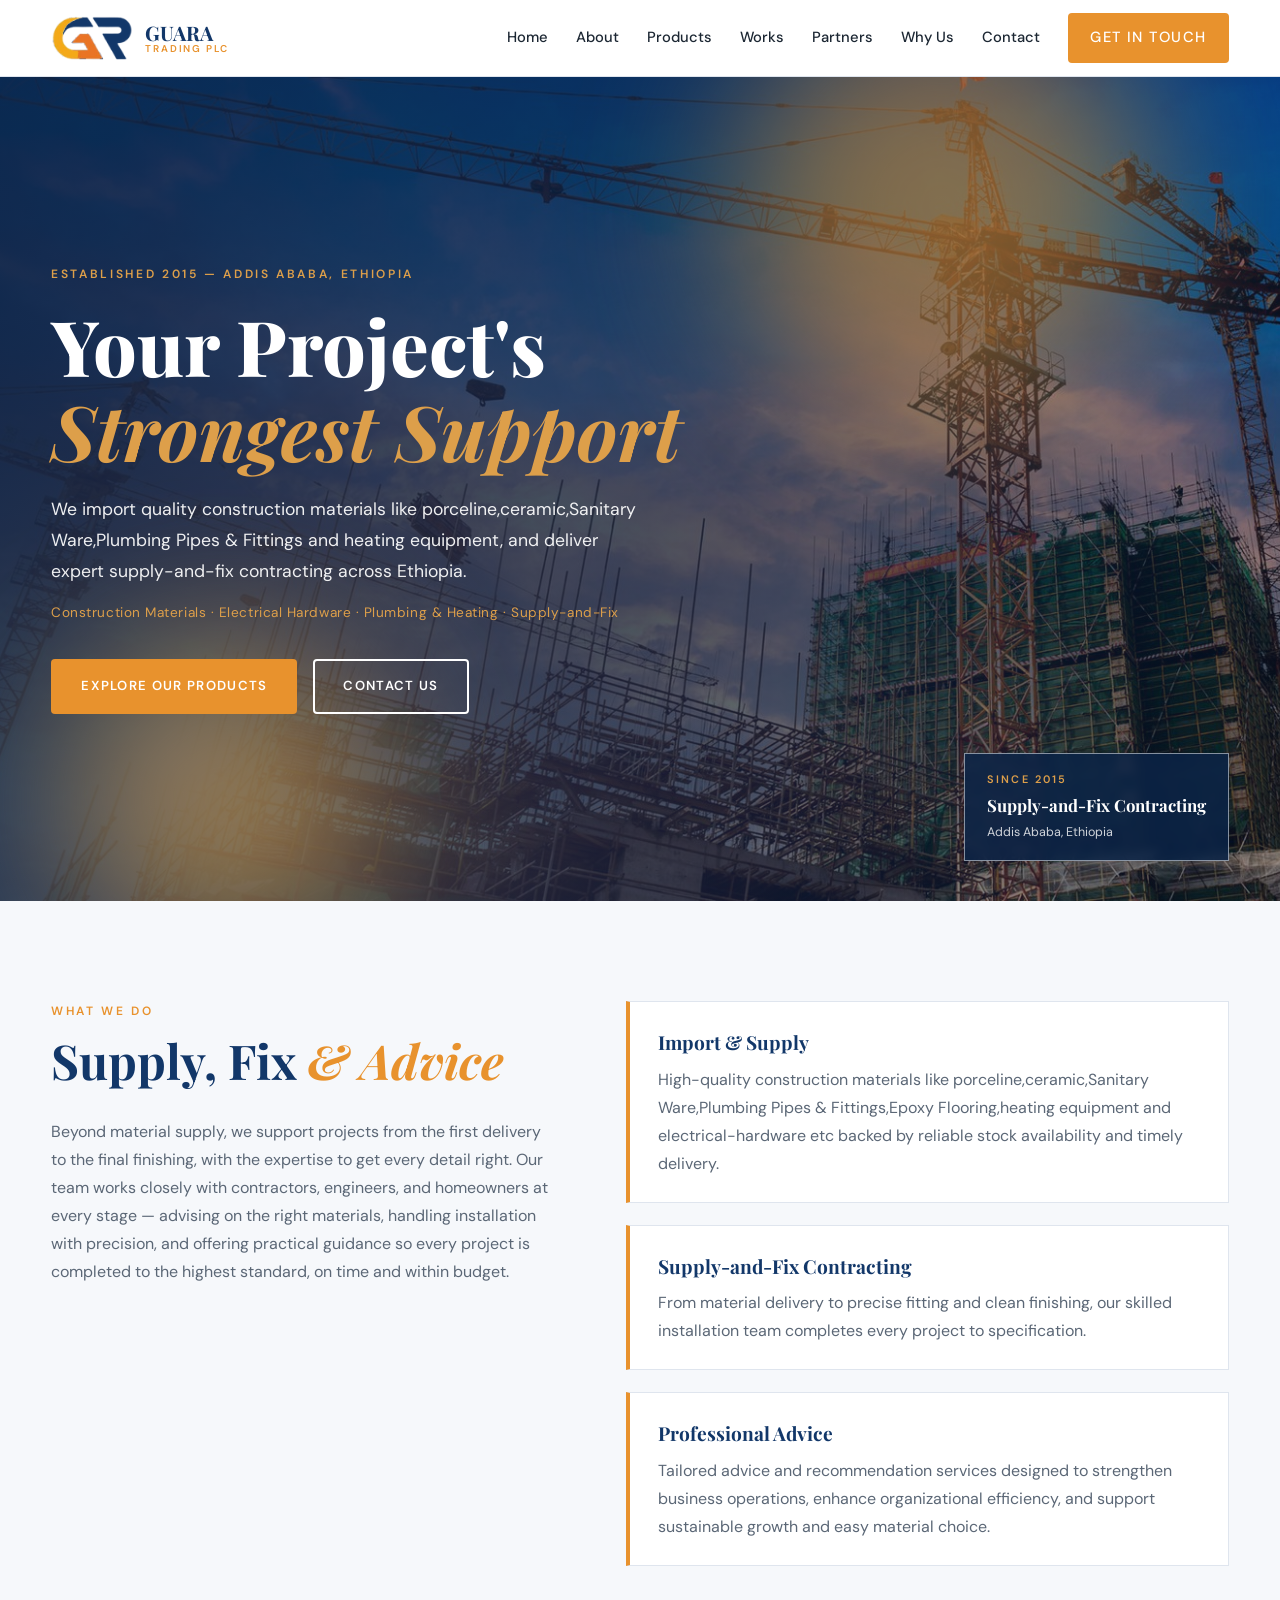
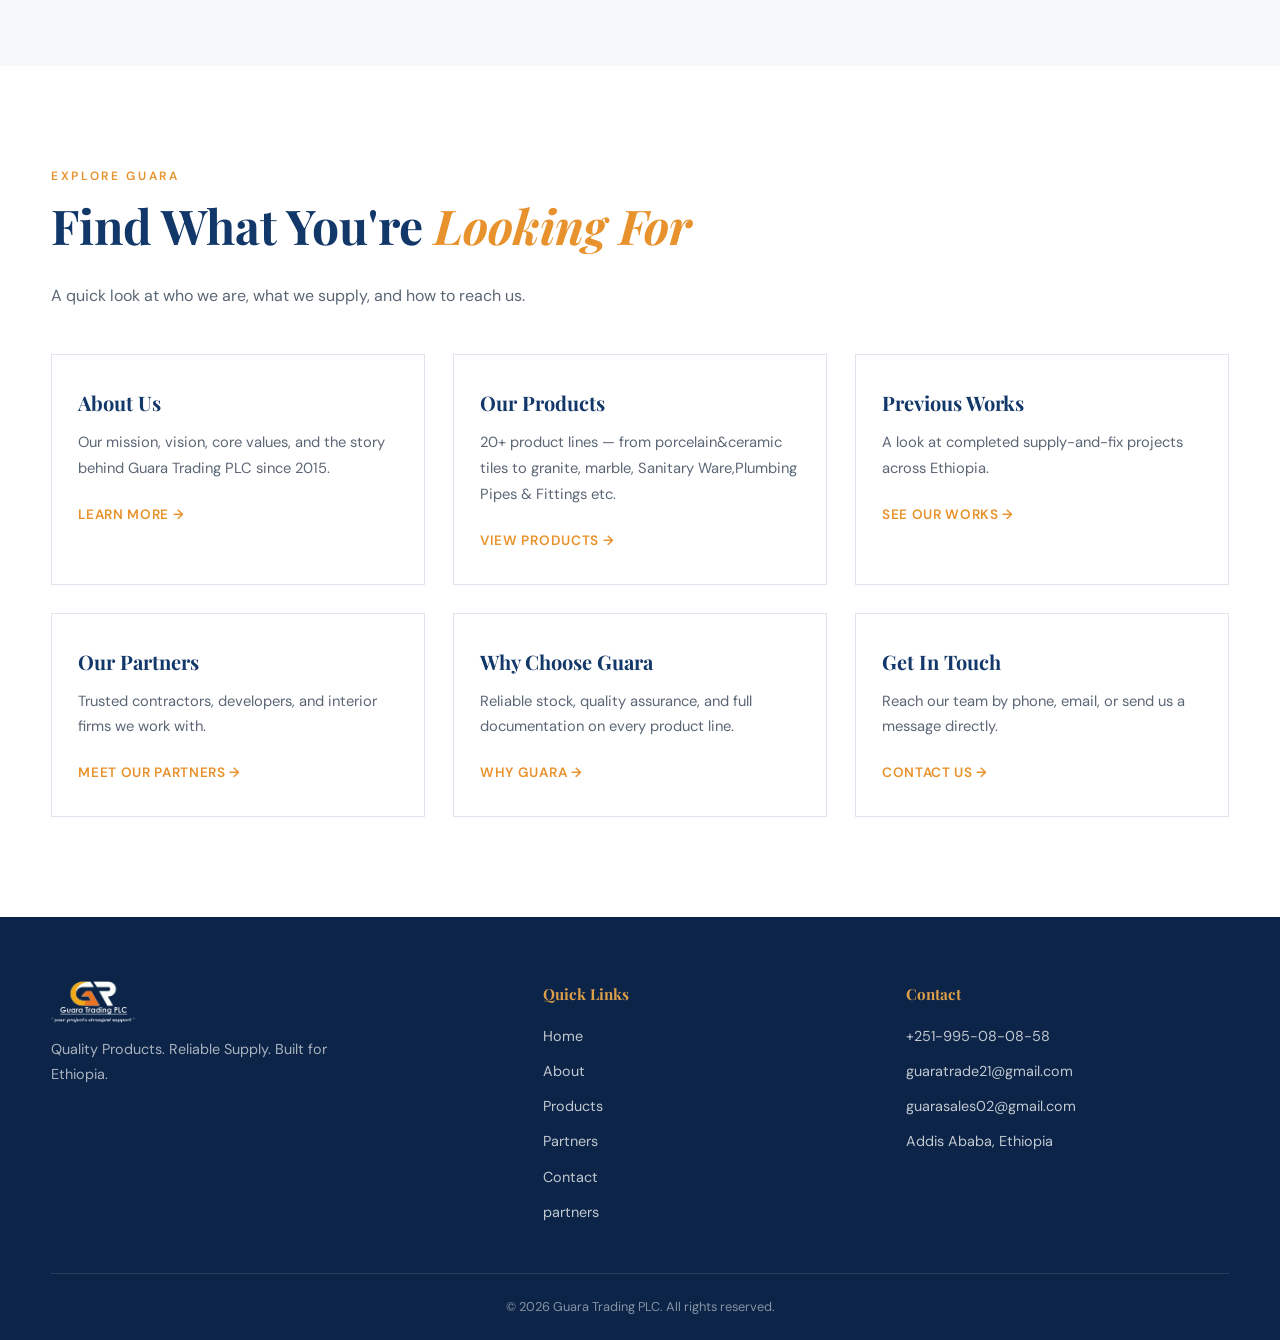
==== index.html @ 9be41e34 "Initial upload of website files" ====
<!doctype html>
<html lang="en">
  <head>
    <meta charset="UTF-8" />
    <meta name="viewport" content="width=device-width, initial-scale=1.0" />
    <meta name="color-scheme" content="light" />
    <title>Guara Trading PLC | Your Project's Strongest Support</title>
    <meta
      name="description"
      content="Guara Trading PLC - importer of construction materials, plumbing, electrical hardware, and supply-and-fix contracting in Ethiopia."
    />
    <script>
      document.documentElement.classList.add("js");
    </script>
    <link rel="preconnect" href="https://fonts.googleapis.com" />
    <link rel="preconnect" href="https://fonts.gstatic.com" crossorigin />
    <link
      href="https://fonts.googleapis.com/css2?family=DM+Sans:wght@400;500;600;700&family=Playfair+Display:ital,wght@0,600;0,700;0,800;1,600;1,700&display=swap"
      rel="stylesheet"
    />
    <link rel="stylesheet" href="CSS/style.css" />
  </head>
  <body>
    <!-- ==================== NAVBAR ==================== -->
    <header class="navbar" id="navbar">
      <div class="container navbar__inner">
        <a href="index.html" class="brand">
          <img src="image/logo.png" alt="Guara Trading PLC logo" />
          <span>GUARA <small>TRADING PLC</small></span>
        </a>
        <nav class="menu" id="menu">
          <a href="index.html">Home</a>
          <a href="about.html">About</a>
          <a href="products.html">Products</a>
          <a href="works.html">Works</a>
          <a href="partners.html">Partners</a>
          <a href="why-us.html">Why Us</a>
          <a href="contact.html">Contact</a>
          <a href="contact.html" class="btn btn--primary btn--small"
            >Get in Touch</a
          >
        </nav>
        <button class="menu-toggle" id="menuToggle" aria-label="Open menu">
          &#9776;
        </button>
      </div>
    </header>

    <!-- ==================== HERO ==================== -->
    <section class="hero" id="home">
      <div class="hero__glow hero__glow--1"></div>
      <div class="hero__glow hero__glow--2"></div>
      <div class="container">
        <div class="hero__content">
          <p class="eyebrow eyebrow--light">
            Established 2015 &mdash; Addis Ababa, Ethiopia
          </p>
          <h1>Your Project's <em>Strongest Support</em></h1>
          <p class="hero__text">
            We import quality construction materials like
            porceline,ceramic,Sanitary Ware,Plumbing Pipes & Fittings and
            heating equipment, and deliver expert supply-and-fix contracting
            across Ethiopia.
          </p>
          <p class="hero__tags">
            Construction Materials &middot; Electrical Hardware &middot;
            Plumbing &amp; Heating &middot; Supply-and-Fix
          </p>
          <div class="hero__buttons">
            <a href="products.html" class="btn btn--primary"
              >Explore Our Products</a
            >
            <a href="contact.html" class="btn btn--outline-light">Contact Us</a>
          </div>
        </div>
      </div>
      <div class="hero__badge">
        <span>Since 2015</span>
        <strong>Supply-and-Fix Contracting</strong>
        <small>Addis Ababa, Ethiopia</small>
      </div>
    </section>

    <!-- ==================== WHAT WE DO ==================== -->
    <section class="section section--soft" id="services">
      <div class="container what">
        <div class="reveal">
          <p class="eyebrow">What We Do</p>
          <h2 class="section-title">Supply, Fix <em>&amp; Advice</em></h2>
          <p class="lead">
            Beyond material supply, we support projects from the first delivery
            to the final finishing, with the expertise to get every detail
            right. Our team works closely with contractors, engineers, and
            homeowners at every stage — advising on the right materials,
            handling installation with precision, and offering practical
            guidance so every project is completed to the highest standard, on
            time and within budget.
          </p>
        </div>

        <div class="features reveal">
          <article class="feature">
            <h3>Import &amp; Supply</h3>
            <p>
              High-quality construction materials like
              porceline,ceramic,Sanitary Ware,Plumbing Pipes & Fittings,Epoxy
              Flooring,heating equipment and electrical-hardware etc backed by
              reliable stock availability and timely delivery.
            </p>
          </article>
          <article class="feature">
            <h3>Supply-and-Fix Contracting</h3>
            <p>
              From material delivery to precise fitting and clean finishing, our
              skilled installation team completes every project to
              specification.
            </p>
          </article>
          <article class="feature">
            <h3>Professional Advice</h3>
            <p>
              Tailored advice and recommendation services designed to strengthen
              business operations, enhance organizational efficiency, and
              support sustainable growth and easy material choice.
            </p>
          </article>
        </div>
      </div>
    </section>

    <!-- ==================== EXPLORE SECTIONS (TEASERS) ==================== -->
    <section class="section" id="explore">
      <div class="container">
        <div class="reveal">
          <p class="eyebrow">Explore Guara</p>
          <h2 class="section-title">Find What You're <em>Looking For</em></h2>
          <p class="lead">
            A quick look at who we are, what we supply, and how to reach us.
          </p>
        </div>

        <div class="teaser-grid reveal">
          <article class="teaser-card">
            <h3>About Us</h3>
            <p>
              Our mission, vision, core values, and the story behind Guara
              Trading PLC since 2015.
            </p>
            <a href="about.html">Learn More &rarr;</a>
          </article>

          <article class="teaser-card">
            <h3>Our Products</h3>
            <p>
              20+ product lines — from porcelain&ceramic tiles to granite,
              marble, Sanitary Ware,Plumbing Pipes & Fittings etc.
            </p>
            <a href="products.html">View Products &rarr;</a>
          </article>

          <article class="teaser-card">
            <h3>Previous Works</h3>
            <p>A look at completed supply-and-fix projects across Ethiopia.</p>
            <a href="works.html">See Our Works &rarr;</a>
          </article>

          <article class="teaser-card">
            <h3>Our Partners</h3>
            <p>
              Trusted contractors, developers, and interior firms we work with.
            </p>
            <a href="partners.html">Meet Our Partners &rarr;</a>
          </article>

          <article class="teaser-card">
            <h3>Why Choose Guara</h3>
            <p>
              Reliable stock, quality assurance, and full documentation on every
              product line.
            </p>
            <a href="why-us.html">Why Guara &rarr;</a>
          </article>

          <article class="teaser-card">
            <h3>Get In Touch</h3>
            <p>
              Reach our team by phone, email, or send us a message directly.
            </p>
            <a href="contact.html">Contact Us &rarr;</a>
          </article>
        </div>
      </div>
    </section>

    <!-- ==================== FOOTER ==================== -->
    <footer class="footer">
      <div class="container footer__inner">
        <div class="footer__brand">
          <img src="image/logo-white.png" alt="Guara Trading PLC" />
          <p>Quality Products. Reliable Supply. Built for Ethiopia.</p>
        </div>
        <div class="footer__col">
          <h4>Quick Links</h4>
          <a href="index.html">Home</a>
          <a href="about.html">About</a>
          <a href="products.html">Products</a>
          <a href="partners.html">Partners</a>
          <a href="contact.html">Contact</a>
          <a href="partners.html">partners</a>
        </div>
        <div class="footer__col">
          <h4>Contact</h4>
          <a href="tel:+251995080858">+251-995-08-08-58</a>
          <a href="mailto:guaratrade21@gmail.com">guaratrade21@gmail.com</a>
          <a href="mailto:guarasales02@gmail.com">guarasales02@gmail.com</a>
          <span>Addis Ababa, Ethiopia</span>
        </div>
      </div>
      <div class="footer__bottom">
        <span>&copy; 2026 Guara Trading PLC. All rights reserved.</span>
      </div>
    </footer>

    <script src="JS/main.js"></script>
  </body>
</html>
---- CSS/style.css ----
/* ==================== VARIABLES ==================== */
:root {
  --navy: #123769;
  --navy-dark: #0b2447;
  --orange: #e8922d;
  --gold: #dd9f4a;
  --bg: #ffffff;
  --bg-soft: #f6f8fb;
  --text: #1c2733;
  --muted: #5b6776;
  --border: #dfe5ee;
  --font-head: "Playfair Display", Georgia, serif;
  --font-body: "DM Sans", Arial, sans-serif;
}

/* ==================== BASE ==================== */
* {
  box-sizing: border-box;
  margin: 0;
  padding: 0;
}

html {
  scroll-behavior: smooth;
  scroll-padding-top: 80px;
}

body {
  font-family: var(--font-body);
  color: var(--text);
  background: var(--bg);
  line-height: 1.75;
}

img {
  max-width: 100%;
  display: block;
}
a {
  text-decoration: none;
  color: inherit;
}
ul {
  list-style: none;
}

.container {
  width: min(1180px, 92%);
  margin-inline: auto;
}

.section {
  padding: 100px 0;
  overflow-x: clip;
}
.section--soft {
  background: var(--bg-soft);
}

.section-title {
  font-family: var(--font-head);
  font-weight: 700;
  font-size: clamp(2rem, 4vw, 3rem);
  color: var(--navy);
  line-height: 1.2;
  margin: 10px 0 28px;
}
.section-title em {
  color: var(--orange);
}

.eyebrow {
  font-size: 0.75rem;
  letter-spacing: 0.22em;
  text-transform: uppercase;
  font-weight: 600;
  color: var(--orange);
}
.eyebrow--light {
  color: var(--gold);
}

.lead {
  color: var(--muted);
  max-width: 520px;
}

/* ==================== SCROLL ANIMATION ==================== */
.js .reveal {
  opacity: 0;
  transform: translateY(28px);
  transition:
    opacity 0.8s ease,
    transform 0.8s ease;
}
.js .reveal.visible {
  opacity: 1;
  transform: none;
}

@media (prefers-reduced-motion: reduce) {
  .js .reveal {
    opacity: 1;
    transform: none;
    transition: none;
  }
}

/* ==================== BUTTONS ==================== */
.btn {
  display: inline-block;
  padding: 14px 28px;
  font-size: 0.82rem;
  font-weight: 600;
  letter-spacing: 0.1em;
  text-transform: uppercase;
  border-radius: 4px;
  border: 2px solid transparent;
  transition: 0.25s;
  cursor: pointer;
}
.btn--primary {
  background: var(--orange);
  color: #fff;
}
.btn--primary:hover {
  background: #cf7f1c;
}
.btn--outline-light {
  border-color: #fff;
  color: #fff;
}
.btn--outline-light:hover {
  background: #fff;
  color: var(--navy);
}
.btn--small {
  padding: 10px 20px;
  font-size: 0.75rem;
}

/* ==================== NAVBAR ==================== */
.navbar {
  position: sticky;
  top: 0;
  z-index: 100;
  background: rgba(255, 255, 255, 0.96);
  backdrop-filter: blur(8px);
  border-bottom: 1px solid var(--border);
  transition: box-shadow 0.3s;
}
.navbar.scrolled {
  box-shadow: 0 4px 20px rgba(11, 36, 71, 0.08);
}

.navbar__inner {
  display: flex;
  align-items: center;
  justify-content: space-between;
  height: 76px;
}

.brand {
  display: flex;
  align-items: center;
  gap: 12px;
  font-family: var(--font-head);
  font-weight: 700;
  font-size: 1.25rem;
  color: var(--navy);
  line-height: 1.1;
}
.brand img {
  height: 44px;
  width: auto;
}
.brand small {
  display: block;
  font-family: var(--font-body);
  font-size: 0.62rem;
  letter-spacing: 0.18em;
  color: var(--orange);
  font-weight: 600;
}

.menu {
  display: flex;
  align-items: center;
  gap: 28px;
}
.menu a {
  font-size: 0.92rem;
  font-weight: 500;
  transition: color 0.2s;
}
.menu a:hover {
  color: var(--orange);
}
.menu .btn--primary,
.menu .btn--primary:hover {
  color: #fff;
}

.menu-toggle {
  display: none;
  background: none;
  border: 0;
  font-size: 1.8rem;
  color: var(--navy);
  cursor: pointer;
}

/* ==================== HERO ==================== */
.hero {
  position: relative;
  min-height: calc(100vh - 76px);
  display: flex;
  align-items: center;
  color: #fff;
  overflow: hidden;
  background-color: var(--navy-dark);
}

.hero::before {
  content: "";
  position: absolute;
  inset: 0;
  background:
    linear-gradient(
      105deg,
      rgba(11, 36, 71, 0.92) 0%,
      rgba(11, 36, 71, 0.75) 50%,
      rgba(11, 36, 71, 0.35) 100%
    ),
    url("../image/hero.jpg") center / cover no-repeat;
  animation: heroZoom 7s ease-in-out infinite alternate;
  z-index: 0;
}

@keyframes heroZoom {
  from {
    transform: scale(1);
  }
  to {
    transform: scale(1.15);
  }
}

.hero__glow {
  position: absolute;
  z-index: 1;
  pointer-events: none;
  border-radius: 50%;
  filter: blur(80px);
  opacity: 0.55;
}
.hero__glow--1 {
  width: 420px;
  height: 420px;
  top: -80px;
  right: 10%;
  background: var(--orange);
  animation: glowFloat1 6s ease-in-out infinite;
}
.hero__glow--2 {
  width: 320px;
  height: 320px;
  bottom: -60px;
  left: 5%;
  background: var(--gold);
  animation: glowFloat2 7s ease-in-out infinite;
}

@keyframes glowFloat1 {
  0%,
  100% {
    transform: translate(0, 0) scale(1);
  }
  50% {
    transform: translate(-40px, 30px) scale(1.15);
  }
}
@keyframes glowFloat2 {
  0%,
  100% {
    transform: translate(0, 0) scale(1);
  }
  50% {
    transform: translate(30px, -25px) scale(1.1);
  }
}

.hero .container,
.hero__badge {
  position: relative;
  z-index: 2;
}

@media (prefers-reduced-motion: reduce) {
  .hero::before {
    animation: none;
  }
  .hero__glow--1,
  .hero__glow--2 {
    animation: none;
  }
}

.hero__content {
  max-width: 760px;
  padding: 80px 0;
}

.hero h1 {
  font-family: var(--font-head);
  font-weight: 800;
  font-size: clamp(2.6rem, 6vw, 4.8rem);
  line-height: 1.1;
  margin: 18px 0 22px;
}
.hero h1 em {
  color: var(--gold);
  font-style: italic;
  font-weight: 700;
}

.hero__text {
  font-size: 1.1rem;
  max-width: 600px;
  opacity: 0.92;
  margin-bottom: 14px;
}
.hero__tags {
  font-size: 0.85rem;
  letter-spacing: 0.04em;
  color: var(--gold);
  margin-bottom: 34px;
}
.hero__buttons {
  display: flex;
  flex-wrap: wrap;
  gap: 16px;
}

.hero__badge {
  position: absolute;
  right: 4%;
  bottom: 40px;
  display: flex;
  flex-direction: column;
  gap: 2px;
  padding: 16px 22px;
  background: rgba(11, 36, 71, 0.85);
  border: 1px solid rgba(255, 255, 255, 0.5);
  backdrop-filter: blur(4px);
}
.hero__badge span {
  font-size: 0.68rem;
  letter-spacing: 0.2em;
  text-transform: uppercase;
  color: var(--gold);
  font-weight: 600;
}
.hero__badge strong {
  font-family: var(--font-head);
  font-size: 1.05rem;
}
.hero__badge small {
  font-size: 0.78rem;
  opacity: 0.8;
}

/* ==================== ABOUT ==================== */
.about {
  display: grid;
  grid-template-columns: 1.1fr 1fr;
  gap: 72px;
  align-items: start;
  margin-top: 20px;
}

.about__text h3 {
  font-family: var(--font-head);
  color: var(--navy);
  font-size: 1.35rem;
  margin: 0 0 10px;
}
.about__text p {
  color: var(--muted);
  margin-bottom: 34px;
}

.values {
  display: grid;
  grid-template-columns: 1fr 1fr;
  gap: 14px 30px;
}
.values li {
  position: relative;
  padding-left: 22px;
  font-weight: 500;
}
.values li::before {
  content: "";
  position: absolute;
  left: 0;
  top: 0.65em;
  width: 8px;
  height: 8px;
  background: var(--orange);
}

.about__image {
  position: relative;
  margin: 0;
}
.about__image::before {
  content: "";
  position: absolute;
  top: 18px;
  left: 18px;
  right: -18px;
  bottom: -18px;
  border: 2px solid var(--orange);
}
.about__image img {
  position: relative;
  width: 100%;
  height: 520px;
  object-fit: cover;
  background: var(--bg-soft);
}
.about__image figcaption {
  position: absolute;
  left: 0;
  right: 0;
  bottom: 0;
  display: flex;
  flex-direction: column;
  padding: 70px 24px 20px;
  color: #fff;
  background: linear-gradient(transparent, rgba(11, 36, 71, 0.88));
}
.about__image figcaption strong {
  font-family: var(--font-head);
  font-size: 1.25rem;
}
.about__image figcaption span {
  font-size: 0.85rem;
  opacity: 0.85;
}

.history {
  max-width: 720px;
  margin-top: 70px;
  padding-left: 26px;
  border-left: 4px solid var(--orange);
}
.history h3 {
  font-family: var(--font-head);
  color: var(--navy);
  font-size: 1.4rem;
  margin-bottom: 10px;
}
.history p {
  color: var(--muted);
}
.history b {
  color: var(--text);
}

.stats {
  display: grid;
  grid-template-columns: repeat(3, 1fr);
  gap: 16px;
  max-width: 720px;
  margin-top: 40px;
}
.stat {
  border: 1px solid var(--border);
  background: var(--bg-soft);
  padding: 22px 10px;
  text-align: center;
}
.stat strong {
  display: block;
  font-family: var(--font-head);
  font-size: 2rem;
  color: var(--navy);
  line-height: 1.2;
}
.stat span {
  font-size: 0.7rem;
  letter-spacing: 0.12em;
  text-transform: uppercase;
  color: var(--muted);
}

/* ==================== WHAT WE DO ==================== */
.what {
  display: grid;
  grid-template-columns: 1fr 1.2fr;
  gap: 72px;
  align-items: start;
}

.features {
  display: flex;
  flex-direction: column;
  gap: 22px;
}
.feature {
  background: #fff;
  border: 1px solid var(--border);
  border-left: 4px solid var(--orange);
  padding: 24px 28px;
}
.feature h3 {
  font-family: var(--font-head);
  color: var(--navy);
  font-size: 1.2rem;
  margin-bottom: 6px;
}
.feature p {
  color: var(--muted);
}
/* ==================== PRODUCTS ==================== */
.products-banner {
  position: relative;
  margin-top: 28px;
  border-radius: 14px;
  overflow: hidden;
  border: 1px solid var(--border);
}
.products-banner__img {
  width: 100%;
  height: 420px;
  object-fit: cover;
  display: block;
  transition: transform 0.5s ease;
}
.products-banner:hover .products-banner__img {
  transform: scale(1.04);
}
.products-banner::before {
  content: "";
  position: absolute;
  inset: 0;
  z-index: 1;
  background: linear-gradient(
    105deg,
    rgba(11, 36, 71, 0.88) 0%,
    rgba(11, 36, 71, 0.55) 45%,
    rgba(11, 36, 71, 0.15) 100%
  );
}
.products-banner__shine {
  position: absolute;
  inset: 0;
  z-index: 2;
  pointer-events: none;
  mix-blend-mode: overlay;
  background: linear-gradient(
    115deg,
    transparent 20%,
    rgba(255, 255, 255, 0.4) 35%,
    rgba(255, 255, 255, 0.05) 50%,
    transparent 65%
  );
  background-size: 250% 250%;
  animation: bannerShine 5s ease-in-out infinite;
}
@keyframes bannerShine {
  0% {
    background-position: 200% 0%;
  }
  50% {
    background-position: 0% 100%;
  }
  100% {
    background-position: 200% 0%;
  }
}
.products-banner__overlay {
  position: absolute;
  inset: 0;
  z-index: 3;
  display: flex;
  flex-direction: column;
  justify-content: center;
  padding: 0 48px;
  color: #fff;
}
.products-banner__title {
  font-family: var(--font-head);
  font-weight: 800;
  font-size: clamp(2rem, 4.5vw, 3.2rem);
  line-height: 1.15;
  margin-top: 10px;
}
.products-banner__title em {
  color: var(--gold);
  font-style: italic;
}
.products-lead {
  max-width: 820px;
  margin: 28px auto 0;
  text-align: center;
  font-size: 1.05rem;
}
@media (prefers-reduced-motion: reduce) {
  .products-banner__shine {
    animation: none;
  }
}
@media (max-width: 900px) {
  .products-banner__img {
    height: 300px;
  }
  .products-banner__overlay {
    padding: 0 24px;
  }
}
.products-grid {
  margin-top: 44px;
  display: grid;
  grid-template-columns: repeat(3, 1fr);
  gap: 28px;
}
@media (min-width: 901px) {
  .product-card--standalone {
    grid-column: 1 / -1;
  }
  .product-card--standalone .product-card__img {
    height: 420px;
  }
}

.product-card {
  background: #fff;
  border: 1px solid var(--border);
  border-radius: 10px;
  overflow: hidden;
  cursor: pointer;
  transition:
    transform 0.3s,
    box-shadow 0.3s,
    border-color 0.3s;
}
.product-card:hover {
  transform: translateY(-8px);
  box-shadow: 0 24px 46px rgba(11, 36, 71, 0.18);
  border-color: var(--orange);
}

.product-card__img {
  position: relative;
  height: 210px;
  overflow: hidden;
  background: linear-gradient(135deg, #eef2f8, #dde6f0);
}
.product-card__img img {
  width: 100%;
  height: 100%;
  object-fit: cover;
  transition: transform 0.5s ease;
}
.product-card:hover .product-card__img img {
  transform: scale(1.1);
}

.product-card__img::after {
  content: "";
  position: absolute;
  inset: 0;
  background: linear-gradient(to top, rgba(11, 36, 71, 0.35), transparent 55%);
  opacity: 0;
  transition: opacity 0.3s;
}
.product-card:hover .product-card__img::after {
  opacity: 1;
}

.product-card__body {
  padding: 22px 24px 26px;
}
.product-card__body h3 {
  font-family: var(--font-head);
  color: var(--navy);
  font-size: 1.15rem;
  margin-bottom: 8px;
}
.product-card__body p {
  color: var(--muted);
  font-size: 0.92rem;
  margin-bottom: 16px;
}

.tags {
  display: flex;
  flex-wrap: wrap;
  gap: 8px;
}
.tags span {
  font-size: 0.7rem;
  font-weight: 600;
  letter-spacing: 0.04em;
  padding: 5px 10px;
  border: 1px solid var(--border);
  color: var(--navy);
  background: var(--bg-soft);
}

/* ==================== PARTNERS ==================== */
.partners-banner h2 {
  font-family: "Times New Roman", Times, serif;
  font-size: 32px;
  font-weight: bold;
  text-align: center;
}
.partners__head {
  text-align: center;
}
.partners__head .lead {
  margin-inline: auto;
}
.partners__head .eyebrow {
  display: block;
}

.partners-grid {
  margin-top: 48px;
  display: grid;
  grid-template-columns: repeat(4, 1fr);
  gap: 20px;
}

.partner-logo {
  height: 170px;
  display: flex;
  flex-direction: column;
  align-items: center;
  justify-content: center;
  gap: 12px;
  background: #fff;
  border: 1px solid var(--border);
  padding: 20px;
  text-align: center;
  transition: 0.25s;
}
.partner-logo img {
  max-height: 85px;
  max-width: 100%;
  object-fit: contain;
  filter: grayscale(100%);
  opacity: 0.8;
  transition: 0.25s;
}
.partner-logo:hover { border-color: var(--orange); box-shadow: 0 14px 28px rgba(11,36,71,0.1); }
.partner-logo:hover img { filter: none; opacity: 1; }

.partner-logo--text-only { gap: 8px; }
.partner-logo__text-mark {
  font-family: var(--font-head);
  font-weight: 800;
  font-style: italic;
  font-size: 1.3rem;
  color: var(--navy);
  filter: grayscale(100%);
  opacity: 0.8;
  transition: 0.25s;
}
.partner-logo--text-only:hover .partner-logo__text-mark { filter: none; opacity: 1; color: var(--orange); }
.partner-logo--text-only .partner-logo__name { display: none; }
}.partners-intro {
  max-width: 760px;
  margin: 0 auto 50px;
  padding: 30px 34px;
  background: #fff;
  border: 1px solid var(--border);
  border-left: 4px solid var(--orange);
  text-align: center;
}
.partners-intro p {
  color: var(--muted);
  font-size: 1.02rem;
  line-height: 1.85;
}
/* ==================== PREVIOUS WORKS ==================== */
.works-grid {
  margin-top: 44px;
  display: grid;
 grid-template-columns: repeat(2, 1fr);
  gap: 28px;
}

.work-card {
  background: #fff;
  border: 1px solid var(--border);
  overflow: hidden;
  transition:
    transform 0.25s,
    box-shadow 0.25s;
}
.work-card:hover {
  transform: translateY(-6px);
  box-shadow: 0 18px 34px rgba(11, 36, 71, 0.12);
}

.work-card__img { height: 320px; overflow: hidden; background: var(--bg-soft); position: relative; }
.work-card__img img {
  width: 112%;
  height: 100%;
  object-fit: cover;
  margin-left: -6%;
  animation: imageSway 7s ease-in-out infinite;
}
.work-card:hover .work-card__img img { animation-play-state: paused; transform: scale(1.08); transition: transform 0.4s; }

.work-card__img video {
  width: 100%;
  height: 100%;
  object-fit: cover;
  display: block;
  transition: transform 0.5s ease;
}
.work-card--video:hover .work-card__img video { transform: scale(1.1); }

.work-card--video .work-card__img::after {
  content: "";
  position: absolute;
  top: 14px;
  right: 14px;
  width: 10px;
  height: 10px;
  border-radius: 50%;
  background: var(--orange);
  box-shadow: 0 0 0 4px rgba(232,146,45,0.3);
  animation: liveDot 1.6s ease-in-out infinite;
}
@keyframes liveDot {
  0%, 100% { opacity: 1; }
  50% { opacity: 0.4; }
} 

@keyframes imageSway {
  0%, 100% { transform: translateX(0); }
  50% { transform: translateX(-5%); }
}

@media (prefers-reduced-motion: reduce) {
  .work-card__img img { animation: none; }
}

.work-card__body {
  padding: 22px 24px 26px;
}
.work-card__body h3 {
  font-family: var(--font-head);
  color: var(--navy);
  font-size: 1.1rem;
  margin-bottom: 8px;
}
.work-card__body p {
  color: var(--muted);
  font-size: 0.9rem;
}
/* ==================== CLICKABLE CARDS ==================== */
.work-card { cursor: pointer; }

/* ==================== CEILING SLIDER ==================== */
.slider .slide {
  position: absolute;
  inset: 0;
  width: 100%;
  height: 100%;
  margin: 0;
  object-fit: cover;
  opacity: 0;
  transform: scale(1);
  animation: none;
  transition: opacity 1s ease, transform 6s ease;
}
.slider .slide.is-active {
  opacity: 1;
  transform: scale(1.08);
}
.work-card:hover .slider .slide { transform: none; }
.work-card:hover .slider .slide.is-active { transform: scale(1.08); }

.slider__dots {
  position: absolute;
  bottom: 12px;
  left: 50%;
  transform: translateX(-50%);
  display: flex;
  gap: 8px;
  z-index: 2;
}
.slider__dots span {
  width: 9px;
  height: 9px;
  border-radius: 50%;
  background: rgba(255, 255, 255, 0.55);
  transition: all 0.3s;
}
.slider__dots span.is-active {
  background: var(--orange);
  width: 24px;
  border-radius: 6px;
}

.work-card--video .work-card__img::before {
  content: "\26F6";
  position: absolute;
  bottom: 12px;
  right: 14px;
  z-index: 2;
  color: #fff;
  font-size: 1.3rem;
  text-shadow: 0 2px 6px rgba(0,0,0,.6);
}


/* ==================== WHY US ==================== */
.why-grid {
  margin-top: 44px;
  display: grid;
  grid-template-columns: repeat(3, 1fr);
  gap: 28px;
}

.why-card {
  padding: 30px 26px;
  background: #fff;
  border: 1px solid var(--border);
  transition: 0.25s;
}
.why-card:hover {
  border-color: var(--orange);
  transform: translateY(-4px);
}

.why-card__num {
  display: block;
  font-family: var(--font-head);
  font-size: 1.6rem;
  color: var(--orange);
  margin-bottom: 12px;
}
.why-card h3 {
  font-family: var(--font-head);
  color: var(--navy);
  font-size: 1.15rem;
  margin-bottom: 8px;
}
.why-card p {
  color: var(--muted);
  font-size: 0.92rem;
}
/* ==================== DOCUMENTATION ==================== */
.docs__head {
  text-align: center;
}
.docs__head .lead {
  margin-inline: auto;
}
.docs__head .eyebrow {
  display: block;
}

.docs-grid {
  margin-top: 44px;
  display: grid;
  grid-template-columns: repeat(4, 1fr);
  gap: 24px;
}

.doc-card {
  background: #fff;
  border: 1px solid var(--border);
  border-top: 4px solid var(--navy);
  padding: 26px 22px;
  text-align: center;
  transition: 0.25s;
}
.doc-card:hover {
  border-top-color: var(--orange);
  transform: translateY(-4px);
}

.doc-card__badge {
  display: inline-block;
  font-size: 0.65rem;
  font-weight: 700;
  letter-spacing: 0.08em;
  text-transform: uppercase;
  color: #1c8a4c;
  background: #e7f6ec;
  padding: 4px 12px;
  border-radius: 20px;
  margin-bottom: 14px;
}
.doc-card__badge--request {
  color: var(--orange);
  background: #fdf1e2;
}

.doc-card h3 {
  font-family: var(--font-head);
  color: var(--navy);
  font-size: 1.05rem;
  margin-bottom: 8px;
}
.doc-card p {
  color: var(--muted);
  font-size: 0.86rem;
}

.docs-note {
  text-align: center;
  margin-top: 36px;
  color: var(--muted);
  font-size: 0.92rem;
}
.docs-note a {
  color: var(--orange);
  font-weight: 600;
}
.docs-note a:hover {
  text-decoration: underline;
}
/* ==================== CONTACT ==================== */
.contact__head {
  text-align: center;
}
.contact__head .lead {
  margin-inline: auto;
}

.contact {
  margin-top: 48px;
  display: grid;
  grid-template-columns: 1fr 1.4fr;
  gap: 50px;
}

.contact__info {
  display: flex;
  flex-direction: column;
  gap: 30px;
}
.info-item h4 {
  font-family: var(--font-head);
  color: var(--navy);
  font-size: 1rem;
  text-transform: uppercase;
  letter-spacing: 0.08em;
  margin-bottom: 10px;
}
.info-item p {
  margin-bottom: 4px;
}
.info-item a {
  color: var(--text);
  transition: color 0.2s;
}
.info-item a:hover {
  color: var(--orange);
}

.contact__form {
  background: #fff;
  border: 1px solid var(--border);
  padding: 36px;
  display: flex;
  flex-direction: column;
  gap: 18px;
}
.contact__form h3 {
  font-family: var(--font-head);
  color: var(--navy);
  font-size: 1.3rem;
  margin-bottom: 4px;
}

.contact__form label {
  display: flex;
  flex-direction: column;
  gap: 6px;
  font-size: 0.85rem;
  font-weight: 600;
  color: var(--navy);
}

.contact__form input,
.contact__form textarea {
  font-family: var(--font-body);
  font-size: 0.95rem;
  padding: 12px 14px;
  border: 1px solid var(--border);
  background: var(--bg-soft);
  color: var(--text);
  resize: vertical;
}
.contact__form input:focus,
.contact__form textarea:focus {
  outline: 2px solid var(--orange);
  outline-offset: 1px;
}

.form-row {
  display: grid;
  grid-template-columns: 1fr 1fr;
  gap: 18px;
}

.contact__form .btn {
  align-self: flex-start;
  border: none;
  cursor: pointer;
}

.form-note {
  font-size: 0.88rem;
  font-weight: 600;
  color: var(--orange);
  min-height: 1.2em;
}

/* ==================== FOOTER ==================== */
.footer {
  background: var(--navy-dark);
  color: #fff;
  padding-top: 64px;
}

.footer__inner {
  display: grid;
  grid-template-columns: 1.4fr 1fr 1fr;
  gap: 40px;
  padding-bottom: 48px;
  border-bottom: 1px solid rgba(255, 255, 255, 0.12);
}

.footer__brand img {
  height: 42px;
  margin-bottom: 14px;
}
.footer__brand p {
  color: rgba(255, 255, 255, 0.65);
  max-width: 280px;
  font-size: 0.9rem;
}

.footer__col {
  display: flex;
  flex-direction: column;
  gap: 10px;
}
.footer__col h4 {
  font-family: var(--font-head);
  font-size: 0.95rem;
  margin-bottom: 6px;
  color: var(--gold);
}
.footer__col a,
.footer__col span {
  color: rgba(255, 255, 255, 0.75);
  font-size: 0.9rem;
  transition: color 0.2s;
}
.footer__col a:hover {
  color: var(--gold);
}

.footer__bottom {
  padding: 22px 0;
  text-align: center;
  font-size: 0.8rem;
  color: rgba(255, 255, 255, 0.5);
}
/* ==================== PRODUCT MODAL (click to enlarge) ==================== */
.product-modal {
  position: fixed;
  inset: 0;
  z-index: 1000;
  display: none;
  align-items: center;
  justify-content: center;
  padding: 24px;
  background: rgba(11, 36, 71, 0.82);
  backdrop-filter: blur(4px);
}
.product-modal.open {
  display: flex;
}

.product-modal__box {
  background: #fff;
  max-width: 720px;
  width: 100%;
  max-height: 88vh;
  overflow-y: auto;
  border-radius: 12px;
  position: relative;
  animation: modalPop 0.3s ease;
}
@keyframes modalPop {
  from {
    transform: scale(0.92);
    opacity: 0;
  }
  to {
    transform: scale(1);
    opacity: 1;
  }
}

.product-modal__img {
  width: 100%;
  max-height: 480px;
  object-fit: contain;
  background: var(--bg-soft);
  display: block;
}
.product-modal__body {
  padding: 28px 30px 34px;
}
.product-modal__body h3 {
  font-family: var(--font-head);
  color: var(--navy);
  font-size: 1.6rem;
  margin-bottom: 12px;
}
.product-modal__body p {
  color: var(--muted);
  margin-bottom: 18px;
}

.product-modal__close {
  position: absolute;
  top: 14px;
  right: 14px;
  width: 38px;
  height: 38px;
  border-radius: 50%;
  border: none;
  background: rgba(11, 36, 71, 0.85);
  color: #fff;
  font-size: 1.3rem;
  line-height: 1;
  cursor: pointer;
  z-index: 2;
}
.product-modal__close:hover {
  background: var(--orange);
}
/* ==================== HOME TEASERS ==================== */
.teaser-grid {
  margin-top: 44px;
  display: grid;
  grid-template-columns: repeat(3, 1fr);
  gap: 28px;
}

.teaser-card {
  background: #fff;
  border: 1px solid var(--border);
  padding: 30px 26px;
  transition: 0.25s;
}
.teaser-card:hover {
  transform: translateY(-6px);
  box-shadow: 0 18px 34px rgba(11, 36, 71, 0.12);
  border-color: var(--orange);
}

.teaser-card h3 {
  font-family: var(--font-head);
  color: var(--navy);
  font-size: 1.25rem;
  margin-bottom: 10px;
}
.teaser-card p {
  color: var(--muted);
  font-size: 0.92rem;
  margin-bottom: 18px;
}
.teaser-card a {
  color: var(--orange);
  font-weight: 600;
  font-size: 0.85rem;
  text-transform: uppercase;
  letter-spacing: 0.05em;
}
.teaser-card a:hover {
  text-decoration: underline;
}
/* ==================== MOBILE ==================== */
@media (max-width: 900px) {
  .menu-toggle {
    display: block;
  }

  .menu {
    display: none;
    position: absolute;
    top: 76px;
    left: 0;
    right: 0;
    flex-direction: column;
    align-items: flex-start;
    gap: 0;
    background: #fff;
    padding: 10px 4% 24px;
    border-bottom: 1px solid var(--border);
  }
  .menu.open {
    display: flex;
  }
  .menu a {
    padding: 12px 0;
    width: 100%;
  }
  .menu .btn {
    padding: 12px 24px;
    width: auto;
    margin-top: 12px;
  }

  .section {
    padding: 70px 0;
  }

  .hero__badge {
    display: none;
  }

  .about,
  .what {
    grid-template-columns: 1fr;
    gap: 48px;
  }
  .about__image::before {
    right: -10px;
    bottom: -10px;
  }
  .about__image img {
    height: 340px;
  }
  .values {
    grid-template-columns: 1fr;
  }
    .products-grid {
    grid-template-columns: repeat(2, 1fr);
    gap: 18px;
  }
  .partners-grid {
    grid-template-columns: repeat(2, 1fr);
  }
  .works-grid {
    grid-template-columns: 1fr;
  }
  .docs-grid {
    grid-template-columns: 1fr 1fr;
    gap: 16px;
  }
  .why-grid {
    grid-template-columns: 1fr;
  }
  .contact {
    grid-template-columns: 1fr;
    gap: 40px;
  }
  .form-row {
    grid-template-columns: 1fr;
  }
  .footer__inner {
    grid-template-columns: 1fr;
    gap: 30px;
  }
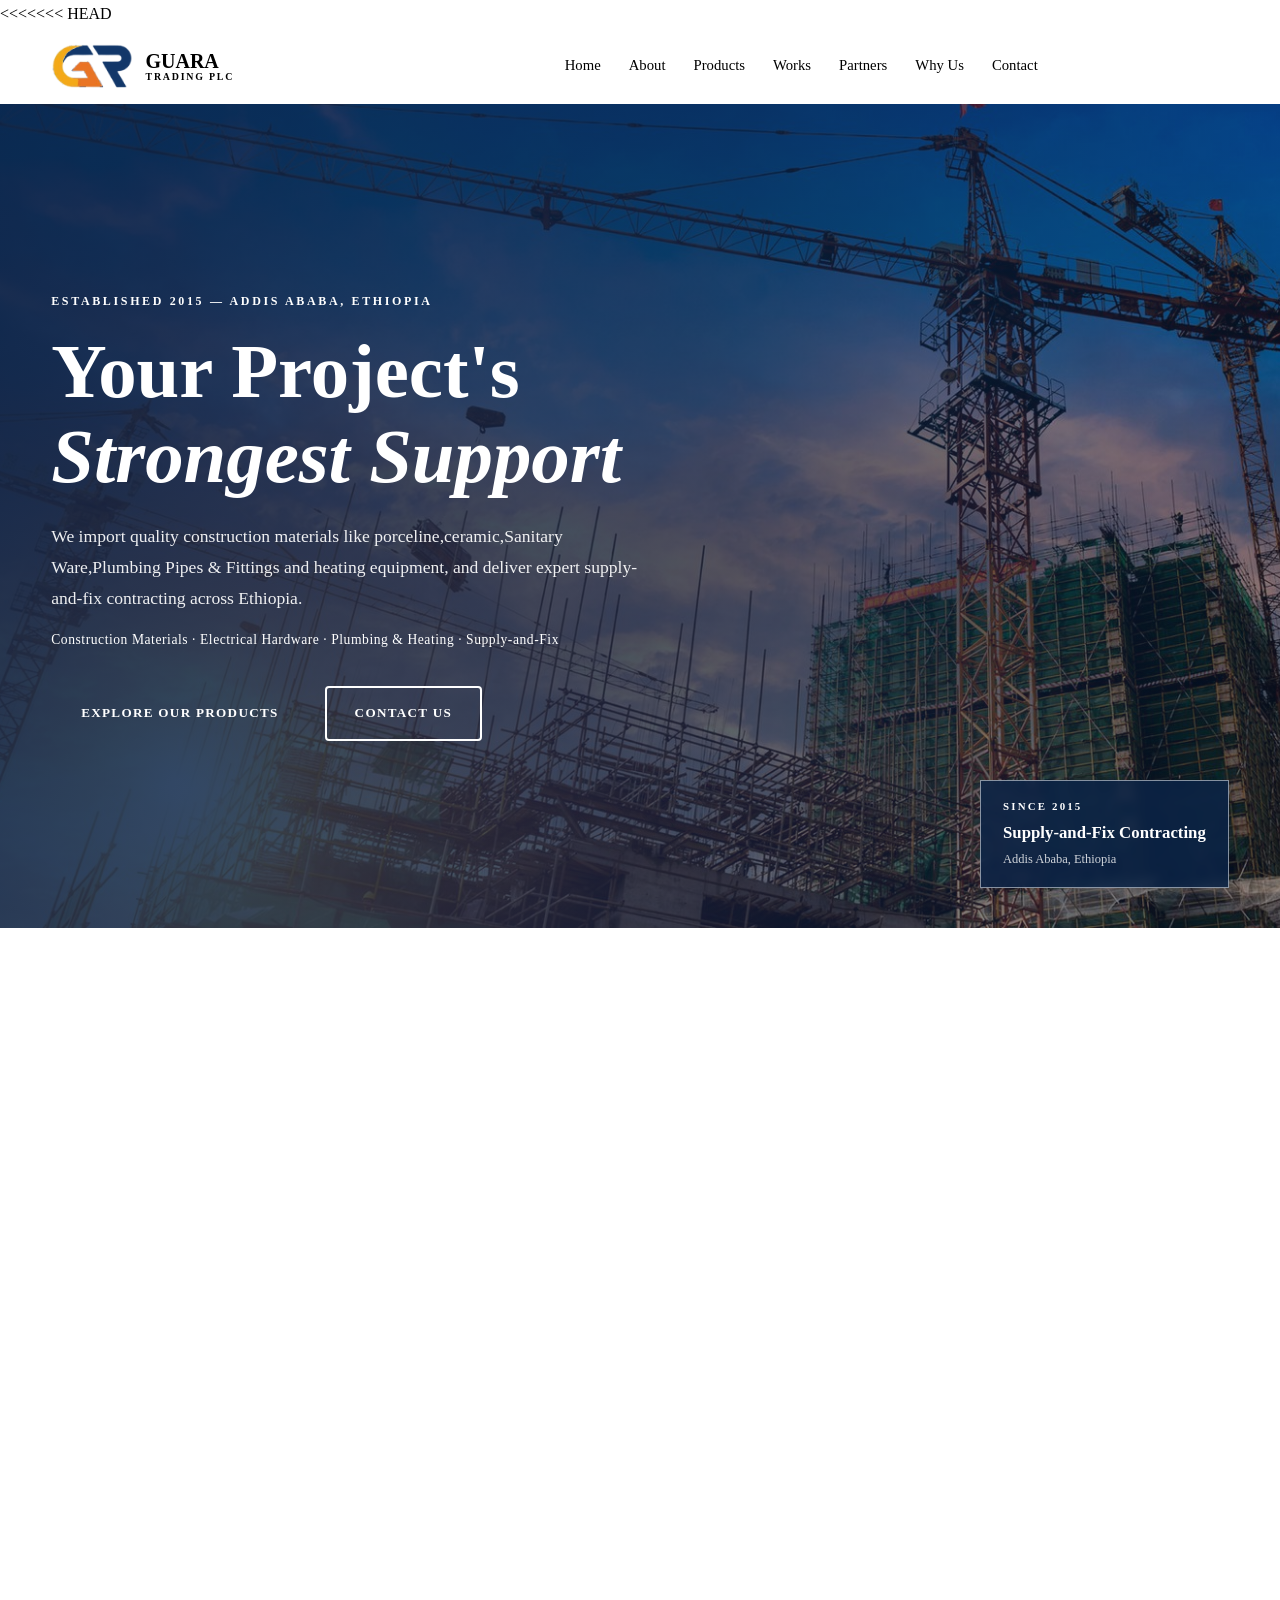
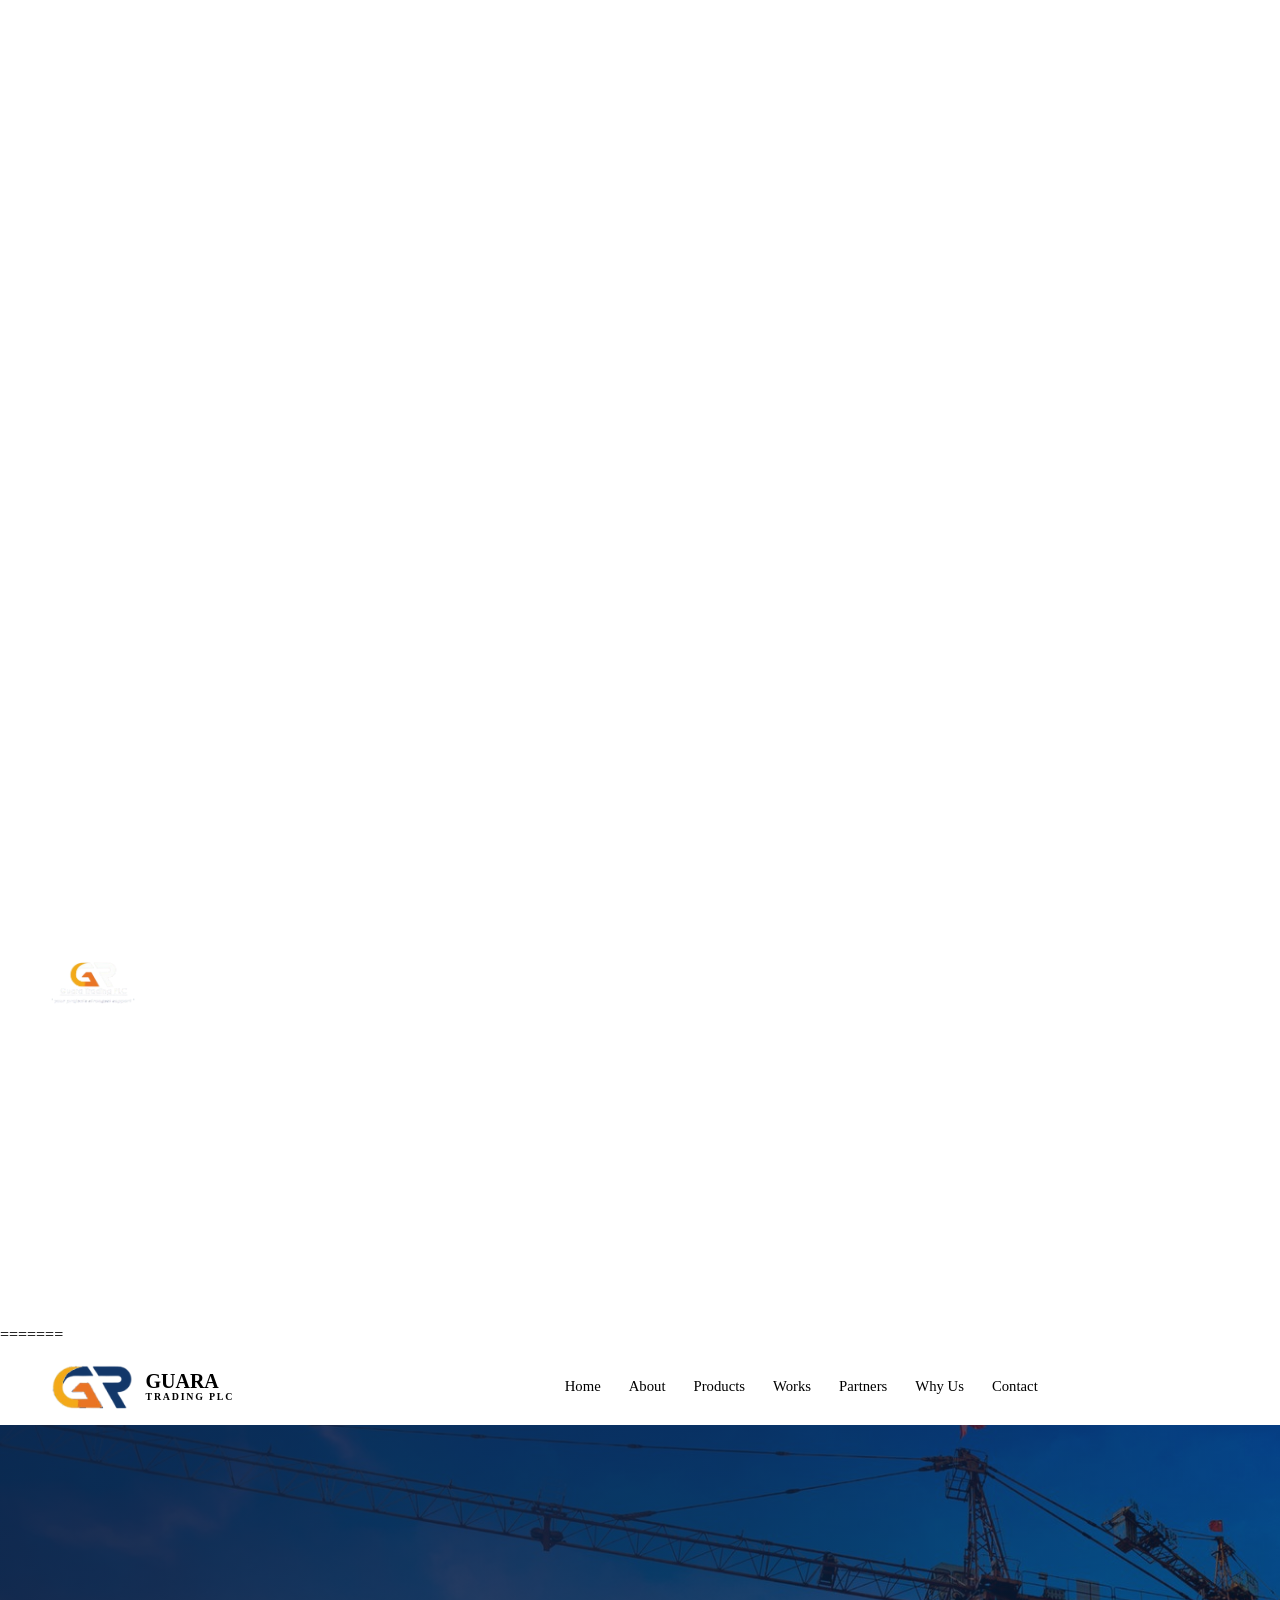
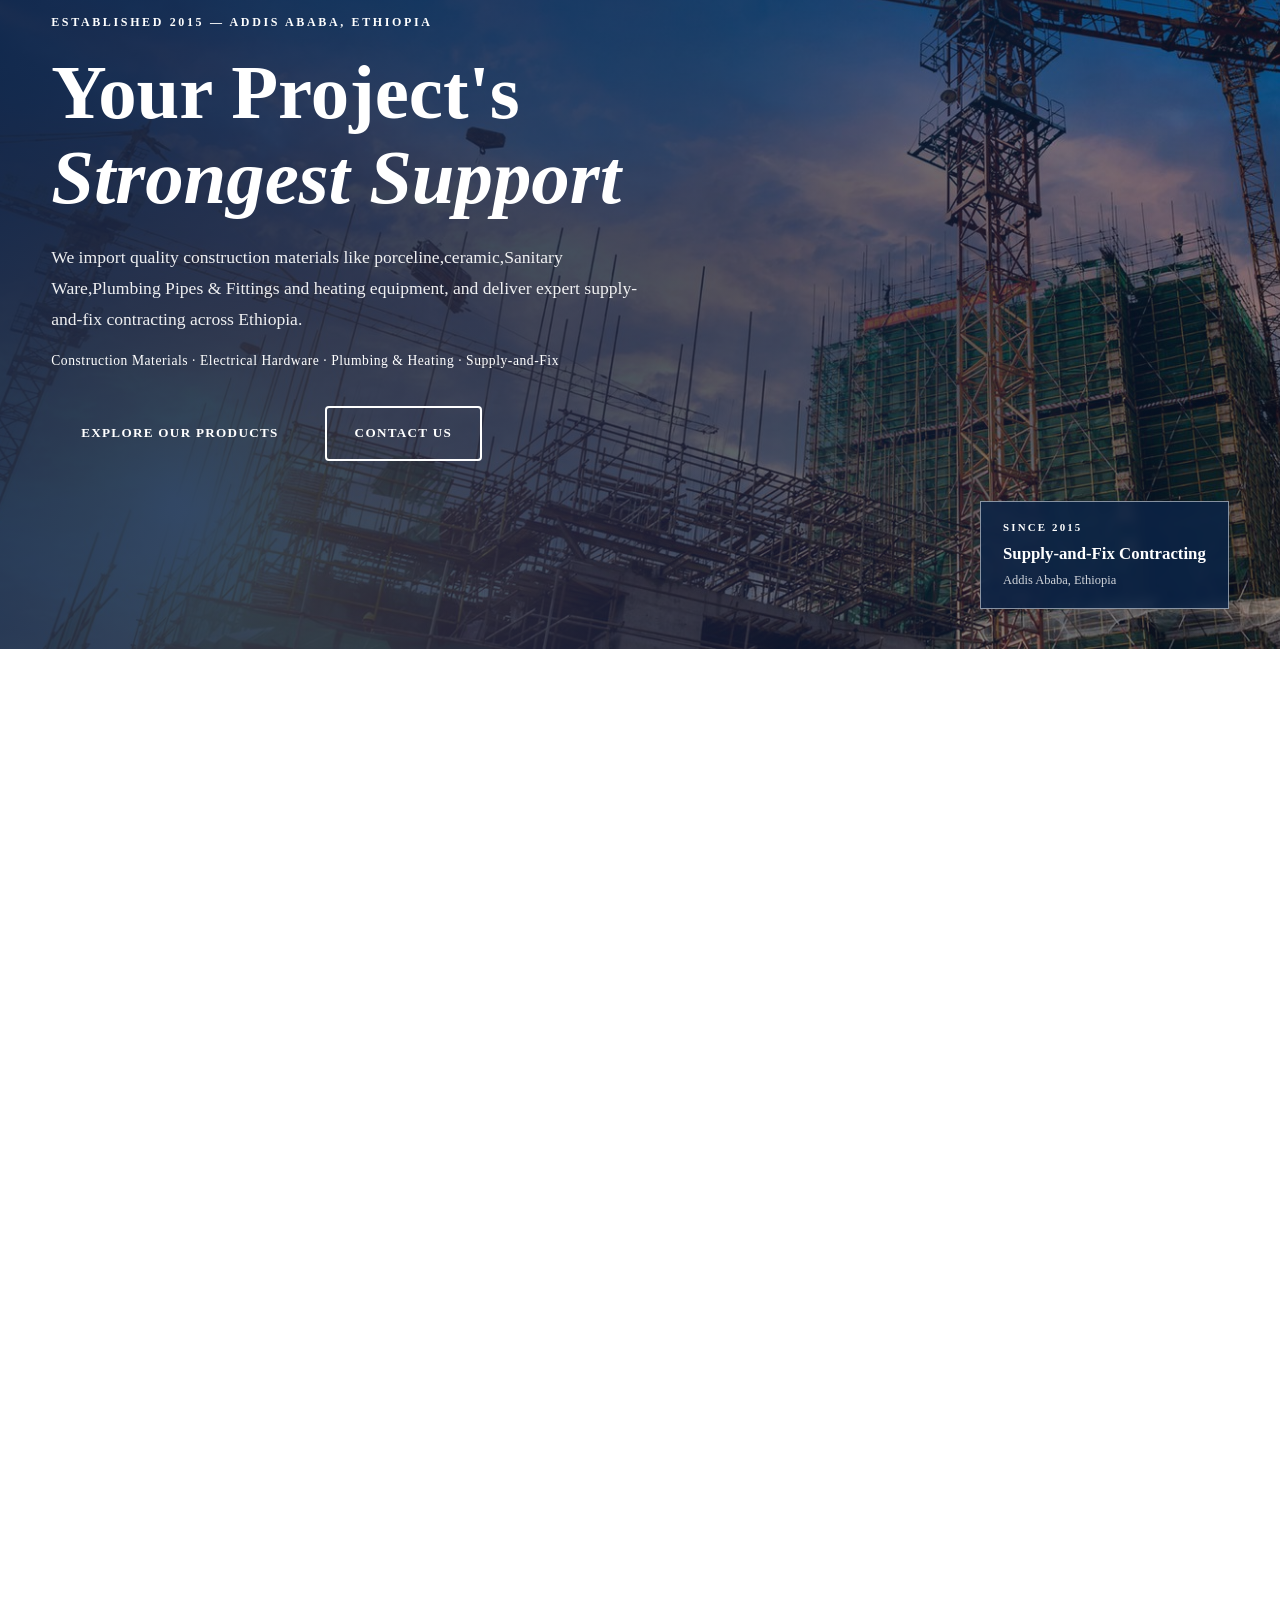
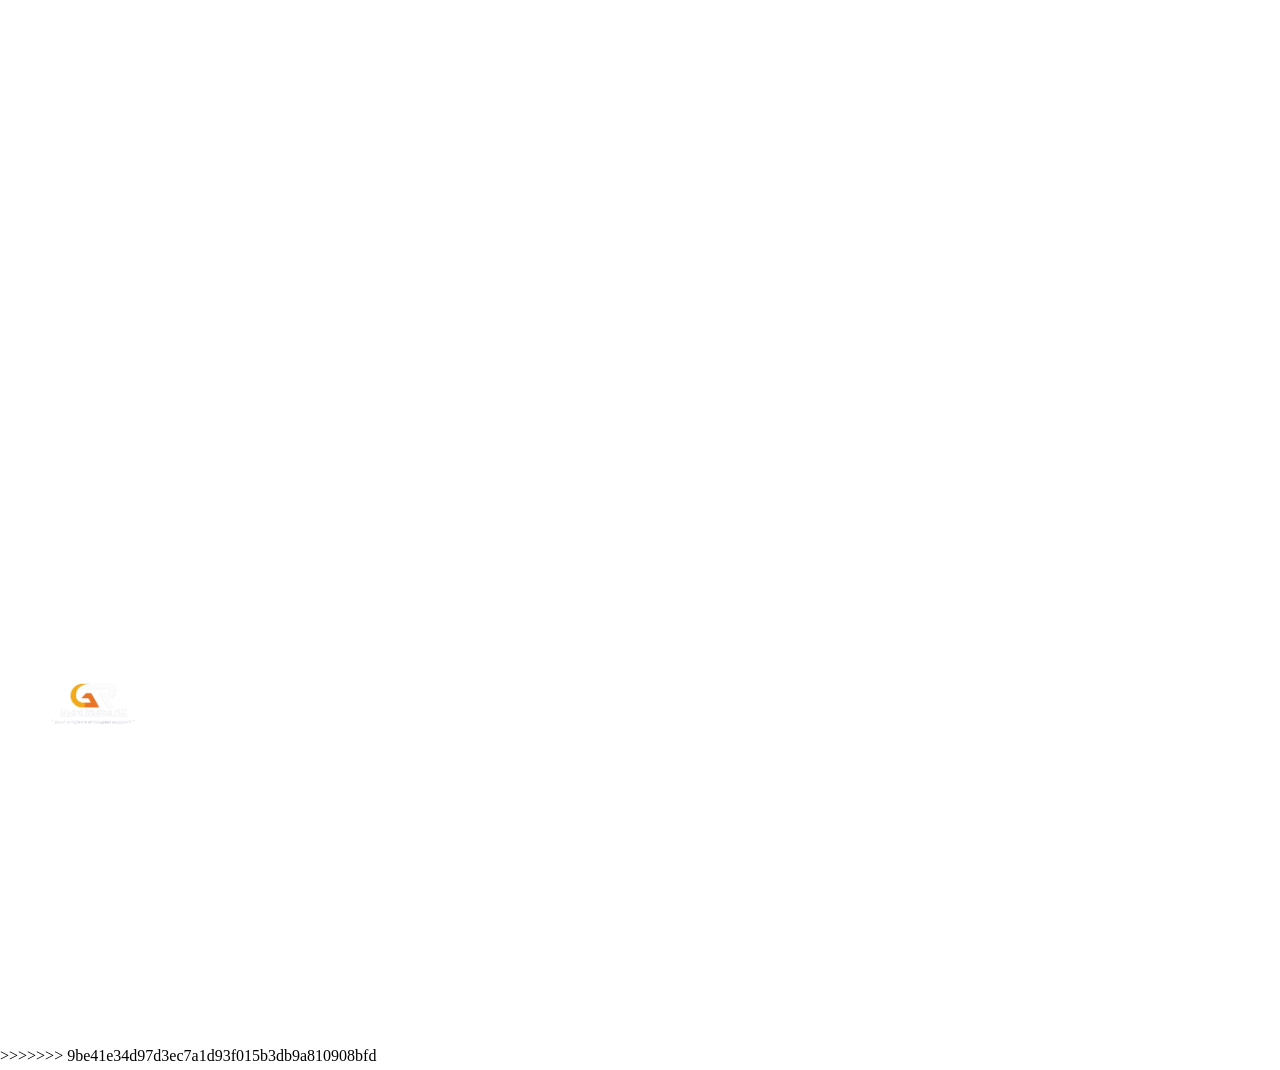
==== commit 32e12477: "merge: keep local version" ====
--- a/index.html
+++ b/index.html
@@ -1,226 +1,455 @@
-<!doctype html>
-<html lang="en">
-  <head>
-    <meta charset="UTF-8" />
-    <meta name="viewport" content="width=device-width, initial-scale=1.0" />
-    <meta name="color-scheme" content="light" />
-    <title>Guara Trading PLC | Your Project's Strongest Support</title>
-    <meta
-      name="description"
-      content="Guara Trading PLC - importer of construction materials, plumbing, electrical hardware, and supply-and-fix contracting in Ethiopia."
-    />
-    <script>
-      document.documentElement.classList.add("js");
-    </script>
-    <link rel="preconnect" href="https://fonts.googleapis.com" />
-    <link rel="preconnect" href="https://fonts.gstatic.com" crossorigin />
-    <link
-      href="https://fonts.googleapis.com/css2?family=DM+Sans:wght@400;500;600;700&family=Playfair+Display:ital,wght@0,600;0,700;0,800;1,600;1,700&display=swap"
-      rel="stylesheet"
-    />
-    <link rel="stylesheet" href="CSS/style.css" />
-  </head>
-  <body>
-    <!-- ==================== NAVBAR ==================== -->
-    <header class="navbar" id="navbar">
-      <div class="container navbar__inner">
-        <a href="index.html" class="brand">
-          <img src="image/logo.png" alt="Guara Trading PLC logo" />
-          <span>GUARA <small>TRADING PLC</small></span>
-        </a>
-        <nav class="menu" id="menu">
-          <a href="index.html">Home</a>
-          <a href="about.html">About</a>
-          <a href="products.html">Products</a>
-          <a href="works.html">Works</a>
-          <a href="partners.html">Partners</a>
-          <a href="why-us.html">Why Us</a>
-          <a href="contact.html">Contact</a>
-          <a href="contact.html" class="btn btn--primary btn--small"
-            >Get in Touch</a
-          >
-        </nav>
-        <button class="menu-toggle" id="menuToggle" aria-label="Open menu">
-          &#9776;
-        </button>
-      </div>
-    </header>
-
-    <!-- ==================== HERO ==================== -->
-    <section class="hero" id="home">
-      <div class="hero__glow hero__glow--1"></div>
-      <div class="hero__glow hero__glow--2"></div>
-      <div class="container">
-        <div class="hero__content">
-          <p class="eyebrow eyebrow--light">
-            Established 2015 &mdash; Addis Ababa, Ethiopia
-          </p>
-          <h1>Your Project's <em>Strongest Support</em></h1>
-          <p class="hero__text">
-            We import quality construction materials like
-            porceline,ceramic,Sanitary Ware,Plumbing Pipes & Fittings and
-            heating equipment, and deliver expert supply-and-fix contracting
-            across Ethiopia.
-          </p>
-          <p class="hero__tags">
-            Construction Materials &middot; Electrical Hardware &middot;
-            Plumbing &amp; Heating &middot; Supply-and-Fix
-          </p>
-          <div class="hero__buttons">
-            <a href="products.html" class="btn btn--primary"
-              >Explore Our Products</a
-            >
-            <a href="contact.html" class="btn btn--outline-light">Contact Us</a>
-          </div>
-        </div>
-      </div>
-      <div class="hero__badge">
-        <span>Since 2015</span>
-        <strong>Supply-and-Fix Contracting</strong>
-        <small>Addis Ababa, Ethiopia</small>
-      </div>
-    </section>
-
-    <!-- ==================== WHAT WE DO ==================== -->
-    <section class="section section--soft" id="services">
-      <div class="container what">
-        <div class="reveal">
-          <p class="eyebrow">What We Do</p>
-          <h2 class="section-title">Supply, Fix <em>&amp; Advice</em></h2>
-          <p class="lead">
-            Beyond material supply, we support projects from the first delivery
-            to the final finishing, with the expertise to get every detail
-            right. Our team works closely with contractors, engineers, and
-            homeowners at every stage — advising on the right materials,
-            handling installation with precision, and offering practical
-            guidance so every project is completed to the highest standard, on
-            time and within budget.
-          </p>
-        </div>
-
-        <div class="features reveal">
-          <article class="feature">
-            <h3>Import &amp; Supply</h3>
-            <p>
-              High-quality construction materials like
-              porceline,ceramic,Sanitary Ware,Plumbing Pipes & Fittings,Epoxy
-              Flooring,heating equipment and electrical-hardware etc backed by
-              reliable stock availability and timely delivery.
-            </p>
-          </article>
-          <article class="feature">
-            <h3>Supply-and-Fix Contracting</h3>
-            <p>
-              From material delivery to precise fitting and clean finishing, our
-              skilled installation team completes every project to
-              specification.
-            </p>
-          </article>
-          <article class="feature">
-            <h3>Professional Advice</h3>
-            <p>
-              Tailored advice and recommendation services designed to strengthen
-              business operations, enhance organizational efficiency, and
-              support sustainable growth and easy material choice.
-            </p>
-          </article>
-        </div>
-      </div>
-    </section>
-
-    <!-- ==================== EXPLORE SECTIONS (TEASERS) ==================== -->
-    <section class="section" id="explore">
-      <div class="container">
-        <div class="reveal">
-          <p class="eyebrow">Explore Guara</p>
-          <h2 class="section-title">Find What You're <em>Looking For</em></h2>
-          <p class="lead">
-            A quick look at who we are, what we supply, and how to reach us.
-          </p>
-        </div>
-
-        <div class="teaser-grid reveal">
-          <article class="teaser-card">
-            <h3>About Us</h3>
-            <p>
-              Our mission, vision, core values, and the story behind Guara
-              Trading PLC since 2015.
-            </p>
-            <a href="about.html">Learn More &rarr;</a>
-          </article>
-
-          <article class="teaser-card">
-            <h3>Our Products</h3>
-            <p>
-              20+ product lines — from porcelain&ceramic tiles to granite,
-              marble, Sanitary Ware,Plumbing Pipes & Fittings etc.
-            </p>
-            <a href="products.html">View Products &rarr;</a>
-          </article>
-
-          <article class="teaser-card">
-            <h3>Previous Works</h3>
-            <p>A look at completed supply-and-fix projects across Ethiopia.</p>
-            <a href="works.html">See Our Works &rarr;</a>
-          </article>
-
-          <article class="teaser-card">
-            <h3>Our Partners</h3>
-            <p>
-              Trusted contractors, developers, and interior firms we work with.
-            </p>
-            <a href="partners.html">Meet Our Partners &rarr;</a>
-          </article>
-
-          <article class="teaser-card">
-            <h3>Why Choose Guara</h3>
-            <p>
-              Reliable stock, quality assurance, and full documentation on every
-              product line.
-            </p>
-            <a href="why-us.html">Why Guara &rarr;</a>
-          </article>
-
-          <article class="teaser-card">
-            <h3>Get In Touch</h3>
-            <p>
-              Reach our team by phone, email, or send us a message directly.
-            </p>
-            <a href="contact.html">Contact Us &rarr;</a>
-          </article>
-        </div>
-      </div>
-    </section>
-
-    <!-- ==================== FOOTER ==================== -->
-    <footer class="footer">
-      <div class="container footer__inner">
-        <div class="footer__brand">
-          <img src="image/logo-white.png" alt="Guara Trading PLC" />
-          <p>Quality Products. Reliable Supply. Built for Ethiopia.</p>
-        </div>
-        <div class="footer__col">
-          <h4>Quick Links</h4>
-          <a href="index.html">Home</a>
-          <a href="about.html">About</a>
-          <a href="products.html">Products</a>
-          <a href="partners.html">Partners</a>
-          <a href="contact.html">Contact</a>
-          <a href="partners.html">partners</a>
-        </div>
-        <div class="footer__col">
-          <h4>Contact</h4>
-          <a href="tel:+251995080858">+251-995-08-08-58</a>
-          <a href="mailto:guaratrade21@gmail.com">guaratrade21@gmail.com</a>
-          <a href="mailto:guarasales02@gmail.com">guarasales02@gmail.com</a>
-          <span>Addis Ababa, Ethiopia</span>
-        </div>
-      </div>
-      <div class="footer__bottom">
-        <span>&copy; 2026 Guara Trading PLC. All rights reserved.</span>
-      </div>
-    </footer>
-
-    <script src="JS/main.js"></script>
-  </body>
-</html>
+<<<<<<< HEAD
+<!doctype html>
+<html lang="en">
+  <head>
+    <meta charset="UTF-8" />
+    <meta name="viewport" content="width=device-width, initial-scale=1.0" />
+    <meta name="color-scheme" content="light" />
+    <title>Guara Trading PLC | Your Project's Strongest Support</title>
+    <meta
+      name="description"
+      content="Guara Trading PLC - importer of construction materials, plumbing, electrical hardware, and supply-and-fix contracting in Ethiopia."
+    />
+    <script>
+      document.documentElement.classList.add("js");
+    </script>
+    <link rel="preconnect" href="https://fonts.googleapis.com" />
+    <link rel="preconnect" href="https://fonts.gstatic.com" crossorigin />
+    <link
+      href="https://fonts.googleapis.com/css2?family=DM+Sans:wght@400;500;600;700&family=Playfair+Display:ital,wght@0,600;0,700;0,800;1,600;1,700&display=swap"
+      rel="stylesheet"
+    />
+    <link rel="stylesheet" href="CSS/style.css" />
+  </head>
+  <body>
+    <!-- ==================== NAVBAR ==================== -->
+    <header class="navbar" id="navbar">
+      <div class="container navbar__inner">
+        <a href="index.html" class="brand">
+          <img src="image/logo.png" alt="Guara Trading PLC logo" />
+          <span>GUARA <small>TRADING PLC</small></span>
+        </a>
+        <nav class="menu" id="menu">
+          <a href="index.html">Home</a>
+          <a href="about.html">About</a>
+          <a href="products.html">Products</a>
+          <a href="works.html">Works</a>
+          <a href="partners.html">Partners</a>
+          <a href="why-us.html">Why Us</a>
+          <a href="contact.html">Contact</a>
+          <a href="contact.html" class="btn btn--primary btn--small"
+            >Get in Touch</a
+          >
+        </nav>
+        <button class="menu-toggle" id="menuToggle" aria-label="Open menu">
+          &#9776;
+        </button>
+      </div>
+    </header>
+
+    <!-- ==================== HERO ==================== -->
+    <section class="hero" id="home">
+      <div class="hero__glow hero__glow--1"></div>
+      <div class="hero__glow hero__glow--2"></div>
+      <div class="container">
+        <div class="hero__content">
+          <p class="eyebrow eyebrow--light">
+            Established 2015 &mdash; Addis Ababa, Ethiopia
+          </p>
+          <h1>Your Project's <em>Strongest Support</em></h1>
+          <p class="hero__text">
+            We import quality construction materials like
+            porceline,ceramic,Sanitary Ware,Plumbing Pipes & Fittings and
+            heating equipment, and deliver expert supply-and-fix contracting
+            across Ethiopia.
+          </p>
+          <p class="hero__tags">
+            Construction Materials &middot; Electrical Hardware &middot;
+            Plumbing &amp; Heating &middot; Supply-and-Fix
+          </p>
+          <div class="hero__buttons">
+            <a href="products.html" class="btn btn--primary"
+              >Explore Our Products</a
+            >
+            <a href="contact.html" class="btn btn--outline-light">Contact Us</a>
+          </div>
+        </div>
+      </div>
+      <div class="hero__badge">
+        <span>Since 2015</span>
+        <strong>Supply-and-Fix Contracting</strong>
+        <small>Addis Ababa, Ethiopia</small>
+      </div>
+    </section>
+
+    <!-- ==================== WHAT WE DO ==================== -->
+    <section class="section section--soft" id="services">
+      <div class="container what">
+        <div class="reveal">
+          <p class="eyebrow">What We Do</p>
+          <h2 class="section-title">Supply, Fix <em>&amp; Advice</em></h2>
+          <p class="lead">
+            Beyond material supply, we support projects from the first delivery
+            to the final finishing, with the expertise to get every detail
+            right. Our team works closely with contractors, engineers, and
+            homeowners at every stage — advising on the right materials,
+            handling installation with precision, and offering practical
+            guidance so every project is completed to the highest standard, on
+            time and within budget.
+          </p>
+        </div>
+
+        <div class="features reveal">
+          <article class="feature">
+            <h3>Import &amp; Supply</h3>
+            <p>
+              High-quality construction materials like
+              porceline,ceramic,Sanitary Ware,Plumbing Pipes & Fittings,Epoxy
+              Flooring,heating equipment and electrical-hardware etc backed by
+              reliable stock availability and timely delivery.
+            </p>
+          </article>
+          <article class="feature">
+            <h3>Supply-and-Fix Contracting</h3>
+            <p>
+              From material delivery to precise fitting and clean finishing, our
+              skilled installation team completes every project to
+              specification.
+            </p>
+          </article>
+          <article class="feature">
+            <h3>Professional Advice</h3>
+            <p>
+              Tailored advice and recommendation services designed to strengthen
+              business operations, enhance organizational efficiency, and
+              support sustainable growth and easy material choice.
+            </p>
+          </article>
+        </div>
+      </div>
+    </section>
+
+    <!-- ==================== EXPLORE SECTIONS (TEASERS) ==================== -->
+    <section class="section" id="explore">
+      <div class="container">
+        <div class="reveal">
+          <p class="eyebrow">Explore Guara</p>
+          <h2 class="section-title">Find What You're <em>Looking For</em></h2>
+          <p class="lead">
+            A quick look at who we are, what we supply, and how to reach us.
+          </p>
+        </div>
+
+        <div class="teaser-grid reveal">
+          <article class="teaser-card">
+            <h3>About Us</h3>
+            <p>
+              Our mission, vision, core values, and the story behind Guara
+              Trading PLC since 2015.
+            </p>
+            <a href="about.html">Learn More &rarr;</a>
+          </article>
+
+          <article class="teaser-card">
+            <h3>Our Products</h3>
+            <p>
+              20+ product lines — from porcelain&ceramic tiles to granite,
+              marble, Sanitary Ware,Plumbing Pipes & Fittings etc.
+            </p>
+            <a href="products.html">View Products &rarr;</a>
+          </article>
+
+          <article class="teaser-card">
+            <h3>Previous Works</h3>
+            <p>A look at completed supply-and-fix projects across Ethiopia.</p>
+            <a href="works.html">See Our Works &rarr;</a>
+          </article>
+
+          <article class="teaser-card">
+            <h3>Our Partners</h3>
+            <p>
+              Trusted contractors, developers, and interior firms we work with.
+            </p>
+            <a href="partners.html">Meet Our Partners &rarr;</a>
+          </article>
+
+          <article class="teaser-card">
+            <h3>Why Choose Guara</h3>
+            <p>
+              Reliable stock, quality assurance, and full documentation on every
+              product line.
+            </p>
+            <a href="why-us.html">Why Guara &rarr;</a>
+          </article>
+
+          <article class="teaser-card">
+            <h3>Get In Touch</h3>
+            <p>
+              Reach our team by phone, email, or send us a message directly.
+            </p>
+            <a href="contact.html">Contact Us &rarr;</a>
+          </article>
+        </div>
+      </div>
+    </section>
+
+    <!-- ==================== FOOTER ==================== -->
+    <footer class="footer">
+      <div class="container footer__inner">
+        <div class="footer__brand">
+          <img src="image/logo-white.png" alt="Guara Trading PLC" />
+          <p>Quality Products. Reliable Supply. Built for Ethiopia.</p>
+        </div>
+        <div class="footer__col">
+          <h4>Quick Links</h4>
+          <a href="index.html">Home</a>
+          <a href="about.html">About</a>
+          <a href="products.html">Products</a>
+          <a href="partners.html">Partners</a>
+          <a href="contact.html">Contact</a>
+          <a href="partners.html">partners</a>
+        </div>
+        <div class="footer__col">
+          <h4>Contact</h4>
+          <a href="tel:+251995080858">+251-995-08-08-58</a>
+          <a href="mailto:guaratrade21@gmail.com">guaratrade21@gmail.com</a>
+          <a href="mailto:guarasales02@gmail.com">guarasales02@gmail.com</a>
+          <span>Addis Ababa, Ethiopia</span>
+        </div>
+      </div>
+      <div class="footer__bottom">
+        <span>&copy; 2026 Guara Trading PLC. All rights reserved.</span>
+      </div>
+    </footer>
+
+    <script src="JS/main.js"></script>
+  </body>
+</html>
+=======
+<!doctype html>
+<html lang="en">
+  <head>
+    <meta charset="UTF-8" />
+    <meta name="viewport" content="width=device-width, initial-scale=1.0" />
+    <meta name="color-scheme" content="light" />
+    <title>Guara Trading PLC | Your Project's Strongest Support</title>
+    <meta
+      name="description"
+      content="Guara Trading PLC - importer of construction materials, plumbing, electrical hardware, and supply-and-fix contracting in Ethiopia."
+    />
+    <script>
+      document.documentElement.classList.add("js");
+    </script>
+    <link rel="preconnect" href="https://fonts.googleapis.com" />
+    <link rel="preconnect" href="https://fonts.gstatic.com" crossorigin />
+    <link
+      href="https://fonts.googleapis.com/css2?family=DM+Sans:wght@400;500;600;700&family=Playfair+Display:ital,wght@0,600;0,700;0,800;1,600;1,700&display=swap"
+      rel="stylesheet"
+    />
+    <link rel="stylesheet" href="CSS/style.css" />
+  </head>
+  <body>
+    <!-- ==================== NAVBAR ==================== -->
+    <header class="navbar" id="navbar">
+      <div class="container navbar__inner">
+        <a href="index.html" class="brand">
+          <img src="image/logo.png" alt="Guara Trading PLC logo" />
+          <span>GUARA <small>TRADING PLC</small></span>
+        </a>
+        <nav class="menu" id="menu">
+          <a href="index.html">Home</a>
+          <a href="about.html">About</a>
+          <a href="products.html">Products</a>
+          <a href="works.html">Works</a>
+          <a href="partners.html">Partners</a>
+          <a href="why-us.html">Why Us</a>
+          <a href="contact.html">Contact</a>
+          <a href="contact.html" class="btn btn--primary btn--small"
+            >Get in Touch</a
+          >
+        </nav>
+        <button class="menu-toggle" id="menuToggle" aria-label="Open menu">
+          &#9776;
+        </button>
+      </div>
+    </header>
+
+    <!-- ==================== HERO ==================== -->
+    <section class="hero" id="home">
+      <div class="hero__glow hero__glow--1"></div>
+      <div class="hero__glow hero__glow--2"></div>
+      <div class="container">
+        <div class="hero__content">
+          <p class="eyebrow eyebrow--light">
+            Established 2015 &mdash; Addis Ababa, Ethiopia
+          </p>
+          <h1>Your Project's <em>Strongest Support</em></h1>
+          <p class="hero__text">
+            We import quality construction materials like
+            porceline,ceramic,Sanitary Ware,Plumbing Pipes & Fittings and
+            heating equipment, and deliver expert supply-and-fix contracting
+            across Ethiopia.
+          </p>
+          <p class="hero__tags">
+            Construction Materials &middot; Electrical Hardware &middot;
+            Plumbing &amp; Heating &middot; Supply-and-Fix
+          </p>
+          <div class="hero__buttons">
+            <a href="products.html" class="btn btn--primary"
+              >Explore Our Products</a
+            >
+            <a href="contact.html" class="btn btn--outline-light">Contact Us</a>
+          </div>
+        </div>
+      </div>
+      <div class="hero__badge">
+        <span>Since 2015</span>
+        <strong>Supply-and-Fix Contracting</strong>
+        <small>Addis Ababa, Ethiopia</small>
+      </div>
+    </section>
+
+    <!-- ==================== WHAT WE DO ==================== -->
+    <section class="section section--soft" id="services">
+      <div class="container what">
+        <div class="reveal">
+          <p class="eyebrow">What We Do</p>
+          <h2 class="section-title">Supply, Fix <em>&amp; Advice</em></h2>
+          <p class="lead">
+            Beyond material supply, we support projects from the first delivery
+            to the final finishing, with the expertise to get every detail
+            right. Our team works closely with contractors, engineers, and
+            homeowners at every stage — advising on the right materials,
+            handling installation with precision, and offering practical
+            guidance so every project is completed to the highest standard, on
+            time and within budget.
+          </p>
+        </div>
+
+        <div class="features reveal">
+          <article class="feature">
+            <h3>Import &amp; Supply</h3>
+            <p>
+              High-quality construction materials like
+              porceline,ceramic,Sanitary Ware,Plumbing Pipes & Fittings,Epoxy
+              Flooring,heating equipment and electrical-hardware etc backed by
+              reliable stock availability and timely delivery.
+            </p>
+          </article>
+          <article class="feature">
+            <h3>Supply-and-Fix Contracting</h3>
+            <p>
+              From material delivery to precise fitting and clean finishing, our
+              skilled installation team completes every project to
+              specification.
+            </p>
+          </article>
+          <article class="feature">
+            <h3>Professional Advice</h3>
+            <p>
+              Tailored advice and recommendation services designed to strengthen
+              business operations, enhance organizational efficiency, and
+              support sustainable growth and easy material choice.
+            </p>
+          </article>
+        </div>
+      </div>
+    </section>
+
+    <!-- ==================== EXPLORE SECTIONS (TEASERS) ==================== -->
+    <section class="section" id="explore">
+      <div class="container">
+        <div class="reveal">
+          <p class="eyebrow">Explore Guara</p>
+          <h2 class="section-title">Find What You're <em>Looking For</em></h2>
+          <p class="lead">
+            A quick look at who we are, what we supply, and how to reach us.
+          </p>
+        </div>
+
+        <div class="teaser-grid reveal">
+          <article class="teaser-card">
+            <h3>About Us</h3>
+            <p>
+              Our mission, vision, core values, and the story behind Guara
+              Trading PLC since 2015.
+            </p>
+            <a href="about.html">Learn More &rarr;</a>
+          </article>
+
+          <article class="teaser-card">
+            <h3>Our Products</h3>
+            <p>
+              20+ product lines — from porcelain&ceramic tiles to granite,
+              marble, Sanitary Ware,Plumbing Pipes & Fittings etc.
+            </p>
+            <a href="products.html">View Products &rarr;</a>
+          </article>
+
+          <article class="teaser-card">
+            <h3>Previous Works</h3>
+            <p>A look at completed supply-and-fix projects across Ethiopia.</p>
+            <a href="works.html">See Our Works &rarr;</a>
+          </article>
+
+          <article class="teaser-card">
+            <h3>Our Partners</h3>
+            <p>
+              Trusted contractors, developers, and interior firms we work with.
+            </p>
+            <a href="partners.html">Meet Our Partners &rarr;</a>
+          </article>
+
+          <article class="teaser-card">
+            <h3>Why Choose Guara</h3>
+            <p>
+              Reliable stock, quality assurance, and full documentation on every
+              product line.
+            </p>
+            <a href="why-us.html">Why Guara &rarr;</a>
+          </article>
+
+          <article class="teaser-card">
+            <h3>Get In Touch</h3>
+            <p>
+              Reach our team by phone, email, or send us a message directly.
+            </p>
+            <a href="contact.html">Contact Us &rarr;</a>
+          </article>
+        </div>
+      </div>
+    </section>
+
+    <!-- ==================== FOOTER ==================== -->
+    <footer class="footer">
+      <div class="container footer__inner">
+        <div class="footer__brand">
+          <img src="image/logo-white.png" alt="Guara Trading PLC" />
+          <p>Quality Products. Reliable Supply. Built for Ethiopia.</p>
+        </div>
+        <div class="footer__col">
+          <h4>Quick Links</h4>
+          <a href="index.html">Home</a>
+          <a href="about.html">About</a>
+          <a href="products.html">Products</a>
+          <a href="partners.html">Partners</a>
+          <a href="contact.html">Contact</a>
+          <a href="partners.html">partners</a>
+        </div>
+        <div class="footer__col">
+          <h4>Contact</h4>
+          <a href="tel:+251995080858">+251-995-08-08-58</a>
+          <a href="mailto:guaratrade21@gmail.com">guaratrade21@gmail.com</a>
+          <a href="mailto:guarasales02@gmail.com">guarasales02@gmail.com</a>
+          <span>Addis Ababa, Ethiopia</span>
+        </div>
+      </div>
+      <div class="footer__bottom">
+        <span>&copy; 2026 Guara Trading PLC. All rights reserved.</span>
+      </div>
+    </footer>
+
+    <script src="JS/main.js"></script>
+  </body>
+</html>
+>>>>>>> 9be41e34d97d3ec7a1d93f015b3db9a810908bfd
--- a/CSS/style.css
+++ b/CSS/style.css
@@ -1,1382 +1,2767 @@
-/* ==================== VARIABLES ==================== */
-:root {
-  --navy: #123769;
-  --navy-dark: #0b2447;
-  --orange: #e8922d;
-  --gold: #dd9f4a;
-  --bg: #ffffff;
-  --bg-soft: #f6f8fb;
-  --text: #1c2733;
-  --muted: #5b6776;
-  --border: #dfe5ee;
-  --font-head: "Playfair Display", Georgia, serif;
-  --font-body: "DM Sans", Arial, sans-serif;
-}
-
-/* ==================== BASE ==================== */
-* {
-  box-sizing: border-box;
-  margin: 0;
-  padding: 0;
-}
-
-html {
-  scroll-behavior: smooth;
-  scroll-padding-top: 80px;
-}
-
-body {
-  font-family: var(--font-body);
-  color: var(--text);
-  background: var(--bg);
-  line-height: 1.75;
-}
-
-img {
-  max-width: 100%;
-  display: block;
-}
-a {
-  text-decoration: none;
-  color: inherit;
-}
-ul {
-  list-style: none;
-}
-
-.container {
-  width: min(1180px, 92%);
-  margin-inline: auto;
-}
-
-.section {
-  padding: 100px 0;
-  overflow-x: clip;
-}
-.section--soft {
-  background: var(--bg-soft);
-}
-
-.section-title {
-  font-family: var(--font-head);
-  font-weight: 700;
-  font-size: clamp(2rem, 4vw, 3rem);
-  color: var(--navy);
-  line-height: 1.2;
-  margin: 10px 0 28px;
-}
-.section-title em {
-  color: var(--orange);
-}
-
-.eyebrow {
-  font-size: 0.75rem;
-  letter-spacing: 0.22em;
-  text-transform: uppercase;
-  font-weight: 600;
-  color: var(--orange);
-}
-.eyebrow--light {
-  color: var(--gold);
-}
-
-.lead {
-  color: var(--muted);
-  max-width: 520px;
-}
-
-/* ==================== SCROLL ANIMATION ==================== */
-.js .reveal {
-  opacity: 0;
-  transform: translateY(28px);
-  transition:
-    opacity 0.8s ease,
-    transform 0.8s ease;
-}
-.js .reveal.visible {
-  opacity: 1;
-  transform: none;
-}
-
-@media (prefers-reduced-motion: reduce) {
-  .js .reveal {
-    opacity: 1;
-    transform: none;
-    transition: none;
-  }
-}
-
-/* ==================== BUTTONS ==================== */
-.btn {
-  display: inline-block;
-  padding: 14px 28px;
-  font-size: 0.82rem;
-  font-weight: 600;
-  letter-spacing: 0.1em;
-  text-transform: uppercase;
-  border-radius: 4px;
-  border: 2px solid transparent;
-  transition: 0.25s;
-  cursor: pointer;
-}
-.btn--primary {
-  background: var(--orange);
-  color: #fff;
-}
-.btn--primary:hover {
-  background: #cf7f1c;
-}
-.btn--outline-light {
-  border-color: #fff;
-  color: #fff;
-}
-.btn--outline-light:hover {
-  background: #fff;
-  color: var(--navy);
-}
-.btn--small {
-  padding: 10px 20px;
-  font-size: 0.75rem;
-}
-
-/* ==================== NAVBAR ==================== */
-.navbar {
-  position: sticky;
-  top: 0;
-  z-index: 100;
-  background: rgba(255, 255, 255, 0.96);
-  backdrop-filter: blur(8px);
-  border-bottom: 1px solid var(--border);
-  transition: box-shadow 0.3s;
-}
-.navbar.scrolled {
-  box-shadow: 0 4px 20px rgba(11, 36, 71, 0.08);
-}
-
-.navbar__inner {
-  display: flex;
-  align-items: center;
-  justify-content: space-between;
-  height: 76px;
-}
-
-.brand {
-  display: flex;
-  align-items: center;
-  gap: 12px;
-  font-family: var(--font-head);
-  font-weight: 700;
-  font-size: 1.25rem;
-  color: var(--navy);
-  line-height: 1.1;
-}
-.brand img {
-  height: 44px;
-  width: auto;
-}
-.brand small {
-  display: block;
-  font-family: var(--font-body);
-  font-size: 0.62rem;
-  letter-spacing: 0.18em;
-  color: var(--orange);
-  font-weight: 600;
-}
-
-.menu {
-  display: flex;
-  align-items: center;
-  gap: 28px;
-}
-.menu a {
-  font-size: 0.92rem;
-  font-weight: 500;
-  transition: color 0.2s;
-}
-.menu a:hover {
-  color: var(--orange);
-}
-.menu .btn--primary,
-.menu .btn--primary:hover {
-  color: #fff;
-}
-
-.menu-toggle {
-  display: none;
-  background: none;
-  border: 0;
-  font-size: 1.8rem;
-  color: var(--navy);
-  cursor: pointer;
-}
-
-/* ==================== HERO ==================== */
-.hero {
-  position: relative;
-  min-height: calc(100vh - 76px);
-  display: flex;
-  align-items: center;
-  color: #fff;
-  overflow: hidden;
-  background-color: var(--navy-dark);
-}
-
-.hero::before {
-  content: "";
-  position: absolute;
-  inset: 0;
-  background:
-    linear-gradient(
-      105deg,
-      rgba(11, 36, 71, 0.92) 0%,
-      rgba(11, 36, 71, 0.75) 50%,
-      rgba(11, 36, 71, 0.35) 100%
-    ),
-    url("../image/hero.jpg") center / cover no-repeat;
-  animation: heroZoom 7s ease-in-out infinite alternate;
-  z-index: 0;
-}
-
-@keyframes heroZoom {
-  from {
-    transform: scale(1);
-  }
-  to {
-    transform: scale(1.15);
-  }
-}
-
-.hero__glow {
-  position: absolute;
-  z-index: 1;
-  pointer-events: none;
-  border-radius: 50%;
-  filter: blur(80px);
-  opacity: 0.55;
-}
-.hero__glow--1 {
-  width: 420px;
-  height: 420px;
-  top: -80px;
-  right: 10%;
-  background: var(--orange);
-  animation: glowFloat1 6s ease-in-out infinite;
-}
-.hero__glow--2 {
-  width: 320px;
-  height: 320px;
-  bottom: -60px;
-  left: 5%;
-  background: var(--gold);
-  animation: glowFloat2 7s ease-in-out infinite;
-}
-
-@keyframes glowFloat1 {
-  0%,
-  100% {
-    transform: translate(0, 0) scale(1);
-  }
-  50% {
-    transform: translate(-40px, 30px) scale(1.15);
-  }
-}
-@keyframes glowFloat2 {
-  0%,
-  100% {
-    transform: translate(0, 0) scale(1);
-  }
-  50% {
-    transform: translate(30px, -25px) scale(1.1);
-  }
-}
-
-.hero .container,
-.hero__badge {
-  position: relative;
-  z-index: 2;
-}
-
-@media (prefers-reduced-motion: reduce) {
-  .hero::before {
-    animation: none;
-  }
-  .hero__glow--1,
-  .hero__glow--2 {
-    animation: none;
-  }
-}
-
-.hero__content {
-  max-width: 760px;
-  padding: 80px 0;
-}
-
-.hero h1 {
-  font-family: var(--font-head);
-  font-weight: 800;
-  font-size: clamp(2.6rem, 6vw, 4.8rem);
-  line-height: 1.1;
-  margin: 18px 0 22px;
-}
-.hero h1 em {
-  color: var(--gold);
-  font-style: italic;
-  font-weight: 700;
-}
-
-.hero__text {
-  font-size: 1.1rem;
-  max-width: 600px;
-  opacity: 0.92;
-  margin-bottom: 14px;
-}
-.hero__tags {
-  font-size: 0.85rem;
-  letter-spacing: 0.04em;
-  color: var(--gold);
-  margin-bottom: 34px;
-}
-.hero__buttons {
-  display: flex;
-  flex-wrap: wrap;
-  gap: 16px;
-}
-
-.hero__badge {
-  position: absolute;
-  right: 4%;
-  bottom: 40px;
-  display: flex;
-  flex-direction: column;
-  gap: 2px;
-  padding: 16px 22px;
-  background: rgba(11, 36, 71, 0.85);
-  border: 1px solid rgba(255, 255, 255, 0.5);
-  backdrop-filter: blur(4px);
-}
-.hero__badge span {
-  font-size: 0.68rem;
-  letter-spacing: 0.2em;
-  text-transform: uppercase;
-  color: var(--gold);
-  font-weight: 600;
-}
-.hero__badge strong {
-  font-family: var(--font-head);
-  font-size: 1.05rem;
-}
-.hero__badge small {
-  font-size: 0.78rem;
-  opacity: 0.8;
-}
-
-/* ==================== ABOUT ==================== */
-.about {
-  display: grid;
-  grid-template-columns: 1.1fr 1fr;
-  gap: 72px;
-  align-items: start;
-  margin-top: 20px;
-}
-
-.about__text h3 {
-  font-family: var(--font-head);
-  color: var(--navy);
-  font-size: 1.35rem;
-  margin: 0 0 10px;
-}
-.about__text p {
-  color: var(--muted);
-  margin-bottom: 34px;
-}
-
-.values {
-  display: grid;
-  grid-template-columns: 1fr 1fr;
-  gap: 14px 30px;
-}
-.values li {
-  position: relative;
-  padding-left: 22px;
-  font-weight: 500;
-}
-.values li::before {
-  content: "";
-  position: absolute;
-  left: 0;
-  top: 0.65em;
-  width: 8px;
-  height: 8px;
-  background: var(--orange);
-}
-
-.about__image {
-  position: relative;
-  margin: 0;
-}
-.about__image::before {
-  content: "";
-  position: absolute;
-  top: 18px;
-  left: 18px;
-  right: -18px;
-  bottom: -18px;
-  border: 2px solid var(--orange);
-}
-.about__image img {
-  position: relative;
-  width: 100%;
-  height: 520px;
-  object-fit: cover;
-  background: var(--bg-soft);
-}
-.about__image figcaption {
-  position: absolute;
-  left: 0;
-  right: 0;
-  bottom: 0;
-  display: flex;
-  flex-direction: column;
-  padding: 70px 24px 20px;
-  color: #fff;
-  background: linear-gradient(transparent, rgba(11, 36, 71, 0.88));
-}
-.about__image figcaption strong {
-  font-family: var(--font-head);
-  font-size: 1.25rem;
-}
-.about__image figcaption span {
-  font-size: 0.85rem;
-  opacity: 0.85;
-}
-
-.history {
-  max-width: 720px;
-  margin-top: 70px;
-  padding-left: 26px;
-  border-left: 4px solid var(--orange);
-}
-.history h3 {
-  font-family: var(--font-head);
-  color: var(--navy);
-  font-size: 1.4rem;
-  margin-bottom: 10px;
-}
-.history p {
-  color: var(--muted);
-}
-.history b {
-  color: var(--text);
-}
-
-.stats {
-  display: grid;
-  grid-template-columns: repeat(3, 1fr);
-  gap: 16px;
-  max-width: 720px;
-  margin-top: 40px;
-}
-.stat {
-  border: 1px solid var(--border);
-  background: var(--bg-soft);
-  padding: 22px 10px;
-  text-align: center;
-}
-.stat strong {
-  display: block;
-  font-family: var(--font-head);
-  font-size: 2rem;
-  color: var(--navy);
-  line-height: 1.2;
-}
-.stat span {
-  font-size: 0.7rem;
-  letter-spacing: 0.12em;
-  text-transform: uppercase;
-  color: var(--muted);
-}
-
-/* ==================== WHAT WE DO ==================== */
-.what {
-  display: grid;
-  grid-template-columns: 1fr 1.2fr;
-  gap: 72px;
-  align-items: start;
-}
-
-.features {
-  display: flex;
-  flex-direction: column;
-  gap: 22px;
-}
-.feature {
-  background: #fff;
-  border: 1px solid var(--border);
-  border-left: 4px solid var(--orange);
-  padding: 24px 28px;
-}
-.feature h3 {
-  font-family: var(--font-head);
-  color: var(--navy);
-  font-size: 1.2rem;
-  margin-bottom: 6px;
-}
-.feature p {
-  color: var(--muted);
-}
-/* ==================== PRODUCTS ==================== */
-.products-banner {
-  position: relative;
-  margin-top: 28px;
-  border-radius: 14px;
-  overflow: hidden;
-  border: 1px solid var(--border);
-}
-.products-banner__img {
-  width: 100%;
-  height: 420px;
-  object-fit: cover;
-  display: block;
-  transition: transform 0.5s ease;
-}
-.products-banner:hover .products-banner__img {
-  transform: scale(1.04);
-}
-.products-banner::before {
-  content: "";
-  position: absolute;
-  inset: 0;
-  z-index: 1;
-  background: linear-gradient(
-    105deg,
-    rgba(11, 36, 71, 0.88) 0%,
-    rgba(11, 36, 71, 0.55) 45%,
-    rgba(11, 36, 71, 0.15) 100%
-  );
-}
-.products-banner__shine {
-  position: absolute;
-  inset: 0;
-  z-index: 2;
-  pointer-events: none;
-  mix-blend-mode: overlay;
-  background: linear-gradient(
-    115deg,
-    transparent 20%,
-    rgba(255, 255, 255, 0.4) 35%,
-    rgba(255, 255, 255, 0.05) 50%,
-    transparent 65%
-  );
-  background-size: 250% 250%;
-  animation: bannerShine 5s ease-in-out infinite;
-}
-@keyframes bannerShine {
-  0% {
-    background-position: 200% 0%;
-  }
-  50% {
-    background-position: 0% 100%;
-  }
-  100% {
-    background-position: 200% 0%;
-  }
-}
-.products-banner__overlay {
-  position: absolute;
-  inset: 0;
-  z-index: 3;
-  display: flex;
-  flex-direction: column;
-  justify-content: center;
-  padding: 0 48px;
-  color: #fff;
-}
-.products-banner__title {
-  font-family: var(--font-head);
-  font-weight: 800;
-  font-size: clamp(2rem, 4.5vw, 3.2rem);
-  line-height: 1.15;
-  margin-top: 10px;
-}
-.products-banner__title em {
-  color: var(--gold);
-  font-style: italic;
-}
-.products-lead {
-  max-width: 820px;
-  margin: 28px auto 0;
-  text-align: center;
-  font-size: 1.05rem;
-}
-@media (prefers-reduced-motion: reduce) {
-  .products-banner__shine {
-    animation: none;
-  }
-}
-@media (max-width: 900px) {
-  .products-banner__img {
-    height: 300px;
-  }
-  .products-banner__overlay {
-    padding: 0 24px;
-  }
-}
-.products-grid {
-  margin-top: 44px;
-  display: grid;
-  grid-template-columns: repeat(3, 1fr);
-  gap: 28px;
-}
-@media (min-width: 901px) {
-  .product-card--standalone {
-    grid-column: 1 / -1;
-  }
-  .product-card--standalone .product-card__img {
-    height: 420px;
-  }
-}
-
-.product-card {
-  background: #fff;
-  border: 1px solid var(--border);
-  border-radius: 10px;
-  overflow: hidden;
-  cursor: pointer;
-  transition:
-    transform 0.3s,
-    box-shadow 0.3s,
-    border-color 0.3s;
-}
-.product-card:hover {
-  transform: translateY(-8px);
-  box-shadow: 0 24px 46px rgba(11, 36, 71, 0.18);
-  border-color: var(--orange);
-}
-
-.product-card__img {
-  position: relative;
-  height: 210px;
-  overflow: hidden;
-  background: linear-gradient(135deg, #eef2f8, #dde6f0);
-}
-.product-card__img img {
-  width: 100%;
-  height: 100%;
-  object-fit: cover;
-  transition: transform 0.5s ease;
-}
-.product-card:hover .product-card__img img {
-  transform: scale(1.1);
-}
-
-.product-card__img::after {
-  content: "";
-  position: absolute;
-  inset: 0;
-  background: linear-gradient(to top, rgba(11, 36, 71, 0.35), transparent 55%);
-  opacity: 0;
-  transition: opacity 0.3s;
-}
-.product-card:hover .product-card__img::after {
-  opacity: 1;
-}
-
-.product-card__body {
-  padding: 22px 24px 26px;
-}
-.product-card__body h3 {
-  font-family: var(--font-head);
-  color: var(--navy);
-  font-size: 1.15rem;
-  margin-bottom: 8px;
-}
-.product-card__body p {
-  color: var(--muted);
-  font-size: 0.92rem;
-  margin-bottom: 16px;
-}
-
-.tags {
-  display: flex;
-  flex-wrap: wrap;
-  gap: 8px;
-}
-.tags span {
-  font-size: 0.7rem;
-  font-weight: 600;
-  letter-spacing: 0.04em;
-  padding: 5px 10px;
-  border: 1px solid var(--border);
-  color: var(--navy);
-  background: var(--bg-soft);
-}
-
-/* ==================== PARTNERS ==================== */
-.partners-banner h2 {
-  font-family: "Times New Roman", Times, serif;
-  font-size: 32px;
-  font-weight: bold;
-  text-align: center;
-}
-.partners__head {
-  text-align: center;
-}
-.partners__head .lead {
-  margin-inline: auto;
-}
-.partners__head .eyebrow {
-  display: block;
-}
-
-.partners-grid {
-  margin-top: 48px;
-  display: grid;
-  grid-template-columns: repeat(4, 1fr);
-  gap: 20px;
-}
-
-.partner-logo {
-  height: 170px;
-  display: flex;
-  flex-direction: column;
-  align-items: center;
-  justify-content: center;
-  gap: 12px;
-  background: #fff;
-  border: 1px solid var(--border);
-  padding: 20px;
-  text-align: center;
-  transition: 0.25s;
-}
-.partner-logo img {
-  max-height: 85px;
-  max-width: 100%;
-  object-fit: contain;
-  filter: grayscale(100%);
-  opacity: 0.8;
-  transition: 0.25s;
-}
-.partner-logo:hover { border-color: var(--orange); box-shadow: 0 14px 28px rgba(11,36,71,0.1); }
-.partner-logo:hover img { filter: none; opacity: 1; }
-
-.partner-logo--text-only { gap: 8px; }
-.partner-logo__text-mark {
-  font-family: var(--font-head);
-  font-weight: 800;
-  font-style: italic;
-  font-size: 1.3rem;
-  color: var(--navy);
-  filter: grayscale(100%);
-  opacity: 0.8;
-  transition: 0.25s;
-}
-.partner-logo--text-only:hover .partner-logo__text-mark { filter: none; opacity: 1; color: var(--orange); }
-.partner-logo--text-only .partner-logo__name { display: none; }
-}.partners-intro {
-  max-width: 760px;
-  margin: 0 auto 50px;
-  padding: 30px 34px;
-  background: #fff;
-  border: 1px solid var(--border);
-  border-left: 4px solid var(--orange);
-  text-align: center;
-}
-.partners-intro p {
-  color: var(--muted);
-  font-size: 1.02rem;
-  line-height: 1.85;
-}
-/* ==================== PREVIOUS WORKS ==================== */
-.works-grid {
-  margin-top: 44px;
-  display: grid;
- grid-template-columns: repeat(2, 1fr);
-  gap: 28px;
-}
-
-.work-card {
-  background: #fff;
-  border: 1px solid var(--border);
-  overflow: hidden;
-  transition:
-    transform 0.25s,
-    box-shadow 0.25s;
-}
-.work-card:hover {
-  transform: translateY(-6px);
-  box-shadow: 0 18px 34px rgba(11, 36, 71, 0.12);
-}
-
-.work-card__img { height: 320px; overflow: hidden; background: var(--bg-soft); position: relative; }
-.work-card__img img {
-  width: 112%;
-  height: 100%;
-  object-fit: cover;
-  margin-left: -6%;
-  animation: imageSway 7s ease-in-out infinite;
-}
-.work-card:hover .work-card__img img { animation-play-state: paused; transform: scale(1.08); transition: transform 0.4s; }
-
-.work-card__img video {
-  width: 100%;
-  height: 100%;
-  object-fit: cover;
-  display: block;
-  transition: transform 0.5s ease;
-}
-.work-card--video:hover .work-card__img video { transform: scale(1.1); }
-
-.work-card--video .work-card__img::after {
-  content: "";
-  position: absolute;
-  top: 14px;
-  right: 14px;
-  width: 10px;
-  height: 10px;
-  border-radius: 50%;
-  background: var(--orange);
-  box-shadow: 0 0 0 4px rgba(232,146,45,0.3);
-  animation: liveDot 1.6s ease-in-out infinite;
-}
-@keyframes liveDot {
-  0%, 100% { opacity: 1; }
-  50% { opacity: 0.4; }
-} 
-
-@keyframes imageSway {
-  0%, 100% { transform: translateX(0); }
-  50% { transform: translateX(-5%); }
-}
-
-@media (prefers-reduced-motion: reduce) {
-  .work-card__img img { animation: none; }
-}
-
-.work-card__body {
-  padding: 22px 24px 26px;
-}
-.work-card__body h3 {
-  font-family: var(--font-head);
-  color: var(--navy);
-  font-size: 1.1rem;
-  margin-bottom: 8px;
-}
-.work-card__body p {
-  color: var(--muted);
-  font-size: 0.9rem;
-}
-/* ==================== CLICKABLE CARDS ==================== */
-.work-card { cursor: pointer; }
-
-/* ==================== CEILING SLIDER ==================== */
-.slider .slide {
-  position: absolute;
-  inset: 0;
-  width: 100%;
-  height: 100%;
-  margin: 0;
-  object-fit: cover;
-  opacity: 0;
-  transform: scale(1);
-  animation: none;
-  transition: opacity 1s ease, transform 6s ease;
-}
-.slider .slide.is-active {
-  opacity: 1;
-  transform: scale(1.08);
-}
-.work-card:hover .slider .slide { transform: none; }
-.work-card:hover .slider .slide.is-active { transform: scale(1.08); }
-
-.slider__dots {
-  position: absolute;
-  bottom: 12px;
-  left: 50%;
-  transform: translateX(-50%);
-  display: flex;
-  gap: 8px;
-  z-index: 2;
-}
-.slider__dots span {
-  width: 9px;
-  height: 9px;
-  border-radius: 50%;
-  background: rgba(255, 255, 255, 0.55);
-  transition: all 0.3s;
-}
-.slider__dots span.is-active {
-  background: var(--orange);
-  width: 24px;
-  border-radius: 6px;
-}
-
-.work-card--video .work-card__img::before {
-  content: "\26F6";
-  position: absolute;
-  bottom: 12px;
-  right: 14px;
-  z-index: 2;
-  color: #fff;
-  font-size: 1.3rem;
-  text-shadow: 0 2px 6px rgba(0,0,0,.6);
-}
-
-
-/* ==================== WHY US ==================== */
-.why-grid {
-  margin-top: 44px;
-  display: grid;
-  grid-template-columns: repeat(3, 1fr);
-  gap: 28px;
-}
-
-.why-card {
-  padding: 30px 26px;
-  background: #fff;
-  border: 1px solid var(--border);
-  transition: 0.25s;
-}
-.why-card:hover {
-  border-color: var(--orange);
-  transform: translateY(-4px);
-}
-
-.why-card__num {
-  display: block;
-  font-family: var(--font-head);
-  font-size: 1.6rem;
-  color: var(--orange);
-  margin-bottom: 12px;
-}
-.why-card h3 {
-  font-family: var(--font-head);
-  color: var(--navy);
-  font-size: 1.15rem;
-  margin-bottom: 8px;
-}
-.why-card p {
-  color: var(--muted);
-  font-size: 0.92rem;
-}
-/* ==================== DOCUMENTATION ==================== */
-.docs__head {
-  text-align: center;
-}
-.docs__head .lead {
-  margin-inline: auto;
-}
-.docs__head .eyebrow {
-  display: block;
-}
-
-.docs-grid {
-  margin-top: 44px;
-  display: grid;
-  grid-template-columns: repeat(4, 1fr);
-  gap: 24px;
-}
-
-.doc-card {
-  background: #fff;
-  border: 1px solid var(--border);
-  border-top: 4px solid var(--navy);
-  padding: 26px 22px;
-  text-align: center;
-  transition: 0.25s;
-}
-.doc-card:hover {
-  border-top-color: var(--orange);
-  transform: translateY(-4px);
-}
-
-.doc-card__badge {
-  display: inline-block;
-  font-size: 0.65rem;
-  font-weight: 700;
-  letter-spacing: 0.08em;
-  text-transform: uppercase;
-  color: #1c8a4c;
-  background: #e7f6ec;
-  padding: 4px 12px;
-  border-radius: 20px;
-  margin-bottom: 14px;
-}
-.doc-card__badge--request {
-  color: var(--orange);
-  background: #fdf1e2;
-}
-
-.doc-card h3 {
-  font-family: var(--font-head);
-  color: var(--navy);
-  font-size: 1.05rem;
-  margin-bottom: 8px;
-}
-.doc-card p {
-  color: var(--muted);
-  font-size: 0.86rem;
-}
-
-.docs-note {
-  text-align: center;
-  margin-top: 36px;
-  color: var(--muted);
-  font-size: 0.92rem;
-}
-.docs-note a {
-  color: var(--orange);
-  font-weight: 600;
-}
-.docs-note a:hover {
-  text-decoration: underline;
-}
-/* ==================== CONTACT ==================== */
-.contact__head {
-  text-align: center;
-}
-.contact__head .lead {
-  margin-inline: auto;
-}
-
-.contact {
-  margin-top: 48px;
-  display: grid;
-  grid-template-columns: 1fr 1.4fr;
-  gap: 50px;
-}
-
-.contact__info {
-  display: flex;
-  flex-direction: column;
-  gap: 30px;
-}
-.info-item h4 {
-  font-family: var(--font-head);
-  color: var(--navy);
-  font-size: 1rem;
-  text-transform: uppercase;
-  letter-spacing: 0.08em;
-  margin-bottom: 10px;
-}
-.info-item p {
-  margin-bottom: 4px;
-}
-.info-item a {
-  color: var(--text);
-  transition: color 0.2s;
-}
-.info-item a:hover {
-  color: var(--orange);
-}
-
-.contact__form {
-  background: #fff;
-  border: 1px solid var(--border);
-  padding: 36px;
-  display: flex;
-  flex-direction: column;
-  gap: 18px;
-}
-.contact__form h3 {
-  font-family: var(--font-head);
-  color: var(--navy);
-  font-size: 1.3rem;
-  margin-bottom: 4px;
-}
-
-.contact__form label {
-  display: flex;
-  flex-direction: column;
-  gap: 6px;
-  font-size: 0.85rem;
-  font-weight: 600;
-  color: var(--navy);
-}
-
-.contact__form input,
-.contact__form textarea {
-  font-family: var(--font-body);
-  font-size: 0.95rem;
-  padding: 12px 14px;
-  border: 1px solid var(--border);
-  background: var(--bg-soft);
-  color: var(--text);
-  resize: vertical;
-}
-.contact__form input:focus,
-.contact__form textarea:focus {
-  outline: 2px solid var(--orange);
-  outline-offset: 1px;
-}
-
-.form-row {
-  display: grid;
-  grid-template-columns: 1fr 1fr;
-  gap: 18px;
-}
-
-.contact__form .btn {
-  align-self: flex-start;
-  border: none;
-  cursor: pointer;
-}
-
-.form-note {
-  font-size: 0.88rem;
-  font-weight: 600;
-  color: var(--orange);
-  min-height: 1.2em;
-}
-
-/* ==================== FOOTER ==================== */
-.footer {
-  background: var(--navy-dark);
-  color: #fff;
-  padding-top: 64px;
-}
-
-.footer__inner {
-  display: grid;
-  grid-template-columns: 1.4fr 1fr 1fr;
-  gap: 40px;
-  padding-bottom: 48px;
-  border-bottom: 1px solid rgba(255, 255, 255, 0.12);
-}
-
-.footer__brand img {
-  height: 42px;
-  margin-bottom: 14px;
-}
-.footer__brand p {
-  color: rgba(255, 255, 255, 0.65);
-  max-width: 280px;
-  font-size: 0.9rem;
-}
-
-.footer__col {
-  display: flex;
-  flex-direction: column;
-  gap: 10px;
-}
-.footer__col h4 {
-  font-family: var(--font-head);
-  font-size: 0.95rem;
-  margin-bottom: 6px;
-  color: var(--gold);
-}
-.footer__col a,
-.footer__col span {
-  color: rgba(255, 255, 255, 0.75);
-  font-size: 0.9rem;
-  transition: color 0.2s;
-}
-.footer__col a:hover {
-  color: var(--gold);
-}
-
-.footer__bottom {
-  padding: 22px 0;
-  text-align: center;
-  font-size: 0.8rem;
-  color: rgba(255, 255, 255, 0.5);
-}
-/* ==================== PRODUCT MODAL (click to enlarge) ==================== */
-.product-modal {
-  position: fixed;
-  inset: 0;
-  z-index: 1000;
-  display: none;
-  align-items: center;
-  justify-content: center;
-  padding: 24px;
-  background: rgba(11, 36, 71, 0.82);
-  backdrop-filter: blur(4px);
-}
-.product-modal.open {
-  display: flex;
-}
-
-.product-modal__box {
-  background: #fff;
-  max-width: 720px;
-  width: 100%;
-  max-height: 88vh;
-  overflow-y: auto;
-  border-radius: 12px;
-  position: relative;
-  animation: modalPop 0.3s ease;
-}
-@keyframes modalPop {
-  from {
-    transform: scale(0.92);
-    opacity: 0;
-  }
-  to {
-    transform: scale(1);
-    opacity: 1;
-  }
-}
-
-.product-modal__img {
-  width: 100%;
-  max-height: 480px;
-  object-fit: contain;
-  background: var(--bg-soft);
-  display: block;
-}
-.product-modal__body {
-  padding: 28px 30px 34px;
-}
-.product-modal__body h3 {
-  font-family: var(--font-head);
-  color: var(--navy);
-  font-size: 1.6rem;
-  margin-bottom: 12px;
-}
-.product-modal__body p {
-  color: var(--muted);
-  margin-bottom: 18px;
-}
-
-.product-modal__close {
-  position: absolute;
-  top: 14px;
-  right: 14px;
-  width: 38px;
-  height: 38px;
-  border-radius: 50%;
-  border: none;
-  background: rgba(11, 36, 71, 0.85);
-  color: #fff;
-  font-size: 1.3rem;
-  line-height: 1;
-  cursor: pointer;
-  z-index: 2;
-}
-.product-modal__close:hover {
-  background: var(--orange);
-}
-/* ==================== HOME TEASERS ==================== */
-.teaser-grid {
-  margin-top: 44px;
-  display: grid;
-  grid-template-columns: repeat(3, 1fr);
-  gap: 28px;
-}
-
-.teaser-card {
-  background: #fff;
-  border: 1px solid var(--border);
-  padding: 30px 26px;
-  transition: 0.25s;
-}
-.teaser-card:hover {
-  transform: translateY(-6px);
-  box-shadow: 0 18px 34px rgba(11, 36, 71, 0.12);
-  border-color: var(--orange);
-}
-
-.teaser-card h3 {
-  font-family: var(--font-head);
-  color: var(--navy);
-  font-size: 1.25rem;
-  margin-bottom: 10px;
-}
-.teaser-card p {
-  color: var(--muted);
-  font-size: 0.92rem;
-  margin-bottom: 18px;
-}
-.teaser-card a {
-  color: var(--orange);
-  font-weight: 600;
-  font-size: 0.85rem;
-  text-transform: uppercase;
-  letter-spacing: 0.05em;
-}
-.teaser-card a:hover {
-  text-decoration: underline;
-}
-/* ==================== MOBILE ==================== */
-@media (max-width: 900px) {
-  .menu-toggle {
-    display: block;
-  }
-
-  .menu {
-    display: none;
-    position: absolute;
-    top: 76px;
-    left: 0;
-    right: 0;
-    flex-direction: column;
-    align-items: flex-start;
-    gap: 0;
-    background: #fff;
-    padding: 10px 4% 24px;
-    border-bottom: 1px solid var(--border);
-  }
-  .menu.open {
-    display: flex;
-  }
-  .menu a {
-    padding: 12px 0;
-    width: 100%;
-  }
-  .menu .btn {
-    padding: 12px 24px;
-    width: auto;
-    margin-top: 12px;
-  }
-
-  .section {
-    padding: 70px 0;
-  }
-
-  .hero__badge {
-    display: none;
-  }
-
-  .about,
-  .what {
-    grid-template-columns: 1fr;
-    gap: 48px;
-  }
-  .about__image::before {
-    right: -10px;
-    bottom: -10px;
-  }
-  .about__image img {
-    height: 340px;
-  }
-  .values {
-    grid-template-columns: 1fr;
-  }
-    .products-grid {
-    grid-template-columns: repeat(2, 1fr);
-    gap: 18px;
-  }
-  .partners-grid {
-    grid-template-columns: repeat(2, 1fr);
-  }
-  .works-grid {
-    grid-template-columns: 1fr;
-  }
-  .docs-grid {
-    grid-template-columns: 1fr 1fr;
-    gap: 16px;
-  }
-  .why-grid {
-    grid-template-columns: 1fr;
-  }
-  .contact {
-    grid-template-columns: 1fr;
-    gap: 40px;
-  }
-  .form-row {
-    grid-template-columns: 1fr;
-  }
-  .footer__inner {
-    grid-template-columns: 1fr;
-    gap: 30px;
-  }
+<<<<<<< HEAD
+/* ==================== VARIABLES ==================== */
+:root {
+  --navy: #123769;
+  --navy-dark: #0b2447;
+  --orange: #e8922d;
+  --gold: #dd9f4a;
+  --bg: #ffffff;
+  --bg-soft: #f6f8fb;
+  --text: #1c2733;
+  --muted: #5b6776;
+  --border: #dfe5ee;
+  --font-head: "Playfair Display", Georgia, serif;
+  --font-body: "DM Sans", Arial, sans-serif;
+}
+
+/* ==================== BASE ==================== */
+* {
+  box-sizing: border-box;
+  margin: 0;
+  padding: 0;
+}
+
+html {
+  scroll-behavior: smooth;
+  scroll-padding-top: 80px;
+}
+
+body {
+  font-family: var(--font-body);
+  color: var(--text);
+  background: var(--bg);
+  line-height: 1.75;
+}
+
+img {
+  max-width: 100%;
+  display: block;
+}
+a {
+  text-decoration: none;
+  color: inherit;
+}
+ul {
+  list-style: none;
+}
+
+.container {
+  width: min(1180px, 92%);
+  margin-inline: auto;
+}
+
+.section {
+  padding: 100px 0;
+  overflow-x: clip;
+}
+.section--soft {
+  background: var(--bg-soft);
+}
+
+.section-title {
+  font-family: var(--font-head);
+  font-weight: 700;
+  font-size: clamp(2rem, 4vw, 3rem);
+  color: var(--navy);
+  line-height: 1.2;
+  margin: 10px 0 28px;
+}
+.section-title em {
+  color: var(--orange);
+}
+
+.eyebrow {
+  font-size: 0.75rem;
+  letter-spacing: 0.22em;
+  text-transform: uppercase;
+  font-weight: 600;
+  color: var(--orange);
+}
+.eyebrow--light {
+  color: var(--gold);
+}
+
+.lead {
+  color: var(--muted);
+  max-width: 520px;
+}
+
+/* ==================== SCROLL ANIMATION ==================== */
+.js .reveal {
+  opacity: 0;
+  transform: translateY(28px);
+  transition:
+    opacity 0.8s ease,
+    transform 0.8s ease;
+}
+.js .reveal.visible {
+  opacity: 1;
+  transform: none;
+}
+
+@media (prefers-reduced-motion: reduce) {
+  .js .reveal {
+    opacity: 1;
+    transform: none;
+    transition: none;
+  }
+}
+
+/* ==================== BUTTONS ==================== */
+.btn {
+  display: inline-block;
+  padding: 14px 28px;
+  font-size: 0.82rem;
+  font-weight: 600;
+  letter-spacing: 0.1em;
+  text-transform: uppercase;
+  border-radius: 4px;
+  border: 2px solid transparent;
+  transition: 0.25s;
+  cursor: pointer;
+}
+.btn--primary {
+  background: var(--orange);
+  color: #fff;
+}
+.btn--primary:hover {
+  background: #cf7f1c;
+}
+.btn--outline-light {
+  border-color: #fff;
+  color: #fff;
+}
+.btn--outline-light:hover {
+  background: #fff;
+  color: var(--navy);
+}
+.btn--small {
+  padding: 10px 20px;
+  font-size: 0.75rem;
+}
+
+/* ==================== NAVBAR ==================== */
+.navbar {
+  position: sticky;
+  top: 0;
+  z-index: 100;
+  background: rgba(255, 255, 255, 0.96);
+  backdrop-filter: blur(8px);
+  border-bottom: 1px solid var(--border);
+  transition: box-shadow 0.3s;
+}
+.navbar.scrolled {
+  box-shadow: 0 4px 20px rgba(11, 36, 71, 0.08);
+}
+
+.navbar__inner {
+  display: flex;
+  align-items: center;
+  justify-content: space-between;
+  height: 76px;
+}
+
+.brand {
+  display: flex;
+  align-items: center;
+  gap: 12px;
+  font-family: var(--font-head);
+  font-weight: 700;
+  font-size: 1.25rem;
+  color: var(--navy);
+  line-height: 1.1;
+}
+.brand img {
+  height: 44px;
+  width: auto;
+}
+.brand small {
+  display: block;
+  font-family: var(--font-body);
+  font-size: 0.62rem;
+  letter-spacing: 0.18em;
+  color: var(--orange);
+  font-weight: 600;
+}
+
+.menu {
+  display: flex;
+  align-items: center;
+  gap: 28px;
+}
+.menu a {
+  font-size: 0.92rem;
+  font-weight: 500;
+  transition: color 0.2s;
+}
+.menu a:hover {
+  color: var(--orange);
+}
+.menu .btn--primary,
+.menu .btn--primary:hover {
+  color: #fff;
+}
+
+.menu-toggle {
+  display: none;
+  background: none;
+  border: 0;
+  font-size: 1.8rem;
+  color: var(--navy);
+  cursor: pointer;
+}
+
+/* ==================== HERO ==================== */
+.hero {
+  position: relative;
+  min-height: calc(100vh - 76px);
+  display: flex;
+  align-items: center;
+  color: #fff;
+  overflow: hidden;
+  background-color: var(--navy-dark);
+}
+
+.hero::before {
+  content: "";
+  position: absolute;
+  inset: 0;
+  background:
+    linear-gradient(
+      105deg,
+      rgba(11, 36, 71, 0.92) 0%,
+      rgba(11, 36, 71, 0.75) 50%,
+      rgba(11, 36, 71, 0.35) 100%
+    ),
+    url("../image/hero.jpg") center / cover no-repeat;
+  animation: heroZoom 7s ease-in-out infinite alternate;
+  z-index: 0;
+}
+
+@keyframes heroZoom {
+  from {
+    transform: scale(1);
+  }
+  to {
+    transform: scale(1.15);
+  }
+}
+
+.hero__glow {
+  position: absolute;
+  z-index: 1;
+  pointer-events: none;
+  border-radius: 50%;
+  filter: blur(80px);
+  opacity: 0.55;
+}
+.hero__glow--1 {
+  width: 420px;
+  height: 420px;
+  top: -80px;
+  right: 10%;
+  background: var(--orange);
+  animation: glowFloat1 6s ease-in-out infinite;
+}
+.hero__glow--2 {
+  width: 320px;
+  height: 320px;
+  bottom: -60px;
+  left: 5%;
+  background: var(--gold);
+  animation: glowFloat2 7s ease-in-out infinite;
+}
+
+@keyframes glowFloat1 {
+  0%,
+  100% {
+    transform: translate(0, 0) scale(1);
+  }
+  50% {
+    transform: translate(-40px, 30px) scale(1.15);
+  }
+}
+@keyframes glowFloat2 {
+  0%,
+  100% {
+    transform: translate(0, 0) scale(1);
+  }
+  50% {
+    transform: translate(30px, -25px) scale(1.1);
+  }
+}
+
+.hero .container,
+.hero__badge {
+  position: relative;
+  z-index: 2;
+}
+
+@media (prefers-reduced-motion: reduce) {
+  .hero::before {
+    animation: none;
+  }
+  .hero__glow--1,
+  .hero__glow--2 {
+    animation: none;
+  }
+}
+
+.hero__content {
+  max-width: 760px;
+  padding: 80px 0;
+}
+
+.hero h1 {
+  font-family: var(--font-head);
+  font-weight: 800;
+  font-size: clamp(2.6rem, 6vw, 4.8rem);
+  line-height: 1.1;
+  margin: 18px 0 22px;
+}
+.hero h1 em {
+  color: var(--gold);
+  font-style: italic;
+  font-weight: 700;
+}
+
+.hero__text {
+  font-size: 1.1rem;
+  max-width: 600px;
+  opacity: 0.92;
+  margin-bottom: 14px;
+}
+.hero__tags {
+  font-size: 0.85rem;
+  letter-spacing: 0.04em;
+  color: var(--gold);
+  margin-bottom: 34px;
+}
+.hero__buttons {
+  display: flex;
+  flex-wrap: wrap;
+  gap: 16px;
+}
+
+.hero__badge {
+  position: absolute;
+  right: 4%;
+  bottom: 40px;
+  display: flex;
+  flex-direction: column;
+  gap: 2px;
+  padding: 16px 22px;
+  background: rgba(11, 36, 71, 0.85);
+  border: 1px solid rgba(255, 255, 255, 0.5);
+  backdrop-filter: blur(4px);
+}
+.hero__badge span {
+  font-size: 0.68rem;
+  letter-spacing: 0.2em;
+  text-transform: uppercase;
+  color: var(--gold);
+  font-weight: 600;
+}
+.hero__badge strong {
+  font-family: var(--font-head);
+  font-size: 1.05rem;
+}
+.hero__badge small {
+  font-size: 0.78rem;
+  opacity: 0.8;
+}
+
+/* ==================== ABOUT ==================== */
+.about {
+  display: grid;
+  grid-template-columns: 1.1fr 1fr;
+  gap: 72px;
+  align-items: start;
+  margin-top: 20px;
+}
+
+.about__text h3 {
+  font-family: var(--font-head);
+  color: var(--navy);
+  font-size: 1.35rem;
+  margin: 0 0 10px;
+}
+.about__text p {
+  color: var(--muted);
+  margin-bottom: 34px;
+}
+
+.values {
+  display: grid;
+  grid-template-columns: 1fr 1fr;
+  gap: 14px 30px;
+}
+.values li {
+  position: relative;
+  padding-left: 22px;
+  font-weight: 500;
+}
+.values li::before {
+  content: "";
+  position: absolute;
+  left: 0;
+  top: 0.65em;
+  width: 8px;
+  height: 8px;
+  background: var(--orange);
+}
+
+.about__image {
+  position: relative;
+  margin: 0;
+}
+.about__image::before {
+  content: "";
+  position: absolute;
+  top: 18px;
+  left: 18px;
+  right: -18px;
+  bottom: -18px;
+  border: 2px solid var(--orange);
+}
+.about__image img {
+  position: relative;
+  width: 100%;
+  height: 520px;
+  object-fit: cover;
+  background: var(--bg-soft);
+}
+.about__image figcaption {
+  position: absolute;
+  left: 0;
+  right: 0;
+  bottom: 0;
+  display: flex;
+  flex-direction: column;
+  padding: 70px 24px 20px;
+  color: #fff;
+  background: linear-gradient(transparent, rgba(11, 36, 71, 0.88));
+}
+.about__image figcaption strong {
+  font-family: var(--font-head);
+  font-size: 1.25rem;
+}
+.about__image figcaption span {
+  font-size: 0.85rem;
+  opacity: 0.85;
+}
+
+.history {
+  max-width: 720px;
+  margin-top: 70px;
+  padding-left: 26px;
+  border-left: 4px solid var(--orange);
+}
+.history h3 {
+  font-family: var(--font-head);
+  color: var(--navy);
+  font-size: 1.4rem;
+  margin-bottom: 10px;
+}
+.history p {
+  color: var(--muted);
+}
+.history b {
+  color: var(--text);
+}
+
+.stats {
+  display: grid;
+  grid-template-columns: repeat(3, 1fr);
+  gap: 16px;
+  max-width: 720px;
+  margin-top: 40px;
+}
+.stat {
+  border: 1px solid var(--border);
+  background: var(--bg-soft);
+  padding: 22px 10px;
+  text-align: center;
+}
+.stat strong {
+  display: block;
+  font-family: var(--font-head);
+  font-size: 2rem;
+  color: var(--navy);
+  line-height: 1.2;
+}
+.stat span {
+  font-size: 0.7rem;
+  letter-spacing: 0.12em;
+  text-transform: uppercase;
+  color: var(--muted);
+}
+
+/* ==================== WHAT WE DO ==================== */
+.what {
+  display: grid;
+  grid-template-columns: 1fr 1.2fr;
+  gap: 72px;
+  align-items: start;
+}
+
+.features {
+  display: flex;
+  flex-direction: column;
+  gap: 22px;
+}
+.feature {
+  background: #fff;
+  border: 1px solid var(--border);
+  border-left: 4px solid var(--orange);
+  padding: 24px 28px;
+}
+.feature h3 {
+  font-family: var(--font-head);
+  color: var(--navy);
+  font-size: 1.2rem;
+  margin-bottom: 6px;
+}
+.feature p {
+  color: var(--muted);
+}
+/* ==================== PRODUCTS ==================== */
+.products-banner {
+  position: relative;
+  margin-top: 28px;
+  border-radius: 14px;
+  overflow: hidden;
+  border: 1px solid var(--border);
+}
+.products-banner__img {
+  width: 100%;
+  height: 420px;
+  object-fit: cover;
+  display: block;
+  transition: transform 0.5s ease;
+}
+.products-banner:hover .products-banner__img {
+  transform: scale(1.04);
+}
+.products-banner::before {
+  content: "";
+  position: absolute;
+  inset: 0;
+  z-index: 1;
+  background: linear-gradient(
+    105deg,
+    rgba(11, 36, 71, 0.88) 0%,
+    rgba(11, 36, 71, 0.55) 45%,
+    rgba(11, 36, 71, 0.15) 100%
+  );
+}
+.products-banner__shine {
+  position: absolute;
+  inset: 0;
+  z-index: 2;
+  pointer-events: none;
+  mix-blend-mode: overlay;
+  background: linear-gradient(
+    115deg,
+    transparent 20%,
+    rgba(255, 255, 255, 0.4) 35%,
+    rgba(255, 255, 255, 0.05) 50%,
+    transparent 65%
+  );
+  background-size: 250% 250%;
+  animation: bannerShine 5s ease-in-out infinite;
+}
+@keyframes bannerShine {
+  0% {
+    background-position: 200% 0%;
+  }
+  50% {
+    background-position: 0% 100%;
+  }
+  100% {
+    background-position: 200% 0%;
+  }
+}
+.products-banner__overlay {
+  position: absolute;
+  inset: 0;
+  z-index: 3;
+  display: flex;
+  flex-direction: column;
+  justify-content: center;
+  padding: 0 48px;
+  color: #fff;
+}
+.products-banner__title {
+  font-family: var(--font-head);
+  font-weight: 800;
+  font-size: clamp(2rem, 4.5vw, 3.2rem);
+  line-height: 1.15;
+  margin-top: 10px;
+}
+.products-banner__title em {
+  color: var(--gold);
+  font-style: italic;
+}
+.products-lead {
+  max-width: 820px;
+  margin: 28px auto 0;
+  text-align: center;
+  font-size: 1.05rem;
+}
+@media (prefers-reduced-motion: reduce) {
+  .products-banner__shine {
+    animation: none;
+  }
+}
+@media (max-width: 900px) {
+  .products-banner__img {
+    height: 300px;
+  }
+  .products-banner__overlay {
+    padding: 0 24px;
+  }
+}
+.products-grid {
+  margin-top: 44px;
+  display: grid;
+  grid-template-columns: repeat(3, 1fr);
+  gap: 28px;
+}
+@media (min-width: 901px) {
+  .product-card--standalone {
+    grid-column: 1 / -1;
+  }
+  .product-card--standalone .product-card__img {
+    height: 420px;
+  }
+}
+
+.product-card {
+  background: #fff;
+  border: 1px solid var(--border);
+  border-radius: 10px;
+  overflow: hidden;
+  cursor: pointer;
+  transition:
+    transform 0.3s,
+    box-shadow 0.3s,
+    border-color 0.3s;
+}
+.product-card:hover {
+  transform: translateY(-8px);
+  box-shadow: 0 24px 46px rgba(11, 36, 71, 0.18);
+  border-color: var(--orange);
+}
+
+.product-card__img {
+  position: relative;
+  height: 210px;
+  overflow: hidden;
+  background: linear-gradient(135deg, #eef2f8, #dde6f0);
+}
+.product-card__img img {
+  width: 100%;
+  height: 100%;
+  object-fit: cover;
+  transition: transform 0.5s ease;
+}
+.product-card:hover .product-card__img img {
+  transform: scale(1.1);
+}
+
+.product-card__img::after {
+  content: "";
+  position: absolute;
+  inset: 0;
+  background: linear-gradient(to top, rgba(11, 36, 71, 0.35), transparent 55%);
+  opacity: 0;
+  transition: opacity 0.3s;
+}
+.product-card:hover .product-card__img::after {
+  opacity: 1;
+}
+
+.product-card__body {
+  padding: 22px 24px 26px;
+}
+.product-card__body h3 {
+  font-family: var(--font-head);
+  color: var(--navy);
+  font-size: 1.15rem;
+  margin-bottom: 8px;
+}
+.product-card__body p {
+  color: var(--muted);
+  font-size: 0.92rem;
+  margin-bottom: 16px;
+}
+
+.tags {
+  display: flex;
+  flex-wrap: wrap;
+  gap: 8px;
+}
+.tags span {
+  font-size: 0.7rem;
+  font-weight: 600;
+  letter-spacing: 0.04em;
+  padding: 5px 10px;
+  border: 1px solid var(--border);
+  color: var(--navy);
+  background: var(--bg-soft);
+}
+
+/* ==================== PARTNERS ==================== */
+.partners-banner h2 {
+  font-family: "Times New Roman", Times, serif;
+  font-size: 32px;
+  font-weight: bold;
+  text-align: center;
+}
+.partners__head {
+  text-align: center;
+}
+.partners__head .lead {
+  margin-inline: auto;
+}
+.partners__head .eyebrow {
+  display: block;
+}
+
+.partners-grid {
+  margin-top: 48px;
+  display: grid;
+  grid-template-columns: repeat(4, 1fr);
+  gap: 20px;
+}
+
+.partner-logo {
+  height: 170px;
+  display: flex;
+  flex-direction: column;
+  align-items: center;
+  justify-content: center;
+  gap: 12px;
+  background: #fff;
+  border: 1px solid var(--border);
+  padding: 20px;
+  text-align: center;
+  transition: 0.25s;
+}
+.partner-logo img {
+  max-height: 85px;
+  max-width: 100%;
+  object-fit: contain;
+  filter: grayscale(100%);
+  opacity: 0.8;
+  transition: 0.25s;
+}
+.partner-logo:hover { border-color: var(--orange); box-shadow: 0 14px 28px rgba(11,36,71,0.1); }
+.partner-logo:hover img { filter: none; opacity: 1; }
+
+.partner-logo--text-only { gap: 8px; }
+.partner-logo__text-mark {
+  font-family: var(--font-head);
+  font-weight: 800;
+  font-style: italic;
+  font-size: 1.3rem;
+  color: var(--navy);
+  filter: grayscale(100%);
+  opacity: 0.8;
+  transition: 0.25s;
+}
+.partner-logo--text-only:hover .partner-logo__text-mark { filter: none; opacity: 1; color: var(--orange); }
+.partner-logo--text-only .partner-logo__name { display: none; }
+}.partners-intro {
+  max-width: 760px;
+  margin: 0 auto 50px;
+  padding: 30px 34px;
+  background: #fff;
+  border: 1px solid var(--border);
+  border-left: 4px solid var(--orange);
+  text-align: center;
+}
+.partners-intro p {
+  color: var(--muted);
+  font-size: 1.02rem;
+  line-height: 1.85;
+}
+/* ==================== PREVIOUS WORKS ==================== */
+.works-grid {
+  margin-top: 44px;
+  display: grid;
+ grid-template-columns: repeat(2, 1fr);
+  gap: 28px;
+}
+
+.work-card {
+  background: #fff;
+  border: 1px solid var(--border);
+  overflow: hidden;
+  transition:
+    transform 0.25s,
+    box-shadow 0.25s;
+}
+.work-card:hover {
+  transform: translateY(-6px);
+  box-shadow: 0 18px 34px rgba(11, 36, 71, 0.12);
+}
+
+.work-card__img { height: 320px; overflow: hidden; background: var(--bg-soft); position: relative; }
+.work-card__img img {
+  width: 112%;
+  height: 100%;
+  object-fit: cover;
+  margin-left: -6%;
+  animation: imageSway 7s ease-in-out infinite;
+}
+.work-card:hover .work-card__img img { animation-play-state: paused; transform: scale(1.08); transition: transform 0.4s; }
+
+.work-card__img video {
+  width: 100%;
+  height: 100%;
+  object-fit: cover;
+  display: block;
+  transition: transform 0.5s ease;
+}
+.work-card--video:hover .work-card__img video { transform: scale(1.1); }
+
+.work-card--video .work-card__img::after {
+  content: "";
+  position: absolute;
+  top: 14px;
+  right: 14px;
+  width: 10px;
+  height: 10px;
+  border-radius: 50%;
+  background: var(--orange);
+  box-shadow: 0 0 0 4px rgba(232,146,45,0.3);
+  animation: liveDot 1.6s ease-in-out infinite;
+}
+@keyframes liveDot {
+  0%, 100% { opacity: 1; }
+  50% { opacity: 0.4; }
+} 
+
+@keyframes imageSway {
+  0%, 100% { transform: translateX(0); }
+  50% { transform: translateX(-5%); }
+}
+
+@media (prefers-reduced-motion: reduce) {
+  .work-card__img img { animation: none; }
+}
+
+.work-card__body {
+  padding: 22px 24px 26px;
+}
+.work-card__body h3 {
+  font-family: var(--font-head);
+  color: var(--navy);
+  font-size: 1.1rem;
+  margin-bottom: 8px;
+}
+.work-card__body p {
+  color: var(--muted);
+  font-size: 0.9rem;
+}
+/* ==================== CLICKABLE CARDS ==================== */
+.work-card { cursor: pointer; }
+
+/* ==================== CEILING SLIDER ==================== */
+.slider .slide {
+  position: absolute;
+  inset: 0;
+  width: 100%;
+  height: 100%;
+  margin: 0;
+  object-fit: cover;
+  opacity: 0;
+  transform: scale(1);
+  animation: none;
+  transition: opacity 1s ease, transform 6s ease;
+}
+.slider .slide.is-active {
+  opacity: 1;
+  transform: scale(1.08);
+}
+.work-card:hover .slider .slide { transform: none; }
+.work-card:hover .slider .slide.is-active { transform: scale(1.08); }
+
+.slider__dots {
+  position: absolute;
+  bottom: 12px;
+  left: 50%;
+  transform: translateX(-50%);
+  display: flex;
+  gap: 8px;
+  z-index: 2;
+}
+.slider__dots span {
+  width: 9px;
+  height: 9px;
+  border-radius: 50%;
+  background: rgba(255, 255, 255, 0.55);
+  transition: all 0.3s;
+}
+.slider__dots span.is-active {
+  background: var(--orange);
+  width: 24px;
+  border-radius: 6px;
+}
+
+.work-card--video .work-card__img::before {
+  content: "\26F6";
+  position: absolute;
+  bottom: 12px;
+  right: 14px;
+  z-index: 2;
+  color: #fff;
+  font-size: 1.3rem;
+  text-shadow: 0 2px 6px rgba(0,0,0,.6);
+}
+
+
+/* ==================== WHY US ==================== */
+.why-grid {
+  margin-top: 44px;
+  display: grid;
+  grid-template-columns: repeat(3, 1fr);
+  gap: 28px;
+}
+
+.why-card {
+  padding: 30px 26px;
+  background: #fff;
+  border: 1px solid var(--border);
+  transition: 0.25s;
+}
+.why-card:hover {
+  border-color: var(--orange);
+  transform: translateY(-4px);
+}
+
+.why-card__num {
+  display: block;
+  font-family: var(--font-head);
+  font-size: 1.6rem;
+  color: var(--orange);
+  margin-bottom: 12px;
+}
+.why-card h3 {
+  font-family: var(--font-head);
+  color: var(--navy);
+  font-size: 1.15rem;
+  margin-bottom: 8px;
+}
+.why-card p {
+  color: var(--muted);
+  font-size: 0.92rem;
+}
+/* ==================== DOCUMENTATION ==================== */
+.docs__head {
+  text-align: center;
+}
+.docs__head .lead {
+  margin-inline: auto;
+}
+.docs__head .eyebrow {
+  display: block;
+}
+
+.docs-grid {
+  margin-top: 44px;
+  display: grid;
+  grid-template-columns: repeat(4, 1fr);
+  gap: 24px;
+}
+
+.doc-card {
+  background: #fff;
+  border: 1px solid var(--border);
+  border-top: 4px solid var(--navy);
+  padding: 26px 22px;
+  text-align: center;
+  transition: 0.25s;
+}
+.doc-card:hover {
+  border-top-color: var(--orange);
+  transform: translateY(-4px);
+}
+
+.doc-card__badge {
+  display: inline-block;
+  font-size: 0.65rem;
+  font-weight: 700;
+  letter-spacing: 0.08em;
+  text-transform: uppercase;
+  color: #1c8a4c;
+  background: #e7f6ec;
+  padding: 4px 12px;
+  border-radius: 20px;
+  margin-bottom: 14px;
+}
+.doc-card__badge--request {
+  color: var(--orange);
+  background: #fdf1e2;
+}
+
+.doc-card h3 {
+  font-family: var(--font-head);
+  color: var(--navy);
+  font-size: 1.05rem;
+  margin-bottom: 8px;
+}
+.doc-card p {
+  color: var(--muted);
+  font-size: 0.86rem;
+}
+
+.docs-note {
+  text-align: center;
+  margin-top: 36px;
+  color: var(--muted);
+  font-size: 0.92rem;
+}
+.docs-note a {
+  color: var(--orange);
+  font-weight: 600;
+}
+.docs-note a:hover {
+  text-decoration: underline;
+}
+/* ==================== CONTACT ==================== */
+.contact__head {
+  text-align: center;
+}
+.contact__head .lead {
+  margin-inline: auto;
+}
+
+.contact {
+  margin-top: 48px;
+  display: grid;
+  grid-template-columns: 1fr 1.4fr;
+  gap: 50px;
+}
+
+.contact__info {
+  display: flex;
+  flex-direction: column;
+  gap: 30px;
+}
+.info-item h4 {
+  font-family: var(--font-head);
+  color: var(--navy);
+  font-size: 1rem;
+  text-transform: uppercase;
+  letter-spacing: 0.08em;
+  margin-bottom: 10px;
+}
+.info-item p {
+  margin-bottom: 4px;
+}
+.info-item a {
+  color: var(--text);
+  transition: color 0.2s;
+}
+.info-item a:hover {
+  color: var(--orange);
+}
+
+.contact__form {
+  background: #fff;
+  border: 1px solid var(--border);
+  padding: 36px;
+  display: flex;
+  flex-direction: column;
+  gap: 18px;
+}
+.contact__form h3 {
+  font-family: var(--font-head);
+  color: var(--navy);
+  font-size: 1.3rem;
+  margin-bottom: 4px;
+}
+
+.contact__form label {
+  display: flex;
+  flex-direction: column;
+  gap: 6px;
+  font-size: 0.85rem;
+  font-weight: 600;
+  color: var(--navy);
+}
+
+.contact__form input,
+.contact__form textarea {
+  font-family: var(--font-body);
+  font-size: 0.95rem;
+  padding: 12px 14px;
+  border: 1px solid var(--border);
+  background: var(--bg-soft);
+  color: var(--text);
+  resize: vertical;
+}
+.contact__form input:focus,
+.contact__form textarea:focus {
+  outline: 2px solid var(--orange);
+  outline-offset: 1px;
+}
+
+.form-row {
+  display: grid;
+  grid-template-columns: 1fr 1fr;
+  gap: 18px;
+}
+
+.contact__form .btn {
+  align-self: flex-start;
+  border: none;
+  cursor: pointer;
+}
+
+.form-note {
+  font-size: 0.88rem;
+  font-weight: 600;
+  color: var(--orange);
+  min-height: 1.2em;
+}
+
+/* ==================== FOOTER ==================== */
+.footer {
+  background: var(--navy-dark);
+  color: #fff;
+  padding-top: 64px;
+}
+
+.footer__inner {
+  display: grid;
+  grid-template-columns: 1.4fr 1fr 1fr;
+  gap: 40px;
+  padding-bottom: 48px;
+  border-bottom: 1px solid rgba(255, 255, 255, 0.12);
+}
+
+.footer__brand img {
+  height: 42px;
+  margin-bottom: 14px;
+}
+.footer__brand p {
+  color: rgba(255, 255, 255, 0.65);
+  max-width: 280px;
+  font-size: 0.9rem;
+}
+
+.footer__col {
+  display: flex;
+  flex-direction: column;
+  gap: 10px;
+}
+.footer__col h4 {
+  font-family: var(--font-head);
+  font-size: 0.95rem;
+  margin-bottom: 6px;
+  color: var(--gold);
+}
+.footer__col a,
+.footer__col span {
+  color: rgba(255, 255, 255, 0.75);
+  font-size: 0.9rem;
+  transition: color 0.2s;
+}
+.footer__col a:hover {
+  color: var(--gold);
+}
+
+.footer__bottom {
+  padding: 22px 0;
+  text-align: center;
+  font-size: 0.8rem;
+  color: rgba(255, 255, 255, 0.5);
+}
+/* ==================== PRODUCT MODAL (click to enlarge) ==================== */
+.product-modal {
+  position: fixed;
+  inset: 0;
+  z-index: 1000;
+  display: none;
+  align-items: center;
+  justify-content: center;
+  padding: 24px;
+  background: rgba(11, 36, 71, 0.82);
+  backdrop-filter: blur(4px);
+}
+.product-modal.open {
+  display: flex;
+}
+
+.product-modal__box {
+  background: #fff;
+  max-width: 720px;
+  width: 100%;
+  max-height: 88vh;
+  overflow-y: auto;
+  border-radius: 12px;
+  position: relative;
+  animation: modalPop 0.3s ease;
+}
+@keyframes modalPop {
+  from {
+    transform: scale(0.92);
+    opacity: 0;
+  }
+  to {
+    transform: scale(1);
+    opacity: 1;
+  }
+}
+
+.product-modal__img {
+  width: 100%;
+  max-height: 480px;
+  object-fit: contain;
+  background: var(--bg-soft);
+  display: block;
+}
+.product-modal__body {
+  padding: 28px 30px 34px;
+}
+.product-modal__body h3 {
+  font-family: var(--font-head);
+  color: var(--navy);
+  font-size: 1.6rem;
+  margin-bottom: 12px;
+}
+.product-modal__body p {
+  color: var(--muted);
+  margin-bottom: 18px;
+}
+
+.product-modal__close {
+  position: absolute;
+  top: 14px;
+  right: 14px;
+  width: 38px;
+  height: 38px;
+  border-radius: 50%;
+  border: none;
+  background: rgba(11, 36, 71, 0.85);
+  color: #fff;
+  font-size: 1.3rem;
+  line-height: 1;
+  cursor: pointer;
+  z-index: 2;
+}
+.product-modal__close:hover {
+  background: var(--orange);
+}
+/* ==================== HOME TEASERS ==================== */
+.teaser-grid {
+  margin-top: 44px;
+  display: grid;
+  grid-template-columns: repeat(3, 1fr);
+  gap: 28px;
+}
+
+.teaser-card {
+  background: #fff;
+  border: 1px solid var(--border);
+  padding: 30px 26px;
+  transition: 0.25s;
+}
+.teaser-card:hover {
+  transform: translateY(-6px);
+  box-shadow: 0 18px 34px rgba(11, 36, 71, 0.12);
+  border-color: var(--orange);
+}
+
+.teaser-card h3 {
+  font-family: var(--font-head);
+  color: var(--navy);
+  font-size: 1.25rem;
+  margin-bottom: 10px;
+}
+.teaser-card p {
+  color: var(--muted);
+  font-size: 0.92rem;
+  margin-bottom: 18px;
+}
+.teaser-card a {
+  color: var(--orange);
+  font-weight: 600;
+  font-size: 0.85rem;
+  text-transform: uppercase;
+  letter-spacing: 0.05em;
+}
+.teaser-card a:hover {
+  text-decoration: underline;
+}
+/* ==================== MOBILE ==================== */
+@media (max-width: 900px) {
+  .menu-toggle {
+    display: block;
+  }
+
+  .menu {
+    display: none;
+    position: absolute;
+    top: 76px;
+    left: 0;
+    right: 0;
+    flex-direction: column;
+    align-items: flex-start;
+    gap: 0;
+    background: #fff;
+    padding: 10px 4% 24px;
+    border-bottom: 1px solid var(--border);
+  }
+  .menu.open {
+    display: flex;
+  }
+  .menu a {
+    padding: 12px 0;
+    width: 100%;
+  }
+  .menu .btn {
+    padding: 12px 24px;
+    width: auto;
+    margin-top: 12px;
+  }
+
+  .section {
+    padding: 70px 0;
+  }
+
+  .hero__badge {
+    display: none;
+  }
+
+  .about,
+  .what {
+    grid-template-columns: 1fr;
+    gap: 48px;
+  }
+  .about__image::before {
+    right: -10px;
+    bottom: -10px;
+  }
+  .about__image img {
+    height: 340px;
+  }
+  .values {
+    grid-template-columns: 1fr;
+  }
+    .products-grid {
+    grid-template-columns: repeat(2, 1fr);
+    gap: 18px;
+  }
+  .partners-grid {
+    grid-template-columns: repeat(2, 1fr);
+  }
+  .works-grid {
+    grid-template-columns: 1fr;
+  }
+  .docs-grid {
+    grid-template-columns: 1fr 1fr;
+    gap: 16px;
+  }
+  .why-grid {
+    grid-template-columns: 1fr;
+  }
+  .contact {
+    grid-template-columns: 1fr;
+    gap: 40px;
+  }
+  .form-row {
+    grid-template-columns: 1fr;
+  }
+  .footer__inner {
+    grid-template-columns: 1fr;
+    gap: 30px;
+  }
+=======
+/* ==================== VARIABLES ==================== */
+:root {
+  --navy: #123769;
+  --navy-dark: #0b2447;
+  --orange: #e8922d;
+  --gold: #dd9f4a;
+  --bg: #ffffff;
+  --bg-soft: #f6f8fb;
+  --text: #1c2733;
+  --muted: #5b6776;
+  --border: #dfe5ee;
+  --font-head: "Playfair Display", Georgia, serif;
+  --font-body: "DM Sans", Arial, sans-serif;
+}
+
+/* ==================== BASE ==================== */
+* {
+  box-sizing: border-box;
+  margin: 0;
+  padding: 0;
+}
+
+html {
+  scroll-behavior: smooth;
+  scroll-padding-top: 80px;
+}
+
+body {
+  font-family: var(--font-body);
+  color: var(--text);
+  background: var(--bg);
+  line-height: 1.75;
+}
+
+img {
+  max-width: 100%;
+  display: block;
+}
+a {
+  text-decoration: none;
+  color: inherit;
+}
+ul {
+  list-style: none;
+}
+
+.container {
+  width: min(1180px, 92%);
+  margin-inline: auto;
+}
+
+.section {
+  padding: 100px 0;
+  overflow-x: clip;
+}
+.section--soft {
+  background: var(--bg-soft);
+}
+
+.section-title {
+  font-family: var(--font-head);
+  font-weight: 700;
+  font-size: clamp(2rem, 4vw, 3rem);
+  color: var(--navy);
+  line-height: 1.2;
+  margin: 10px 0 28px;
+}
+.section-title em {
+  color: var(--orange);
+}
+
+.eyebrow {
+  font-size: 0.75rem;
+  letter-spacing: 0.22em;
+  text-transform: uppercase;
+  font-weight: 600;
+  color: var(--orange);
+}
+.eyebrow--light {
+  color: var(--gold);
+}
+
+.lead {
+  color: var(--muted);
+  max-width: 520px;
+}
+
+/* ==================== SCROLL ANIMATION ==================== */
+.js .reveal {
+  opacity: 0;
+  transform: translateY(28px);
+  transition:
+    opacity 0.8s ease,
+    transform 0.8s ease;
+}
+.js .reveal.visible {
+  opacity: 1;
+  transform: none;
+}
+
+@media (prefers-reduced-motion: reduce) {
+  .js .reveal {
+    opacity: 1;
+    transform: none;
+    transition: none;
+  }
+}
+
+/* ==================== BUTTONS ==================== */
+.btn {
+  display: inline-block;
+  padding: 14px 28px;
+  font-size: 0.82rem;
+  font-weight: 600;
+  letter-spacing: 0.1em;
+  text-transform: uppercase;
+  border-radius: 4px;
+  border: 2px solid transparent;
+  transition: 0.25s;
+  cursor: pointer;
+}
+.btn--primary {
+  background: var(--orange);
+  color: #fff;
+}
+.btn--primary:hover {
+  background: #cf7f1c;
+}
+.btn--outline-light {
+  border-color: #fff;
+  color: #fff;
+}
+.btn--outline-light:hover {
+  background: #fff;
+  color: var(--navy);
+}
+.btn--small {
+  padding: 10px 20px;
+  font-size: 0.75rem;
+}
+
+/* ==================== NAVBAR ==================== */
+.navbar {
+  position: sticky;
+  top: 0;
+  z-index: 100;
+  background: rgba(255, 255, 255, 0.96);
+  backdrop-filter: blur(8px);
+  border-bottom: 1px solid var(--border);
+  transition: box-shadow 0.3s;
+}
+.navbar.scrolled {
+  box-shadow: 0 4px 20px rgba(11, 36, 71, 0.08);
+}
+
+.navbar__inner {
+  display: flex;
+  align-items: center;
+  justify-content: space-between;
+  height: 76px;
+}
+
+.brand {
+  display: flex;
+  align-items: center;
+  gap: 12px;
+  font-family: var(--font-head);
+  font-weight: 700;
+  font-size: 1.25rem;
+  color: var(--navy);
+  line-height: 1.1;
+}
+.brand img {
+  height: 44px;
+  width: auto;
+}
+.brand small {
+  display: block;
+  font-family: var(--font-body);
+  font-size: 0.62rem;
+  letter-spacing: 0.18em;
+  color: var(--orange);
+  font-weight: 600;
+}
+
+.menu {
+  display: flex;
+  align-items: center;
+  gap: 28px;
+}
+.menu a {
+  font-size: 0.92rem;
+  font-weight: 500;
+  transition: color 0.2s;
+}
+.menu a:hover {
+  color: var(--orange);
+}
+.menu .btn--primary,
+.menu .btn--primary:hover {
+  color: #fff;
+}
+
+.menu-toggle {
+  display: none;
+  background: none;
+  border: 0;
+  font-size: 1.8rem;
+  color: var(--navy);
+  cursor: pointer;
+}
+
+/* ==================== HERO ==================== */
+.hero {
+  position: relative;
+  min-height: calc(100vh - 76px);
+  display: flex;
+  align-items: center;
+  color: #fff;
+  overflow: hidden;
+  background-color: var(--navy-dark);
+}
+
+.hero::before {
+  content: "";
+  position: absolute;
+  inset: 0;
+  background:
+    linear-gradient(
+      105deg,
+      rgba(11, 36, 71, 0.92) 0%,
+      rgba(11, 36, 71, 0.75) 50%,
+      rgba(11, 36, 71, 0.35) 100%
+    ),
+    url("../image/hero.jpg") center / cover no-repeat;
+  animation: heroZoom 7s ease-in-out infinite alternate;
+  z-index: 0;
+}
+
+@keyframes heroZoom {
+  from {
+    transform: scale(1);
+  }
+  to {
+    transform: scale(1.15);
+  }
+}
+
+.hero__glow {
+  position: absolute;
+  z-index: 1;
+  pointer-events: none;
+  border-radius: 50%;
+  filter: blur(80px);
+  opacity: 0.55;
+}
+.hero__glow--1 {
+  width: 420px;
+  height: 420px;
+  top: -80px;
+  right: 10%;
+  background: var(--orange);
+  animation: glowFloat1 6s ease-in-out infinite;
+}
+.hero__glow--2 {
+  width: 320px;
+  height: 320px;
+  bottom: -60px;
+  left: 5%;
+  background: var(--gold);
+  animation: glowFloat2 7s ease-in-out infinite;
+}
+
+@keyframes glowFloat1 {
+  0%,
+  100% {
+    transform: translate(0, 0) scale(1);
+  }
+  50% {
+    transform: translate(-40px, 30px) scale(1.15);
+  }
+}
+@keyframes glowFloat2 {
+  0%,
+  100% {
+    transform: translate(0, 0) scale(1);
+  }
+  50% {
+    transform: translate(30px, -25px) scale(1.1);
+  }
+}
+
+.hero .container,
+.hero__badge {
+  position: relative;
+  z-index: 2;
+}
+
+@media (prefers-reduced-motion: reduce) {
+  .hero::before {
+    animation: none;
+  }
+  .hero__glow--1,
+  .hero__glow--2 {
+    animation: none;
+  }
+}
+
+.hero__content {
+  max-width: 760px;
+  padding: 80px 0;
+}
+
+.hero h1 {
+  font-family: var(--font-head);
+  font-weight: 800;
+  font-size: clamp(2.6rem, 6vw, 4.8rem);
+  line-height: 1.1;
+  margin: 18px 0 22px;
+}
+.hero h1 em {
+  color: var(--gold);
+  font-style: italic;
+  font-weight: 700;
+}
+
+.hero__text {
+  font-size: 1.1rem;
+  max-width: 600px;
+  opacity: 0.92;
+  margin-bottom: 14px;
+}
+.hero__tags {
+  font-size: 0.85rem;
+  letter-spacing: 0.04em;
+  color: var(--gold);
+  margin-bottom: 34px;
+}
+.hero__buttons {
+  display: flex;
+  flex-wrap: wrap;
+  gap: 16px;
+}
+
+.hero__badge {
+  position: absolute;
+  right: 4%;
+  bottom: 40px;
+  display: flex;
+  flex-direction: column;
+  gap: 2px;
+  padding: 16px 22px;
+  background: rgba(11, 36, 71, 0.85);
+  border: 1px solid rgba(255, 255, 255, 0.5);
+  backdrop-filter: blur(4px);
+}
+.hero__badge span {
+  font-size: 0.68rem;
+  letter-spacing: 0.2em;
+  text-transform: uppercase;
+  color: var(--gold);
+  font-weight: 600;
+}
+.hero__badge strong {
+  font-family: var(--font-head);
+  font-size: 1.05rem;
+}
+.hero__badge small {
+  font-size: 0.78rem;
+  opacity: 0.8;
+}
+
+/* ==================== ABOUT ==================== */
+.about {
+  display: grid;
+  grid-template-columns: 1.1fr 1fr;
+  gap: 72px;
+  align-items: start;
+  margin-top: 20px;
+}
+
+.about__text h3 {
+  font-family: var(--font-head);
+  color: var(--navy);
+  font-size: 1.35rem;
+  margin: 0 0 10px;
+}
+.about__text p {
+  color: var(--muted);
+  margin-bottom: 34px;
+}
+
+.values {
+  display: grid;
+  grid-template-columns: 1fr 1fr;
+  gap: 14px 30px;
+}
+.values li {
+  position: relative;
+  padding-left: 22px;
+  font-weight: 500;
+}
+.values li::before {
+  content: "";
+  position: absolute;
+  left: 0;
+  top: 0.65em;
+  width: 8px;
+  height: 8px;
+  background: var(--orange);
+}
+
+.about__image {
+  position: relative;
+  margin: 0;
+}
+.about__image::before {
+  content: "";
+  position: absolute;
+  top: 18px;
+  left: 18px;
+  right: -18px;
+  bottom: -18px;
+  border: 2px solid var(--orange);
+}
+.about__image img {
+  position: relative;
+  width: 100%;
+  height: 520px;
+  object-fit: cover;
+  background: var(--bg-soft);
+}
+.about__image figcaption {
+  position: absolute;
+  left: 0;
+  right: 0;
+  bottom: 0;
+  display: flex;
+  flex-direction: column;
+  padding: 70px 24px 20px;
+  color: #fff;
+  background: linear-gradient(transparent, rgba(11, 36, 71, 0.88));
+}
+.about__image figcaption strong {
+  font-family: var(--font-head);
+  font-size: 1.25rem;
+}
+.about__image figcaption span {
+  font-size: 0.85rem;
+  opacity: 0.85;
+}
+
+.history {
+  max-width: 720px;
+  margin-top: 70px;
+  padding-left: 26px;
+  border-left: 4px solid var(--orange);
+}
+.history h3 {
+  font-family: var(--font-head);
+  color: var(--navy);
+  font-size: 1.4rem;
+  margin-bottom: 10px;
+}
+.history p {
+  color: var(--muted);
+}
+.history b {
+  color: var(--text);
+}
+
+.stats {
+  display: grid;
+  grid-template-columns: repeat(3, 1fr);
+  gap: 16px;
+  max-width: 720px;
+  margin-top: 40px;
+}
+.stat {
+  border: 1px solid var(--border);
+  background: var(--bg-soft);
+  padding: 22px 10px;
+  text-align: center;
+}
+.stat strong {
+  display: block;
+  font-family: var(--font-head);
+  font-size: 2rem;
+  color: var(--navy);
+  line-height: 1.2;
+}
+.stat span {
+  font-size: 0.7rem;
+  letter-spacing: 0.12em;
+  text-transform: uppercase;
+  color: var(--muted);
+}
+
+/* ==================== WHAT WE DO ==================== */
+.what {
+  display: grid;
+  grid-template-columns: 1fr 1.2fr;
+  gap: 72px;
+  align-items: start;
+}
+
+.features {
+  display: flex;
+  flex-direction: column;
+  gap: 22px;
+}
+.feature {
+  background: #fff;
+  border: 1px solid var(--border);
+  border-left: 4px solid var(--orange);
+  padding: 24px 28px;
+}
+.feature h3 {
+  font-family: var(--font-head);
+  color: var(--navy);
+  font-size: 1.2rem;
+  margin-bottom: 6px;
+}
+.feature p {
+  color: var(--muted);
+}
+/* ==================== PRODUCTS ==================== */
+.products-banner {
+  position: relative;
+  margin-top: 28px;
+  border-radius: 14px;
+  overflow: hidden;
+  border: 1px solid var(--border);
+}
+.products-banner__img {
+  width: 100%;
+  height: 420px;
+  object-fit: cover;
+  display: block;
+  transition: transform 0.5s ease;
+}
+.products-banner:hover .products-banner__img {
+  transform: scale(1.04);
+}
+.products-banner::before {
+  content: "";
+  position: absolute;
+  inset: 0;
+  z-index: 1;
+  background: linear-gradient(
+    105deg,
+    rgba(11, 36, 71, 0.88) 0%,
+    rgba(11, 36, 71, 0.55) 45%,
+    rgba(11, 36, 71, 0.15) 100%
+  );
+}
+.products-banner__shine {
+  position: absolute;
+  inset: 0;
+  z-index: 2;
+  pointer-events: none;
+  mix-blend-mode: overlay;
+  background: linear-gradient(
+    115deg,
+    transparent 20%,
+    rgba(255, 255, 255, 0.4) 35%,
+    rgba(255, 255, 255, 0.05) 50%,
+    transparent 65%
+  );
+  background-size: 250% 250%;
+  animation: bannerShine 5s ease-in-out infinite;
+}
+@keyframes bannerShine {
+  0% {
+    background-position: 200% 0%;
+  }
+  50% {
+    background-position: 0% 100%;
+  }
+  100% {
+    background-position: 200% 0%;
+  }
+}
+.products-banner__overlay {
+  position: absolute;
+  inset: 0;
+  z-index: 3;
+  display: flex;
+  flex-direction: column;
+  justify-content: center;
+  padding: 0 48px;
+  color: #fff;
+}
+.products-banner__title {
+  font-family: var(--font-head);
+  font-weight: 800;
+  font-size: clamp(2rem, 4.5vw, 3.2rem);
+  line-height: 1.15;
+  margin-top: 10px;
+}
+.products-banner__title em {
+  color: var(--gold);
+  font-style: italic;
+}
+.products-lead {
+  max-width: 820px;
+  margin: 28px auto 0;
+  text-align: center;
+  font-size: 1.05rem;
+}
+@media (prefers-reduced-motion: reduce) {
+  .products-banner__shine {
+    animation: none;
+  }
+}
+@media (max-width: 900px) {
+  .products-banner__img {
+    height: 300px;
+  }
+  .products-banner__overlay {
+    padding: 0 24px;
+  }
+}
+.products-grid {
+  margin-top: 44px;
+  display: grid;
+  grid-template-columns: repeat(3, 1fr);
+  gap: 28px;
+}
+@media (min-width: 901px) {
+  .product-card--standalone {
+    grid-column: 1 / -1;
+  }
+  .product-card--standalone .product-card__img {
+    height: 420px;
+  }
+}
+
+.product-card {
+  background: #fff;
+  border: 1px solid var(--border);
+  border-radius: 10px;
+  overflow: hidden;
+  cursor: pointer;
+  transition:
+    transform 0.3s,
+    box-shadow 0.3s,
+    border-color 0.3s;
+}
+.product-card:hover {
+  transform: translateY(-8px);
+  box-shadow: 0 24px 46px rgba(11, 36, 71, 0.18);
+  border-color: var(--orange);
+}
+
+.product-card__img {
+  position: relative;
+  height: 210px;
+  overflow: hidden;
+  background: linear-gradient(135deg, #eef2f8, #dde6f0);
+}
+.product-card__img img {
+  width: 100%;
+  height: 100%;
+  object-fit: cover;
+  transition: transform 0.5s ease;
+}
+.product-card:hover .product-card__img img {
+  transform: scale(1.1);
+}
+
+.product-card__img::after {
+  content: "";
+  position: absolute;
+  inset: 0;
+  background: linear-gradient(to top, rgba(11, 36, 71, 0.35), transparent 55%);
+  opacity: 0;
+  transition: opacity 0.3s;
+}
+.product-card:hover .product-card__img::after {
+  opacity: 1;
+}
+
+.product-card__body {
+  padding: 22px 24px 26px;
+}
+.product-card__body h3 {
+  font-family: var(--font-head);
+  color: var(--navy);
+  font-size: 1.15rem;
+  margin-bottom: 8px;
+}
+.product-card__body p {
+  color: var(--muted);
+  font-size: 0.92rem;
+  margin-bottom: 16px;
+}
+
+.tags {
+  display: flex;
+  flex-wrap: wrap;
+  gap: 8px;
+}
+.tags span {
+  font-size: 0.7rem;
+  font-weight: 600;
+  letter-spacing: 0.04em;
+  padding: 5px 10px;
+  border: 1px solid var(--border);
+  color: var(--navy);
+  background: var(--bg-soft);
+}
+
+/* ==================== PARTNERS ==================== */
+.partners-banner h2 {
+  font-family: "Times New Roman", Times, serif;
+  font-size: 32px;
+  font-weight: bold;
+  text-align: center;
+}
+.partners__head {
+  text-align: center;
+}
+.partners__head .lead {
+  margin-inline: auto;
+}
+.partners__head .eyebrow {
+  display: block;
+}
+
+.partners-grid {
+  margin-top: 48px;
+  display: grid;
+  grid-template-columns: repeat(4, 1fr);
+  gap: 20px;
+}
+
+.partner-logo {
+  height: 170px;
+  display: flex;
+  flex-direction: column;
+  align-items: center;
+  justify-content: center;
+  gap: 12px;
+  background: #fff;
+  border: 1px solid var(--border);
+  padding: 20px;
+  text-align: center;
+  transition: 0.25s;
+}
+.partner-logo img {
+  max-height: 85px;
+  max-width: 100%;
+  object-fit: contain;
+  filter: grayscale(100%);
+  opacity: 0.8;
+  transition: 0.25s;
+}
+.partner-logo:hover { border-color: var(--orange); box-shadow: 0 14px 28px rgba(11,36,71,0.1); }
+.partner-logo:hover img { filter: none; opacity: 1; }
+
+.partner-logo--text-only { gap: 8px; }
+.partner-logo__text-mark {
+  font-family: var(--font-head);
+  font-weight: 800;
+  font-style: italic;
+  font-size: 1.3rem;
+  color: var(--navy);
+  filter: grayscale(100%);
+  opacity: 0.8;
+  transition: 0.25s;
+}
+.partner-logo--text-only:hover .partner-logo__text-mark { filter: none; opacity: 1; color: var(--orange); }
+.partner-logo--text-only .partner-logo__name { display: none; }
+}.partners-intro {
+  max-width: 760px;
+  margin: 0 auto 50px;
+  padding: 30px 34px;
+  background: #fff;
+  border: 1px solid var(--border);
+  border-left: 4px solid var(--orange);
+  text-align: center;
+}
+.partners-intro p {
+  color: var(--muted);
+  font-size: 1.02rem;
+  line-height: 1.85;
+}
+/* ==================== PREVIOUS WORKS ==================== */
+.works-grid {
+  margin-top: 44px;
+  display: grid;
+ grid-template-columns: repeat(2, 1fr);
+  gap: 28px;
+}
+
+.work-card {
+  background: #fff;
+  border: 1px solid var(--border);
+  overflow: hidden;
+  transition:
+    transform 0.25s,
+    box-shadow 0.25s;
+}
+.work-card:hover {
+  transform: translateY(-6px);
+  box-shadow: 0 18px 34px rgba(11, 36, 71, 0.12);
+}
+
+.work-card__img { height: 320px; overflow: hidden; background: var(--bg-soft); position: relative; }
+.work-card__img img {
+  width: 112%;
+  height: 100%;
+  object-fit: cover;
+  margin-left: -6%;
+  animation: imageSway 7s ease-in-out infinite;
+}
+.work-card:hover .work-card__img img { animation-play-state: paused; transform: scale(1.08); transition: transform 0.4s; }
+
+.work-card__img video {
+  width: 100%;
+  height: 100%;
+  object-fit: cover;
+  display: block;
+  transition: transform 0.5s ease;
+}
+.work-card--video:hover .work-card__img video { transform: scale(1.1); }
+
+.work-card--video .work-card__img::after {
+  content: "";
+  position: absolute;
+  top: 14px;
+  right: 14px;
+  width: 10px;
+  height: 10px;
+  border-radius: 50%;
+  background: var(--orange);
+  box-shadow: 0 0 0 4px rgba(232,146,45,0.3);
+  animation: liveDot 1.6s ease-in-out infinite;
+}
+@keyframes liveDot {
+  0%, 100% { opacity: 1; }
+  50% { opacity: 0.4; }
+} 
+
+@keyframes imageSway {
+  0%, 100% { transform: translateX(0); }
+  50% { transform: translateX(-5%); }
+}
+
+@media (prefers-reduced-motion: reduce) {
+  .work-card__img img { animation: none; }
+}
+
+.work-card__body {
+  padding: 22px 24px 26px;
+}
+.work-card__body h3 {
+  font-family: var(--font-head);
+  color: var(--navy);
+  font-size: 1.1rem;
+  margin-bottom: 8px;
+}
+.work-card__body p {
+  color: var(--muted);
+  font-size: 0.9rem;
+}
+/* ==================== CLICKABLE CARDS ==================== */
+.work-card { cursor: pointer; }
+
+/* ==================== CEILING SLIDER ==================== */
+.slider .slide {
+  position: absolute;
+  inset: 0;
+  width: 100%;
+  height: 100%;
+  margin: 0;
+  object-fit: cover;
+  opacity: 0;
+  transform: scale(1);
+  animation: none;
+  transition: opacity 1s ease, transform 6s ease;
+}
+.slider .slide.is-active {
+  opacity: 1;
+  transform: scale(1.08);
+}
+.work-card:hover .slider .slide { transform: none; }
+.work-card:hover .slider .slide.is-active { transform: scale(1.08); }
+
+.slider__dots {
+  position: absolute;
+  bottom: 12px;
+  left: 50%;
+  transform: translateX(-50%);
+  display: flex;
+  gap: 8px;
+  z-index: 2;
+}
+.slider__dots span {
+  width: 9px;
+  height: 9px;
+  border-radius: 50%;
+  background: rgba(255, 255, 255, 0.55);
+  transition: all 0.3s;
+}
+.slider__dots span.is-active {
+  background: var(--orange);
+  width: 24px;
+  border-radius: 6px;
+}
+
+.work-card--video .work-card__img::before {
+  content: "\26F6";
+  position: absolute;
+  bottom: 12px;
+  right: 14px;
+  z-index: 2;
+  color: #fff;
+  font-size: 1.3rem;
+  text-shadow: 0 2px 6px rgba(0,0,0,.6);
+}
+
+
+/* ==================== WHY US ==================== */
+.why-grid {
+  margin-top: 44px;
+  display: grid;
+  grid-template-columns: repeat(3, 1fr);
+  gap: 28px;
+}
+
+.why-card {
+  padding: 30px 26px;
+  background: #fff;
+  border: 1px solid var(--border);
+  transition: 0.25s;
+}
+.why-card:hover {
+  border-color: var(--orange);
+  transform: translateY(-4px);
+}
+
+.why-card__num {
+  display: block;
+  font-family: var(--font-head);
+  font-size: 1.6rem;
+  color: var(--orange);
+  margin-bottom: 12px;
+}
+.why-card h3 {
+  font-family: var(--font-head);
+  color: var(--navy);
+  font-size: 1.15rem;
+  margin-bottom: 8px;
+}
+.why-card p {
+  color: var(--muted);
+  font-size: 0.92rem;
+}
+/* ==================== DOCUMENTATION ==================== */
+.docs__head {
+  text-align: center;
+}
+.docs__head .lead {
+  margin-inline: auto;
+}
+.docs__head .eyebrow {
+  display: block;
+}
+
+.docs-grid {
+  margin-top: 44px;
+  display: grid;
+  grid-template-columns: repeat(4, 1fr);
+  gap: 24px;
+}
+
+.doc-card {
+  background: #fff;
+  border: 1px solid var(--border);
+  border-top: 4px solid var(--navy);
+  padding: 26px 22px;
+  text-align: center;
+  transition: 0.25s;
+}
+.doc-card:hover {
+  border-top-color: var(--orange);
+  transform: translateY(-4px);
+}
+
+.doc-card__badge {
+  display: inline-block;
+  font-size: 0.65rem;
+  font-weight: 700;
+  letter-spacing: 0.08em;
+  text-transform: uppercase;
+  color: #1c8a4c;
+  background: #e7f6ec;
+  padding: 4px 12px;
+  border-radius: 20px;
+  margin-bottom: 14px;
+}
+.doc-card__badge--request {
+  color: var(--orange);
+  background: #fdf1e2;
+}
+
+.doc-card h3 {
+  font-family: var(--font-head);
+  color: var(--navy);
+  font-size: 1.05rem;
+  margin-bottom: 8px;
+}
+.doc-card p {
+  color: var(--muted);
+  font-size: 0.86rem;
+}
+
+.docs-note {
+  text-align: center;
+  margin-top: 36px;
+  color: var(--muted);
+  font-size: 0.92rem;
+}
+.docs-note a {
+  color: var(--orange);
+  font-weight: 600;
+}
+.docs-note a:hover {
+  text-decoration: underline;
+}
+/* ==================== CONTACT ==================== */
+.contact__head {
+  text-align: center;
+}
+.contact__head .lead {
+  margin-inline: auto;
+}
+
+.contact {
+  margin-top: 48px;
+  display: grid;
+  grid-template-columns: 1fr 1.4fr;
+  gap: 50px;
+}
+
+.contact__info {
+  display: flex;
+  flex-direction: column;
+  gap: 30px;
+}
+.info-item h4 {
+  font-family: var(--font-head);
+  color: var(--navy);
+  font-size: 1rem;
+  text-transform: uppercase;
+  letter-spacing: 0.08em;
+  margin-bottom: 10px;
+}
+.info-item p {
+  margin-bottom: 4px;
+}
+.info-item a {
+  color: var(--text);
+  transition: color 0.2s;
+}
+.info-item a:hover {
+  color: var(--orange);
+}
+
+.contact__form {
+  background: #fff;
+  border: 1px solid var(--border);
+  padding: 36px;
+  display: flex;
+  flex-direction: column;
+  gap: 18px;
+}
+.contact__form h3 {
+  font-family: var(--font-head);
+  color: var(--navy);
+  font-size: 1.3rem;
+  margin-bottom: 4px;
+}
+
+.contact__form label {
+  display: flex;
+  flex-direction: column;
+  gap: 6px;
+  font-size: 0.85rem;
+  font-weight: 600;
+  color: var(--navy);
+}
+
+.contact__form input,
+.contact__form textarea {
+  font-family: var(--font-body);
+  font-size: 0.95rem;
+  padding: 12px 14px;
+  border: 1px solid var(--border);
+  background: var(--bg-soft);
+  color: var(--text);
+  resize: vertical;
+}
+.contact__form input:focus,
+.contact__form textarea:focus {
+  outline: 2px solid var(--orange);
+  outline-offset: 1px;
+}
+
+.form-row {
+  display: grid;
+  grid-template-columns: 1fr 1fr;
+  gap: 18px;
+}
+
+.contact__form .btn {
+  align-self: flex-start;
+  border: none;
+  cursor: pointer;
+}
+
+.form-note {
+  font-size: 0.88rem;
+  font-weight: 600;
+  color: var(--orange);
+  min-height: 1.2em;
+}
+
+/* ==================== FOOTER ==================== */
+.footer {
+  background: var(--navy-dark);
+  color: #fff;
+  padding-top: 64px;
+}
+
+.footer__inner {
+  display: grid;
+  grid-template-columns: 1.4fr 1fr 1fr;
+  gap: 40px;
+  padding-bottom: 48px;
+  border-bottom: 1px solid rgba(255, 255, 255, 0.12);
+}
+
+.footer__brand img {
+  height: 42px;
+  margin-bottom: 14px;
+}
+.footer__brand p {
+  color: rgba(255, 255, 255, 0.65);
+  max-width: 280px;
+  font-size: 0.9rem;
+}
+
+.footer__col {
+  display: flex;
+  flex-direction: column;
+  gap: 10px;
+}
+.footer__col h4 {
+  font-family: var(--font-head);
+  font-size: 0.95rem;
+  margin-bottom: 6px;
+  color: var(--gold);
+}
+.footer__col a,
+.footer__col span {
+  color: rgba(255, 255, 255, 0.75);
+  font-size: 0.9rem;
+  transition: color 0.2s;
+}
+.footer__col a:hover {
+  color: var(--gold);
+}
+
+.footer__bottom {
+  padding: 22px 0;
+  text-align: center;
+  font-size: 0.8rem;
+  color: rgba(255, 255, 255, 0.5);
+}
+/* ==================== PRODUCT MODAL (click to enlarge) ==================== */
+.product-modal {
+  position: fixed;
+  inset: 0;
+  z-index: 1000;
+  display: none;
+  align-items: center;
+  justify-content: center;
+  padding: 24px;
+  background: rgba(11, 36, 71, 0.82);
+  backdrop-filter: blur(4px);
+}
+.product-modal.open {
+  display: flex;
+}
+
+.product-modal__box {
+  background: #fff;
+  max-width: 720px;
+  width: 100%;
+  max-height: 88vh;
+  overflow-y: auto;
+  border-radius: 12px;
+  position: relative;
+  animation: modalPop 0.3s ease;
+}
+@keyframes modalPop {
+  from {
+    transform: scale(0.92);
+    opacity: 0;
+  }
+  to {
+    transform: scale(1);
+    opacity: 1;
+  }
+}
+
+.product-modal__img {
+  width: 100%;
+  max-height: 480px;
+  object-fit: contain;
+  background: var(--bg-soft);
+  display: block;
+}
+.product-modal__body {
+  padding: 28px 30px 34px;
+}
+.product-modal__body h3 {
+  font-family: var(--font-head);
+  color: var(--navy);
+  font-size: 1.6rem;
+  margin-bottom: 12px;
+}
+.product-modal__body p {
+  color: var(--muted);
+  margin-bottom: 18px;
+}
+
+.product-modal__close {
+  position: absolute;
+  top: 14px;
+  right: 14px;
+  width: 38px;
+  height: 38px;
+  border-radius: 50%;
+  border: none;
+  background: rgba(11, 36, 71, 0.85);
+  color: #fff;
+  font-size: 1.3rem;
+  line-height: 1;
+  cursor: pointer;
+  z-index: 2;
+}
+.product-modal__close:hover {
+  background: var(--orange);
+}
+/* ==================== HOME TEASERS ==================== */
+.teaser-grid {
+  margin-top: 44px;
+  display: grid;
+  grid-template-columns: repeat(3, 1fr);
+  gap: 28px;
+}
+
+.teaser-card {
+  background: #fff;
+  border: 1px solid var(--border);
+  padding: 30px 26px;
+  transition: 0.25s;
+}
+.teaser-card:hover {
+  transform: translateY(-6px);
+  box-shadow: 0 18px 34px rgba(11, 36, 71, 0.12);
+  border-color: var(--orange);
+}
+
+.teaser-card h3 {
+  font-family: var(--font-head);
+  color: var(--navy);
+  font-size: 1.25rem;
+  margin-bottom: 10px;
+}
+.teaser-card p {
+  color: var(--muted);
+  font-size: 0.92rem;
+  margin-bottom: 18px;
+}
+.teaser-card a {
+  color: var(--orange);
+  font-weight: 600;
+  font-size: 0.85rem;
+  text-transform: uppercase;
+  letter-spacing: 0.05em;
+}
+.teaser-card a:hover {
+  text-decoration: underline;
+}
+/* ==================== MOBILE ==================== */
+@media (max-width: 900px) {
+  .menu-toggle {
+    display: block;
+  }
+
+  .menu {
+    display: none;
+    position: absolute;
+    top: 76px;
+    left: 0;
+    right: 0;
+    flex-direction: column;
+    align-items: flex-start;
+    gap: 0;
+    background: #fff;
+    padding: 10px 4% 24px;
+    border-bottom: 1px solid var(--border);
+  }
+  .menu.open {
+    display: flex;
+  }
+  .menu a {
+    padding: 12px 0;
+    width: 100%;
+  }
+  .menu .btn {
+    padding: 12px 24px;
+    width: auto;
+    margin-top: 12px;
+  }
+
+  .section {
+    padding: 70px 0;
+  }
+
+  .hero__badge {
+    display: none;
+  }
+
+  .about,
+  .what {
+    grid-template-columns: 1fr;
+    gap: 48px;
+  }
+  .about__image::before {
+    right: -10px;
+    bottom: -10px;
+  }
+  .about__image img {
+    height: 340px;
+  }
+  .values {
+    grid-template-columns: 1fr;
+  }
+    .products-grid {
+    grid-template-columns: repeat(2, 1fr);
+    gap: 18px;
+  }
+  .partners-grid {
+    grid-template-columns: repeat(2, 1fr);
+  }
+  .works-grid {
+    grid-template-columns: 1fr;
+  }
+  .docs-grid {
+    grid-template-columns: 1fr 1fr;
+    gap: 16px;
+  }
+  .why-grid {
+    grid-template-columns: 1fr;
+  }
+  .contact {
+    grid-template-columns: 1fr;
+    gap: 40px;
+  }
+  .form-row {
+    grid-template-columns: 1fr;
+  }
+  .footer__inner {
+    grid-template-columns: 1fr;
+    gap: 30px;
+  }
+>>>>>>> 9be41e34d97d3ec7a1d93f015b3db9a810908bfd
--- a/CSS/style.css
+++ b/CSS/style.css
@@ -1,1382 +1,2767 @@
-/* ==================== VARIABLES ==================== */
-:root {
-  --navy: #123769;
-  --navy-dark: #0b2447;
-  --orange: #e8922d;
-  --gold: #dd9f4a;
-  --bg: #ffffff;
-  --bg-soft: #f6f8fb;
-  --text: #1c2733;
-  --muted: #5b6776;
-  --border: #dfe5ee;
-  --font-head: "Playfair Display", Georgia, serif;
-  --font-body: "DM Sans", Arial, sans-serif;
-}
-
-/* ==================== BASE ==================== */
-* {
-  box-sizing: border-box;
-  margin: 0;
-  padding: 0;
-}
-
-html {
-  scroll-behavior: smooth;
-  scroll-padding-top: 80px;
-}
-
-body {
-  font-family: var(--font-body);
-  color: var(--text);
-  background: var(--bg);
-  line-height: 1.75;
-}
-
-img {
-  max-width: 100%;
-  display: block;
-}
-a {
-  text-decoration: none;
-  color: inherit;
-}
-ul {
-  list-style: none;
-}
-
-.container {
-  width: min(1180px, 92%);
-  margin-inline: auto;
-}
-
-.section {
-  padding: 100px 0;
-  overflow-x: clip;
-}
-.section--soft {
-  background: var(--bg-soft);
-}
-
-.section-title {
-  font-family: var(--font-head);
-  font-weight: 700;
-  font-size: clamp(2rem, 4vw, 3rem);
-  color: var(--navy);
-  line-height: 1.2;
-  margin: 10px 0 28px;
-}
-.section-title em {
-  color: var(--orange);
-}
-
-.eyebrow {
-  font-size: 0.75rem;
-  letter-spacing: 0.22em;
-  text-transform: uppercase;
-  font-weight: 600;
-  color: var(--orange);
-}
-.eyebrow--light {
-  color: var(--gold);
-}
-
-.lead {
-  color: var(--muted);
-  max-width: 520px;
-}
-
-/* ==================== SCROLL ANIMATION ==================== */
-.js .reveal {
-  opacity: 0;
-  transform: translateY(28px);
-  transition:
-    opacity 0.8s ease,
-    transform 0.8s ease;
-}
-.js .reveal.visible {
-  opacity: 1;
-  transform: none;
-}
-
-@media (prefers-reduced-motion: reduce) {
-  .js .reveal {
-    opacity: 1;
-    transform: none;
-    transition: none;
-  }
-}
-
-/* ==================== BUTTONS ==================== */
-.btn {
-  display: inline-block;
-  padding: 14px 28px;
-  font-size: 0.82rem;
-  font-weight: 600;
-  letter-spacing: 0.1em;
-  text-transform: uppercase;
-  border-radius: 4px;
-  border: 2px solid transparent;
-  transition: 0.25s;
-  cursor: pointer;
-}
-.btn--primary {
-  background: var(--orange);
-  color: #fff;
-}
-.btn--primary:hover {
-  background: #cf7f1c;
-}
-.btn--outline-light {
-  border-color: #fff;
-  color: #fff;
-}
-.btn--outline-light:hover {
-  background: #fff;
-  color: var(--navy);
-}
-.btn--small {
-  padding: 10px 20px;
-  font-size: 0.75rem;
-}
-
-/* ==================== NAVBAR ==================== */
-.navbar {
-  position: sticky;
-  top: 0;
-  z-index: 100;
-  background: rgba(255, 255, 255, 0.96);
-  backdrop-filter: blur(8px);
-  border-bottom: 1px solid var(--border);
-  transition: box-shadow 0.3s;
-}
-.navbar.scrolled {
-  box-shadow: 0 4px 20px rgba(11, 36, 71, 0.08);
-}
-
-.navbar__inner {
-  display: flex;
-  align-items: center;
-  justify-content: space-between;
-  height: 76px;
-}
-
-.brand {
-  display: flex;
-  align-items: center;
-  gap: 12px;
-  font-family: var(--font-head);
-  font-weight: 700;
-  font-size: 1.25rem;
-  color: var(--navy);
-  line-height: 1.1;
-}
-.brand img {
-  height: 44px;
-  width: auto;
-}
-.brand small {
-  display: block;
-  font-family: var(--font-body);
-  font-size: 0.62rem;
-  letter-spacing: 0.18em;
-  color: var(--orange);
-  font-weight: 600;
-}
-
-.menu {
-  display: flex;
-  align-items: center;
-  gap: 28px;
-}
-.menu a {
-  font-size: 0.92rem;
-  font-weight: 500;
-  transition: color 0.2s;
-}
-.menu a:hover {
-  color: var(--orange);
-}
-.menu .btn--primary,
-.menu .btn--primary:hover {
-  color: #fff;
-}
-
-.menu-toggle {
-  display: none;
-  background: none;
-  border: 0;
-  font-size: 1.8rem;
-  color: var(--navy);
-  cursor: pointer;
-}
-
-/* ==================== HERO ==================== */
-.hero {
-  position: relative;
-  min-height: calc(100vh - 76px);
-  display: flex;
-  align-items: center;
-  color: #fff;
-  overflow: hidden;
-  background-color: var(--navy-dark);
-}
-
-.hero::before {
-  content: "";
-  position: absolute;
-  inset: 0;
-  background:
-    linear-gradient(
-      105deg,
-      rgba(11, 36, 71, 0.92) 0%,
-      rgba(11, 36, 71, 0.75) 50%,
-      rgba(11, 36, 71, 0.35) 100%
-    ),
-    url("../image/hero.jpg") center / cover no-repeat;
-  animation: heroZoom 7s ease-in-out infinite alternate;
-  z-index: 0;
-}
-
-@keyframes heroZoom {
-  from {
-    transform: scale(1);
-  }
-  to {
-    transform: scale(1.15);
-  }
-}
-
-.hero__glow {
-  position: absolute;
-  z-index: 1;
-  pointer-events: none;
-  border-radius: 50%;
-  filter: blur(80px);
-  opacity: 0.55;
-}
-.hero__glow--1 {
-  width: 420px;
-  height: 420px;
-  top: -80px;
-  right: 10%;
-  background: var(--orange);
-  animation: glowFloat1 6s ease-in-out infinite;
-}
-.hero__glow--2 {
-  width: 320px;
-  height: 320px;
-  bottom: -60px;
-  left: 5%;
-  background: var(--gold);
-  animation: glowFloat2 7s ease-in-out infinite;
-}
-
-@keyframes glowFloat1 {
-  0%,
-  100% {
-    transform: translate(0, 0) scale(1);
-  }
-  50% {
-    transform: translate(-40px, 30px) scale(1.15);
-  }
-}
-@keyframes glowFloat2 {
-  0%,
-  100% {
-    transform: translate(0, 0) scale(1);
-  }
-  50% {
-    transform: translate(30px, -25px) scale(1.1);
-  }
-}
-
-.hero .container,
-.hero__badge {
-  position: relative;
-  z-index: 2;
-}
-
-@media (prefers-reduced-motion: reduce) {
-  .hero::before {
-    animation: none;
-  }
-  .hero__glow--1,
-  .hero__glow--2 {
-    animation: none;
-  }
-}
-
-.hero__content {
-  max-width: 760px;
-  padding: 80px 0;
-}
-
-.hero h1 {
-  font-family: var(--font-head);
-  font-weight: 800;
-  font-size: clamp(2.6rem, 6vw, 4.8rem);
-  line-height: 1.1;
-  margin: 18px 0 22px;
-}
-.hero h1 em {
-  color: var(--gold);
-  font-style: italic;
-  font-weight: 700;
-}
-
-.hero__text {
-  font-size: 1.1rem;
-  max-width: 600px;
-  opacity: 0.92;
-  margin-bottom: 14px;
-}
-.hero__tags {
-  font-size: 0.85rem;
-  letter-spacing: 0.04em;
-  color: var(--gold);
-  margin-bottom: 34px;
-}
-.hero__buttons {
-  display: flex;
-  flex-wrap: wrap;
-  gap: 16px;
-}
-
-.hero__badge {
-  position: absolute;
-  right: 4%;
-  bottom: 40px;
-  display: flex;
-  flex-direction: column;
-  gap: 2px;
-  padding: 16px 22px;
-  background: rgba(11, 36, 71, 0.85);
-  border: 1px solid rgba(255, 255, 255, 0.5);
-  backdrop-filter: blur(4px);
-}
-.hero__badge span {
-  font-size: 0.68rem;
-  letter-spacing: 0.2em;
-  text-transform: uppercase;
-  color: var(--gold);
-  font-weight: 600;
-}
-.hero__badge strong {
-  font-family: var(--font-head);
-  font-size: 1.05rem;
-}
-.hero__badge small {
-  font-size: 0.78rem;
-  opacity: 0.8;
-}
-
-/* ==================== ABOUT ==================== */
-.about {
-  display: grid;
-  grid-template-columns: 1.1fr 1fr;
-  gap: 72px;
-  align-items: start;
-  margin-top: 20px;
-}
-
-.about__text h3 {
-  font-family: var(--font-head);
-  color: var(--navy);
-  font-size: 1.35rem;
-  margin: 0 0 10px;
-}
-.about__text p {
-  color: var(--muted);
-  margin-bottom: 34px;
-}
-
-.values {
-  display: grid;
-  grid-template-columns: 1fr 1fr;
-  gap: 14px 30px;
-}
-.values li {
-  position: relative;
-  padding-left: 22px;
-  font-weight: 500;
-}
-.values li::before {
-  content: "";
-  position: absolute;
-  left: 0;
-  top: 0.65em;
-  width: 8px;
-  height: 8px;
-  background: var(--orange);
-}
-
-.about__image {
-  position: relative;
-  margin: 0;
-}
-.about__image::before {
-  content: "";
-  position: absolute;
-  top: 18px;
-  left: 18px;
-  right: -18px;
-  bottom: -18px;
-  border: 2px solid var(--orange);
-}
-.about__image img {
-  position: relative;
-  width: 100%;
-  height: 520px;
-  object-fit: cover;
-  background: var(--bg-soft);
-}
-.about__image figcaption {
-  position: absolute;
-  left: 0;
-  right: 0;
-  bottom: 0;
-  display: flex;
-  flex-direction: column;
-  padding: 70px 24px 20px;
-  color: #fff;
-  background: linear-gradient(transparent, rgba(11, 36, 71, 0.88));
-}
-.about__image figcaption strong {
-  font-family: var(--font-head);
-  font-size: 1.25rem;
-}
-.about__image figcaption span {
-  font-size: 0.85rem;
-  opacity: 0.85;
-}
-
-.history {
-  max-width: 720px;
-  margin-top: 70px;
-  padding-left: 26px;
-  border-left: 4px solid var(--orange);
-}
-.history h3 {
-  font-family: var(--font-head);
-  color: var(--navy);
-  font-size: 1.4rem;
-  margin-bottom: 10px;
-}
-.history p {
-  color: var(--muted);
-}
-.history b {
-  color: var(--text);
-}
-
-.stats {
-  display: grid;
-  grid-template-columns: repeat(3, 1fr);
-  gap: 16px;
-  max-width: 720px;
-  margin-top: 40px;
-}
-.stat {
-  border: 1px solid var(--border);
-  background: var(--bg-soft);
-  padding: 22px 10px;
-  text-align: center;
-}
-.stat strong {
-  display: block;
-  font-family: var(--font-head);
-  font-size: 2rem;
-  color: var(--navy);
-  line-height: 1.2;
-}
-.stat span {
-  font-size: 0.7rem;
-  letter-spacing: 0.12em;
-  text-transform: uppercase;
-  color: var(--muted);
-}
-
-/* ==================== WHAT WE DO ==================== */
-.what {
-  display: grid;
-  grid-template-columns: 1fr 1.2fr;
-  gap: 72px;
-  align-items: start;
-}
-
-.features {
-  display: flex;
-  flex-direction: column;
-  gap: 22px;
-}
-.feature {
-  background: #fff;
-  border: 1px solid var(--border);
-  border-left: 4px solid var(--orange);
-  padding: 24px 28px;
-}
-.feature h3 {
-  font-family: var(--font-head);
-  color: var(--navy);
-  font-size: 1.2rem;
-  margin-bottom: 6px;
-}
-.feature p {
-  color: var(--muted);
-}
-/* ==================== PRODUCTS ==================== */
-.products-banner {
-  position: relative;
-  margin-top: 28px;
-  border-radius: 14px;
-  overflow: hidden;
-  border: 1px solid var(--border);
-}
-.products-banner__img {
-  width: 100%;
-  height: 420px;
-  object-fit: cover;
-  display: block;
-  transition: transform 0.5s ease;
-}
-.products-banner:hover .products-banner__img {
-  transform: scale(1.04);
-}
-.products-banner::before {
-  content: "";
-  position: absolute;
-  inset: 0;
-  z-index: 1;
-  background: linear-gradient(
-    105deg,
-    rgba(11, 36, 71, 0.88) 0%,
-    rgba(11, 36, 71, 0.55) 45%,
-    rgba(11, 36, 71, 0.15) 100%
-  );
-}
-.products-banner__shine {
-  position: absolute;
-  inset: 0;
-  z-index: 2;
-  pointer-events: none;
-  mix-blend-mode: overlay;
-  background: linear-gradient(
-    115deg,
-    transparent 20%,
-    rgba(255, 255, 255, 0.4) 35%,
-    rgba(255, 255, 255, 0.05) 50%,
-    transparent 65%
-  );
-  background-size: 250% 250%;
-  animation: bannerShine 5s ease-in-out infinite;
-}
-@keyframes bannerShine {
-  0% {
-    background-position: 200% 0%;
-  }
-  50% {
-    background-position: 0% 100%;
-  }
-  100% {
-    background-position: 200% 0%;
-  }
-}
-.products-banner__overlay {
-  position: absolute;
-  inset: 0;
-  z-index: 3;
-  display: flex;
-  flex-direction: column;
-  justify-content: center;
-  padding: 0 48px;
-  color: #fff;
-}
-.products-banner__title {
-  font-family: var(--font-head);
-  font-weight: 800;
-  font-size: clamp(2rem, 4.5vw, 3.2rem);
-  line-height: 1.15;
-  margin-top: 10px;
-}
-.products-banner__title em {
-  color: var(--gold);
-  font-style: italic;
-}
-.products-lead {
-  max-width: 820px;
-  margin: 28px auto 0;
-  text-align: center;
-  font-size: 1.05rem;
-}
-@media (prefers-reduced-motion: reduce) {
-  .products-banner__shine {
-    animation: none;
-  }
-}
-@media (max-width: 900px) {
-  .products-banner__img {
-    height: 300px;
-  }
-  .products-banner__overlay {
-    padding: 0 24px;
-  }
-}
-.products-grid {
-  margin-top: 44px;
-  display: grid;
-  grid-template-columns: repeat(3, 1fr);
-  gap: 28px;
-}
-@media (min-width: 901px) {
-  .product-card--standalone {
-    grid-column: 1 / -1;
-  }
-  .product-card--standalone .product-card__img {
-    height: 420px;
-  }
-}
-
-.product-card {
-  background: #fff;
-  border: 1px solid var(--border);
-  border-radius: 10px;
-  overflow: hidden;
-  cursor: pointer;
-  transition:
-    transform 0.3s,
-    box-shadow 0.3s,
-    border-color 0.3s;
-}
-.product-card:hover {
-  transform: translateY(-8px);
-  box-shadow: 0 24px 46px rgba(11, 36, 71, 0.18);
-  border-color: var(--orange);
-}
-
-.product-card__img {
-  position: relative;
-  height: 210px;
-  overflow: hidden;
-  background: linear-gradient(135deg, #eef2f8, #dde6f0);
-}
-.product-card__img img {
-  width: 100%;
-  height: 100%;
-  object-fit: cover;
-  transition: transform 0.5s ease;
-}
-.product-card:hover .product-card__img img {
-  transform: scale(1.1);
-}
-
-.product-card__img::after {
-  content: "";
-  position: absolute;
-  inset: 0;
-  background: linear-gradient(to top, rgba(11, 36, 71, 0.35), transparent 55%);
-  opacity: 0;
-  transition: opacity 0.3s;
-}
-.product-card:hover .product-card__img::after {
-  opacity: 1;
-}
-
-.product-card__body {
-  padding: 22px 24px 26px;
-}
-.product-card__body h3 {
-  font-family: var(--font-head);
-  color: var(--navy);
-  font-size: 1.15rem;
-  margin-bottom: 8px;
-}
-.product-card__body p {
-  color: var(--muted);
-  font-size: 0.92rem;
-  margin-bottom: 16px;
-}
-
-.tags {
-  display: flex;
-  flex-wrap: wrap;
-  gap: 8px;
-}
-.tags span {
-  font-size: 0.7rem;
-  font-weight: 600;
-  letter-spacing: 0.04em;
-  padding: 5px 10px;
-  border: 1px solid var(--border);
-  color: var(--navy);
-  background: var(--bg-soft);
-}
-
-/* ==================== PARTNERS ==================== */
-.partners-banner h2 {
-  font-family: "Times New Roman", Times, serif;
-  font-size: 32px;
-  font-weight: bold;
-  text-align: center;
-}
-.partners__head {
-  text-align: center;
-}
-.partners__head .lead {
-  margin-inline: auto;
-}
-.partners__head .eyebrow {
-  display: block;
-}
-
-.partners-grid {
-  margin-top: 48px;
-  display: grid;
-  grid-template-columns: repeat(4, 1fr);
-  gap: 20px;
-}
-
-.partner-logo {
-  height: 170px;
-  display: flex;
-  flex-direction: column;
-  align-items: center;
-  justify-content: center;
-  gap: 12px;
-  background: #fff;
-  border: 1px solid var(--border);
-  padding: 20px;
-  text-align: center;
-  transition: 0.25s;
-}
-.partner-logo img {
-  max-height: 85px;
-  max-width: 100%;
-  object-fit: contain;
-  filter: grayscale(100%);
-  opacity: 0.8;
-  transition: 0.25s;
-}
-.partner-logo:hover { border-color: var(--orange); box-shadow: 0 14px 28px rgba(11,36,71,0.1); }
-.partner-logo:hover img { filter: none; opacity: 1; }
-
-.partner-logo--text-only { gap: 8px; }
-.partner-logo__text-mark {
-  font-family: var(--font-head);
-  font-weight: 800;
-  font-style: italic;
-  font-size: 1.3rem;
-  color: var(--navy);
-  filter: grayscale(100%);
-  opacity: 0.8;
-  transition: 0.25s;
-}
-.partner-logo--text-only:hover .partner-logo__text-mark { filter: none; opacity: 1; color: var(--orange); }
-.partner-logo--text-only .partner-logo__name { display: none; }
-}.partners-intro {
-  max-width: 760px;
-  margin: 0 auto 50px;
-  padding: 30px 34px;
-  background: #fff;
-  border: 1px solid var(--border);
-  border-left: 4px solid var(--orange);
-  text-align: center;
-}
-.partners-intro p {
-  color: var(--muted);
-  font-size: 1.02rem;
-  line-height: 1.85;
-}
-/* ==================== PREVIOUS WORKS ==================== */
-.works-grid {
-  margin-top: 44px;
-  display: grid;
- grid-template-columns: repeat(2, 1fr);
-  gap: 28px;
-}
-
-.work-card {
-  background: #fff;
-  border: 1px solid var(--border);
-  overflow: hidden;
-  transition:
-    transform 0.25s,
-    box-shadow 0.25s;
-}
-.work-card:hover {
-  transform: translateY(-6px);
-  box-shadow: 0 18px 34px rgba(11, 36, 71, 0.12);
-}
-
-.work-card__img { height: 320px; overflow: hidden; background: var(--bg-soft); position: relative; }
-.work-card__img img {
-  width: 112%;
-  height: 100%;
-  object-fit: cover;
-  margin-left: -6%;
-  animation: imageSway 7s ease-in-out infinite;
-}
-.work-card:hover .work-card__img img { animation-play-state: paused; transform: scale(1.08); transition: transform 0.4s; }
-
-.work-card__img video {
-  width: 100%;
-  height: 100%;
-  object-fit: cover;
-  display: block;
-  transition: transform 0.5s ease;
-}
-.work-card--video:hover .work-card__img video { transform: scale(1.1); }
-
-.work-card--video .work-card__img::after {
-  content: "";
-  position: absolute;
-  top: 14px;
-  right: 14px;
-  width: 10px;
-  height: 10px;
-  border-radius: 50%;
-  background: var(--orange);
-  box-shadow: 0 0 0 4px rgba(232,146,45,0.3);
-  animation: liveDot 1.6s ease-in-out infinite;
-}
-@keyframes liveDot {
-  0%, 100% { opacity: 1; }
-  50% { opacity: 0.4; }
-} 
-
-@keyframes imageSway {
-  0%, 100% { transform: translateX(0); }
-  50% { transform: translateX(-5%); }
-}
-
-@media (prefers-reduced-motion: reduce) {
-  .work-card__img img { animation: none; }
-}
-
-.work-card__body {
-  padding: 22px 24px 26px;
-}
-.work-card__body h3 {
-  font-family: var(--font-head);
-  color: var(--navy);
-  font-size: 1.1rem;
-  margin-bottom: 8px;
-}
-.work-card__body p {
-  color: var(--muted);
-  font-size: 0.9rem;
-}
-/* ==================== CLICKABLE CARDS ==================== */
-.work-card { cursor: pointer; }
-
-/* ==================== CEILING SLIDER ==================== */
-.slider .slide {
-  position: absolute;
-  inset: 0;
-  width: 100%;
-  height: 100%;
-  margin: 0;
-  object-fit: cover;
-  opacity: 0;
-  transform: scale(1);
-  animation: none;
-  transition: opacity 1s ease, transform 6s ease;
-}
-.slider .slide.is-active {
-  opacity: 1;
-  transform: scale(1.08);
-}
-.work-card:hover .slider .slide { transform: none; }
-.work-card:hover .slider .slide.is-active { transform: scale(1.08); }
-
-.slider__dots {
-  position: absolute;
-  bottom: 12px;
-  left: 50%;
-  transform: translateX(-50%);
-  display: flex;
-  gap: 8px;
-  z-index: 2;
-}
-.slider__dots span {
-  width: 9px;
-  height: 9px;
-  border-radius: 50%;
-  background: rgba(255, 255, 255, 0.55);
-  transition: all 0.3s;
-}
-.slider__dots span.is-active {
-  background: var(--orange);
-  width: 24px;
-  border-radius: 6px;
-}
-
-.work-card--video .work-card__img::before {
-  content: "\26F6";
-  position: absolute;
-  bottom: 12px;
-  right: 14px;
-  z-index: 2;
-  color: #fff;
-  font-size: 1.3rem;
-  text-shadow: 0 2px 6px rgba(0,0,0,.6);
-}
-
-
-/* ==================== WHY US ==================== */
-.why-grid {
-  margin-top: 44px;
-  display: grid;
-  grid-template-columns: repeat(3, 1fr);
-  gap: 28px;
-}
-
-.why-card {
-  padding: 30px 26px;
-  background: #fff;
-  border: 1px solid var(--border);
-  transition: 0.25s;
-}
-.why-card:hover {
-  border-color: var(--orange);
-  transform: translateY(-4px);
-}
-
-.why-card__num {
-  display: block;
-  font-family: var(--font-head);
-  font-size: 1.6rem;
-  color: var(--orange);
-  margin-bottom: 12px;
-}
-.why-card h3 {
-  font-family: var(--font-head);
-  color: var(--navy);
-  font-size: 1.15rem;
-  margin-bottom: 8px;
-}
-.why-card p {
-  color: var(--muted);
-  font-size: 0.92rem;
-}
-/* ==================== DOCUMENTATION ==================== */
-.docs__head {
-  text-align: center;
-}
-.docs__head .lead {
-  margin-inline: auto;
-}
-.docs__head .eyebrow {
-  display: block;
-}
-
-.docs-grid {
-  margin-top: 44px;
-  display: grid;
-  grid-template-columns: repeat(4, 1fr);
-  gap: 24px;
-}
-
-.doc-card {
-  background: #fff;
-  border: 1px solid var(--border);
-  border-top: 4px solid var(--navy);
-  padding: 26px 22px;
-  text-align: center;
-  transition: 0.25s;
-}
-.doc-card:hover {
-  border-top-color: var(--orange);
-  transform: translateY(-4px);
-}
-
-.doc-card__badge {
-  display: inline-block;
-  font-size: 0.65rem;
-  font-weight: 700;
-  letter-spacing: 0.08em;
-  text-transform: uppercase;
-  color: #1c8a4c;
-  background: #e7f6ec;
-  padding: 4px 12px;
-  border-radius: 20px;
-  margin-bottom: 14px;
-}
-.doc-card__badge--request {
-  color: var(--orange);
-  background: #fdf1e2;
-}
-
-.doc-card h3 {
-  font-family: var(--font-head);
-  color: var(--navy);
-  font-size: 1.05rem;
-  margin-bottom: 8px;
-}
-.doc-card p {
-  color: var(--muted);
-  font-size: 0.86rem;
-}
-
-.docs-note {
-  text-align: center;
-  margin-top: 36px;
-  color: var(--muted);
-  font-size: 0.92rem;
-}
-.docs-note a {
-  color: var(--orange);
-  font-weight: 600;
-}
-.docs-note a:hover {
-  text-decoration: underline;
-}
-/* ==================== CONTACT ==================== */
-.contact__head {
-  text-align: center;
-}
-.contact__head .lead {
-  margin-inline: auto;
-}
-
-.contact {
-  margin-top: 48px;
-  display: grid;
-  grid-template-columns: 1fr 1.4fr;
-  gap: 50px;
-}
-
-.contact__info {
-  display: flex;
-  flex-direction: column;
-  gap: 30px;
-}
-.info-item h4 {
-  font-family: var(--font-head);
-  color: var(--navy);
-  font-size: 1rem;
-  text-transform: uppercase;
-  letter-spacing: 0.08em;
-  margin-bottom: 10px;
-}
-.info-item p {
-  margin-bottom: 4px;
-}
-.info-item a {
-  color: var(--text);
-  transition: color 0.2s;
-}
-.info-item a:hover {
-  color: var(--orange);
-}
-
-.contact__form {
-  background: #fff;
-  border: 1px solid var(--border);
-  padding: 36px;
-  display: flex;
-  flex-direction: column;
-  gap: 18px;
-}
-.contact__form h3 {
-  font-family: var(--font-head);
-  color: var(--navy);
-  font-size: 1.3rem;
-  margin-bottom: 4px;
-}
-
-.contact__form label {
-  display: flex;
-  flex-direction: column;
-  gap: 6px;
-  font-size: 0.85rem;
-  font-weight: 600;
-  color: var(--navy);
-}
-
-.contact__form input,
-.contact__form textarea {
-  font-family: var(--font-body);
-  font-size: 0.95rem;
-  padding: 12px 14px;
-  border: 1px solid var(--border);
-  background: var(--bg-soft);
-  color: var(--text);
-  resize: vertical;
-}
-.contact__form input:focus,
-.contact__form textarea:focus {
-  outline: 2px solid var(--orange);
-  outline-offset: 1px;
-}
-
-.form-row {
-  display: grid;
-  grid-template-columns: 1fr 1fr;
-  gap: 18px;
-}
-
-.contact__form .btn {
-  align-self: flex-start;
-  border: none;
-  cursor: pointer;
-}
-
-.form-note {
-  font-size: 0.88rem;
-  font-weight: 600;
-  color: var(--orange);
-  min-height: 1.2em;
-}
-
-/* ==================== FOOTER ==================== */
-.footer {
-  background: var(--navy-dark);
-  color: #fff;
-  padding-top: 64px;
-}
-
-.footer__inner {
-  display: grid;
-  grid-template-columns: 1.4fr 1fr 1fr;
-  gap: 40px;
-  padding-bottom: 48px;
-  border-bottom: 1px solid rgba(255, 255, 255, 0.12);
-}
-
-.footer__brand img {
-  height: 42px;
-  margin-bottom: 14px;
-}
-.footer__brand p {
-  color: rgba(255, 255, 255, 0.65);
-  max-width: 280px;
-  font-size: 0.9rem;
-}
-
-.footer__col {
-  display: flex;
-  flex-direction: column;
-  gap: 10px;
-}
-.footer__col h4 {
-  font-family: var(--font-head);
-  font-size: 0.95rem;
-  margin-bottom: 6px;
-  color: var(--gold);
-}
-.footer__col a,
-.footer__col span {
-  color: rgba(255, 255, 255, 0.75);
-  font-size: 0.9rem;
-  transition: color 0.2s;
-}
-.footer__col a:hover {
-  color: var(--gold);
-}
-
-.footer__bottom {
-  padding: 22px 0;
-  text-align: center;
-  font-size: 0.8rem;
-  color: rgba(255, 255, 255, 0.5);
-}
-/* ==================== PRODUCT MODAL (click to enlarge) ==================== */
-.product-modal {
-  position: fixed;
-  inset: 0;
-  z-index: 1000;
-  display: none;
-  align-items: center;
-  justify-content: center;
-  padding: 24px;
-  background: rgba(11, 36, 71, 0.82);
-  backdrop-filter: blur(4px);
-}
-.product-modal.open {
-  display: flex;
-}
-
-.product-modal__box {
-  background: #fff;
-  max-width: 720px;
-  width: 100%;
-  max-height: 88vh;
-  overflow-y: auto;
-  border-radius: 12px;
-  position: relative;
-  animation: modalPop 0.3s ease;
-}
-@keyframes modalPop {
-  from {
-    transform: scale(0.92);
-    opacity: 0;
-  }
-  to {
-    transform: scale(1);
-    opacity: 1;
-  }
-}
-
-.product-modal__img {
-  width: 100%;
-  max-height: 480px;
-  object-fit: contain;
-  background: var(--bg-soft);
-  display: block;
-}
-.product-modal__body {
-  padding: 28px 30px 34px;
-}
-.product-modal__body h3 {
-  font-family: var(--font-head);
-  color: var(--navy);
-  font-size: 1.6rem;
-  margin-bottom: 12px;
-}
-.product-modal__body p {
-  color: var(--muted);
-  margin-bottom: 18px;
-}
-
-.product-modal__close {
-  position: absolute;
-  top: 14px;
-  right: 14px;
-  width: 38px;
-  height: 38px;
-  border-radius: 50%;
-  border: none;
-  background: rgba(11, 36, 71, 0.85);
-  color: #fff;
-  font-size: 1.3rem;
-  line-height: 1;
-  cursor: pointer;
-  z-index: 2;
-}
-.product-modal__close:hover {
-  background: var(--orange);
-}
-/* ==================== HOME TEASERS ==================== */
-.teaser-grid {
-  margin-top: 44px;
-  display: grid;
-  grid-template-columns: repeat(3, 1fr);
-  gap: 28px;
-}
-
-.teaser-card {
-  background: #fff;
-  border: 1px solid var(--border);
-  padding: 30px 26px;
-  transition: 0.25s;
-}
-.teaser-card:hover {
-  transform: translateY(-6px);
-  box-shadow: 0 18px 34px rgba(11, 36, 71, 0.12);
-  border-color: var(--orange);
-}
-
-.teaser-card h3 {
-  font-family: var(--font-head);
-  color: var(--navy);
-  font-size: 1.25rem;
-  margin-bottom: 10px;
-}
-.teaser-card p {
-  color: var(--muted);
-  font-size: 0.92rem;
-  margin-bottom: 18px;
-}
-.teaser-card a {
-  color: var(--orange);
-  font-weight: 600;
-  font-size: 0.85rem;
-  text-transform: uppercase;
-  letter-spacing: 0.05em;
-}
-.teaser-card a:hover {
-  text-decoration: underline;
-}
-/* ==================== MOBILE ==================== */
-@media (max-width: 900px) {
-  .menu-toggle {
-    display: block;
-  }
-
-  .menu {
-    display: none;
-    position: absolute;
-    top: 76px;
-    left: 0;
-    right: 0;
-    flex-direction: column;
-    align-items: flex-start;
-    gap: 0;
-    background: #fff;
-    padding: 10px 4% 24px;
-    border-bottom: 1px solid var(--border);
-  }
-  .menu.open {
-    display: flex;
-  }
-  .menu a {
-    padding: 12px 0;
-    width: 100%;
-  }
-  .menu .btn {
-    padding: 12px 24px;
-    width: auto;
-    margin-top: 12px;
-  }
-
-  .section {
-    padding: 70px 0;
-  }
-
-  .hero__badge {
-    display: none;
-  }
-
-  .about,
-  .what {
-    grid-template-columns: 1fr;
-    gap: 48px;
-  }
-  .about__image::before {
-    right: -10px;
-    bottom: -10px;
-  }
-  .about__image img {
-    height: 340px;
-  }
-  .values {
-    grid-template-columns: 1fr;
-  }
-    .products-grid {
-    grid-template-columns: repeat(2, 1fr);
-    gap: 18px;
-  }
-  .partners-grid {
-    grid-template-columns: repeat(2, 1fr);
-  }
-  .works-grid {
-    grid-template-columns: 1fr;
-  }
-  .docs-grid {
-    grid-template-columns: 1fr 1fr;
-    gap: 16px;
-  }
-  .why-grid {
-    grid-template-columns: 1fr;
-  }
-  .contact {
-    grid-template-columns: 1fr;
-    gap: 40px;
-  }
-  .form-row {
-    grid-template-columns: 1fr;
-  }
-  .footer__inner {
-    grid-template-columns: 1fr;
-    gap: 30px;
-  }
+<<<<<<< HEAD
+/* ==================== VARIABLES ==================== */
+:root {
+  --navy: #123769;
+  --navy-dark: #0b2447;
+  --orange: #e8922d;
+  --gold: #dd9f4a;
+  --bg: #ffffff;
+  --bg-soft: #f6f8fb;
+  --text: #1c2733;
+  --muted: #5b6776;
+  --border: #dfe5ee;
+  --font-head: "Playfair Display", Georgia, serif;
+  --font-body: "DM Sans", Arial, sans-serif;
+}
+
+/* ==================== BASE ==================== */
+* {
+  box-sizing: border-box;
+  margin: 0;
+  padding: 0;
+}
+
+html {
+  scroll-behavior: smooth;
+  scroll-padding-top: 80px;
+}
+
+body {
+  font-family: var(--font-body);
+  color: var(--text);
+  background: var(--bg);
+  line-height: 1.75;
+}
+
+img {
+  max-width: 100%;
+  display: block;
+}
+a {
+  text-decoration: none;
+  color: inherit;
+}
+ul {
+  list-style: none;
+}
+
+.container {
+  width: min(1180px, 92%);
+  margin-inline: auto;
+}
+
+.section {
+  padding: 100px 0;
+  overflow-x: clip;
+}
+.section--soft {
+  background: var(--bg-soft);
+}
+
+.section-title {
+  font-family: var(--font-head);
+  font-weight: 700;
+  font-size: clamp(2rem, 4vw, 3rem);
+  color: var(--navy);
+  line-height: 1.2;
+  margin: 10px 0 28px;
+}
+.section-title em {
+  color: var(--orange);
+}
+
+.eyebrow {
+  font-size: 0.75rem;
+  letter-spacing: 0.22em;
+  text-transform: uppercase;
+  font-weight: 600;
+  color: var(--orange);
+}
+.eyebrow--light {
+  color: var(--gold);
+}
+
+.lead {
+  color: var(--muted);
+  max-width: 520px;
+}
+
+/* ==================== SCROLL ANIMATION ==================== */
+.js .reveal {
+  opacity: 0;
+  transform: translateY(28px);
+  transition:
+    opacity 0.8s ease,
+    transform 0.8s ease;
+}
+.js .reveal.visible {
+  opacity: 1;
+  transform: none;
+}
+
+@media (prefers-reduced-motion: reduce) {
+  .js .reveal {
+    opacity: 1;
+    transform: none;
+    transition: none;
+  }
+}
+
+/* ==================== BUTTONS ==================== */
+.btn {
+  display: inline-block;
+  padding: 14px 28px;
+  font-size: 0.82rem;
+  font-weight: 600;
+  letter-spacing: 0.1em;
+  text-transform: uppercase;
+  border-radius: 4px;
+  border: 2px solid transparent;
+  transition: 0.25s;
+  cursor: pointer;
+}
+.btn--primary {
+  background: var(--orange);
+  color: #fff;
+}
+.btn--primary:hover {
+  background: #cf7f1c;
+}
+.btn--outline-light {
+  border-color: #fff;
+  color: #fff;
+}
+.btn--outline-light:hover {
+  background: #fff;
+  color: var(--navy);
+}
+.btn--small {
+  padding: 10px 20px;
+  font-size: 0.75rem;
+}
+
+/* ==================== NAVBAR ==================== */
+.navbar {
+  position: sticky;
+  top: 0;
+  z-index: 100;
+  background: rgba(255, 255, 255, 0.96);
+  backdrop-filter: blur(8px);
+  border-bottom: 1px solid var(--border);
+  transition: box-shadow 0.3s;
+}
+.navbar.scrolled {
+  box-shadow: 0 4px 20px rgba(11, 36, 71, 0.08);
+}
+
+.navbar__inner {
+  display: flex;
+  align-items: center;
+  justify-content: space-between;
+  height: 76px;
+}
+
+.brand {
+  display: flex;
+  align-items: center;
+  gap: 12px;
+  font-family: var(--font-head);
+  font-weight: 700;
+  font-size: 1.25rem;
+  color: var(--navy);
+  line-height: 1.1;
+}
+.brand img {
+  height: 44px;
+  width: auto;
+}
+.brand small {
+  display: block;
+  font-family: var(--font-body);
+  font-size: 0.62rem;
+  letter-spacing: 0.18em;
+  color: var(--orange);
+  font-weight: 600;
+}
+
+.menu {
+  display: flex;
+  align-items: center;
+  gap: 28px;
+}
+.menu a {
+  font-size: 0.92rem;
+  font-weight: 500;
+  transition: color 0.2s;
+}
+.menu a:hover {
+  color: var(--orange);
+}
+.menu .btn--primary,
+.menu .btn--primary:hover {
+  color: #fff;
+}
+
+.menu-toggle {
+  display: none;
+  background: none;
+  border: 0;
+  font-size: 1.8rem;
+  color: var(--navy);
+  cursor: pointer;
+}
+
+/* ==================== HERO ==================== */
+.hero {
+  position: relative;
+  min-height: calc(100vh - 76px);
+  display: flex;
+  align-items: center;
+  color: #fff;
+  overflow: hidden;
+  background-color: var(--navy-dark);
+}
+
+.hero::before {
+  content: "";
+  position: absolute;
+  inset: 0;
+  background:
+    linear-gradient(
+      105deg,
+      rgba(11, 36, 71, 0.92) 0%,
+      rgba(11, 36, 71, 0.75) 50%,
+      rgba(11, 36, 71, 0.35) 100%
+    ),
+    url("../image/hero.jpg") center / cover no-repeat;
+  animation: heroZoom 7s ease-in-out infinite alternate;
+  z-index: 0;
+}
+
+@keyframes heroZoom {
+  from {
+    transform: scale(1);
+  }
+  to {
+    transform: scale(1.15);
+  }
+}
+
+.hero__glow {
+  position: absolute;
+  z-index: 1;
+  pointer-events: none;
+  border-radius: 50%;
+  filter: blur(80px);
+  opacity: 0.55;
+}
+.hero__glow--1 {
+  width: 420px;
+  height: 420px;
+  top: -80px;
+  right: 10%;
+  background: var(--orange);
+  animation: glowFloat1 6s ease-in-out infinite;
+}
+.hero__glow--2 {
+  width: 320px;
+  height: 320px;
+  bottom: -60px;
+  left: 5%;
+  background: var(--gold);
+  animation: glowFloat2 7s ease-in-out infinite;
+}
+
+@keyframes glowFloat1 {
+  0%,
+  100% {
+    transform: translate(0, 0) scale(1);
+  }
+  50% {
+    transform: translate(-40px, 30px) scale(1.15);
+  }
+}
+@keyframes glowFloat2 {
+  0%,
+  100% {
+    transform: translate(0, 0) scale(1);
+  }
+  50% {
+    transform: translate(30px, -25px) scale(1.1);
+  }
+}
+
+.hero .container,
+.hero__badge {
+  position: relative;
+  z-index: 2;
+}
+
+@media (prefers-reduced-motion: reduce) {
+  .hero::before {
+    animation: none;
+  }
+  .hero__glow--1,
+  .hero__glow--2 {
+    animation: none;
+  }
+}
+
+.hero__content {
+  max-width: 760px;
+  padding: 80px 0;
+}
+
+.hero h1 {
+  font-family: var(--font-head);
+  font-weight: 800;
+  font-size: clamp(2.6rem, 6vw, 4.8rem);
+  line-height: 1.1;
+  margin: 18px 0 22px;
+}
+.hero h1 em {
+  color: var(--gold);
+  font-style: italic;
+  font-weight: 700;
+}
+
+.hero__text {
+  font-size: 1.1rem;
+  max-width: 600px;
+  opacity: 0.92;
+  margin-bottom: 14px;
+}
+.hero__tags {
+  font-size: 0.85rem;
+  letter-spacing: 0.04em;
+  color: var(--gold);
+  margin-bottom: 34px;
+}
+.hero__buttons {
+  display: flex;
+  flex-wrap: wrap;
+  gap: 16px;
+}
+
+.hero__badge {
+  position: absolute;
+  right: 4%;
+  bottom: 40px;
+  display: flex;
+  flex-direction: column;
+  gap: 2px;
+  padding: 16px 22px;
+  background: rgba(11, 36, 71, 0.85);
+  border: 1px solid rgba(255, 255, 255, 0.5);
+  backdrop-filter: blur(4px);
+}
+.hero__badge span {
+  font-size: 0.68rem;
+  letter-spacing: 0.2em;
+  text-transform: uppercase;
+  color: var(--gold);
+  font-weight: 600;
+}
+.hero__badge strong {
+  font-family: var(--font-head);
+  font-size: 1.05rem;
+}
+.hero__badge small {
+  font-size: 0.78rem;
+  opacity: 0.8;
+}
+
+/* ==================== ABOUT ==================== */
+.about {
+  display: grid;
+  grid-template-columns: 1.1fr 1fr;
+  gap: 72px;
+  align-items: start;
+  margin-top: 20px;
+}
+
+.about__text h3 {
+  font-family: var(--font-head);
+  color: var(--navy);
+  font-size: 1.35rem;
+  margin: 0 0 10px;
+}
+.about__text p {
+  color: var(--muted);
+  margin-bottom: 34px;
+}
+
+.values {
+  display: grid;
+  grid-template-columns: 1fr 1fr;
+  gap: 14px 30px;
+}
+.values li {
+  position: relative;
+  padding-left: 22px;
+  font-weight: 500;
+}
+.values li::before {
+  content: "";
+  position: absolute;
+  left: 0;
+  top: 0.65em;
+  width: 8px;
+  height: 8px;
+  background: var(--orange);
+}
+
+.about__image {
+  position: relative;
+  margin: 0;
+}
+.about__image::before {
+  content: "";
+  position: absolute;
+  top: 18px;
+  left: 18px;
+  right: -18px;
+  bottom: -18px;
+  border: 2px solid var(--orange);
+}
+.about__image img {
+  position: relative;
+  width: 100%;
+  height: 520px;
+  object-fit: cover;
+  background: var(--bg-soft);
+}
+.about__image figcaption {
+  position: absolute;
+  left: 0;
+  right: 0;
+  bottom: 0;
+  display: flex;
+  flex-direction: column;
+  padding: 70px 24px 20px;
+  color: #fff;
+  background: linear-gradient(transparent, rgba(11, 36, 71, 0.88));
+}
+.about__image figcaption strong {
+  font-family: var(--font-head);
+  font-size: 1.25rem;
+}
+.about__image figcaption span {
+  font-size: 0.85rem;
+  opacity: 0.85;
+}
+
+.history {
+  max-width: 720px;
+  margin-top: 70px;
+  padding-left: 26px;
+  border-left: 4px solid var(--orange);
+}
+.history h3 {
+  font-family: var(--font-head);
+  color: var(--navy);
+  font-size: 1.4rem;
+  margin-bottom: 10px;
+}
+.history p {
+  color: var(--muted);
+}
+.history b {
+  color: var(--text);
+}
+
+.stats {
+  display: grid;
+  grid-template-columns: repeat(3, 1fr);
+  gap: 16px;
+  max-width: 720px;
+  margin-top: 40px;
+}
+.stat {
+  border: 1px solid var(--border);
+  background: var(--bg-soft);
+  padding: 22px 10px;
+  text-align: center;
+}
+.stat strong {
+  display: block;
+  font-family: var(--font-head);
+  font-size: 2rem;
+  color: var(--navy);
+  line-height: 1.2;
+}
+.stat span {
+  font-size: 0.7rem;
+  letter-spacing: 0.12em;
+  text-transform: uppercase;
+  color: var(--muted);
+}
+
+/* ==================== WHAT WE DO ==================== */
+.what {
+  display: grid;
+  grid-template-columns: 1fr 1.2fr;
+  gap: 72px;
+  align-items: start;
+}
+
+.features {
+  display: flex;
+  flex-direction: column;
+  gap: 22px;
+}
+.feature {
+  background: #fff;
+  border: 1px solid var(--border);
+  border-left: 4px solid var(--orange);
+  padding: 24px 28px;
+}
+.feature h3 {
+  font-family: var(--font-head);
+  color: var(--navy);
+  font-size: 1.2rem;
+  margin-bottom: 6px;
+}
+.feature p {
+  color: var(--muted);
+}
+/* ==================== PRODUCTS ==================== */
+.products-banner {
+  position: relative;
+  margin-top: 28px;
+  border-radius: 14px;
+  overflow: hidden;
+  border: 1px solid var(--border);
+}
+.products-banner__img {
+  width: 100%;
+  height: 420px;
+  object-fit: cover;
+  display: block;
+  transition: transform 0.5s ease;
+}
+.products-banner:hover .products-banner__img {
+  transform: scale(1.04);
+}
+.products-banner::before {
+  content: "";
+  position: absolute;
+  inset: 0;
+  z-index: 1;
+  background: linear-gradient(
+    105deg,
+    rgba(11, 36, 71, 0.88) 0%,
+    rgba(11, 36, 71, 0.55) 45%,
+    rgba(11, 36, 71, 0.15) 100%
+  );
+}
+.products-banner__shine {
+  position: absolute;
+  inset: 0;
+  z-index: 2;
+  pointer-events: none;
+  mix-blend-mode: overlay;
+  background: linear-gradient(
+    115deg,
+    transparent 20%,
+    rgba(255, 255, 255, 0.4) 35%,
+    rgba(255, 255, 255, 0.05) 50%,
+    transparent 65%
+  );
+  background-size: 250% 250%;
+  animation: bannerShine 5s ease-in-out infinite;
+}
+@keyframes bannerShine {
+  0% {
+    background-position: 200% 0%;
+  }
+  50% {
+    background-position: 0% 100%;
+  }
+  100% {
+    background-position: 200% 0%;
+  }
+}
+.products-banner__overlay {
+  position: absolute;
+  inset: 0;
+  z-index: 3;
+  display: flex;
+  flex-direction: column;
+  justify-content: center;
+  padding: 0 48px;
+  color: #fff;
+}
+.products-banner__title {
+  font-family: var(--font-head);
+  font-weight: 800;
+  font-size: clamp(2rem, 4.5vw, 3.2rem);
+  line-height: 1.15;
+  margin-top: 10px;
+}
+.products-banner__title em {
+  color: var(--gold);
+  font-style: italic;
+}
+.products-lead {
+  max-width: 820px;
+  margin: 28px auto 0;
+  text-align: center;
+  font-size: 1.05rem;
+}
+@media (prefers-reduced-motion: reduce) {
+  .products-banner__shine {
+    animation: none;
+  }
+}
+@media (max-width: 900px) {
+  .products-banner__img {
+    height: 300px;
+  }
+  .products-banner__overlay {
+    padding: 0 24px;
+  }
+}
+.products-grid {
+  margin-top: 44px;
+  display: grid;
+  grid-template-columns: repeat(3, 1fr);
+  gap: 28px;
+}
+@media (min-width: 901px) {
+  .product-card--standalone {
+    grid-column: 1 / -1;
+  }
+  .product-card--standalone .product-card__img {
+    height: 420px;
+  }
+}
+
+.product-card {
+  background: #fff;
+  border: 1px solid var(--border);
+  border-radius: 10px;
+  overflow: hidden;
+  cursor: pointer;
+  transition:
+    transform 0.3s,
+    box-shadow 0.3s,
+    border-color 0.3s;
+}
+.product-card:hover {
+  transform: translateY(-8px);
+  box-shadow: 0 24px 46px rgba(11, 36, 71, 0.18);
+  border-color: var(--orange);
+}
+
+.product-card__img {
+  position: relative;
+  height: 210px;
+  overflow: hidden;
+  background: linear-gradient(135deg, #eef2f8, #dde6f0);
+}
+.product-card__img img {
+  width: 100%;
+  height: 100%;
+  object-fit: cover;
+  transition: transform 0.5s ease;
+}
+.product-card:hover .product-card__img img {
+  transform: scale(1.1);
+}
+
+.product-card__img::after {
+  content: "";
+  position: absolute;
+  inset: 0;
+  background: linear-gradient(to top, rgba(11, 36, 71, 0.35), transparent 55%);
+  opacity: 0;
+  transition: opacity 0.3s;
+}
+.product-card:hover .product-card__img::after {
+  opacity: 1;
+}
+
+.product-card__body {
+  padding: 22px 24px 26px;
+}
+.product-card__body h3 {
+  font-family: var(--font-head);
+  color: var(--navy);
+  font-size: 1.15rem;
+  margin-bottom: 8px;
+}
+.product-card__body p {
+  color: var(--muted);
+  font-size: 0.92rem;
+  margin-bottom: 16px;
+}
+
+.tags {
+  display: flex;
+  flex-wrap: wrap;
+  gap: 8px;
+}
+.tags span {
+  font-size: 0.7rem;
+  font-weight: 600;
+  letter-spacing: 0.04em;
+  padding: 5px 10px;
+  border: 1px solid var(--border);
+  color: var(--navy);
+  background: var(--bg-soft);
+}
+
+/* ==================== PARTNERS ==================== */
+.partners-banner h2 {
+  font-family: "Times New Roman", Times, serif;
+  font-size: 32px;
+  font-weight: bold;
+  text-align: center;
+}
+.partners__head {
+  text-align: center;
+}
+.partners__head .lead {
+  margin-inline: auto;
+}
+.partners__head .eyebrow {
+  display: block;
+}
+
+.partners-grid {
+  margin-top: 48px;
+  display: grid;
+  grid-template-columns: repeat(4, 1fr);
+  gap: 20px;
+}
+
+.partner-logo {
+  height: 170px;
+  display: flex;
+  flex-direction: column;
+  align-items: center;
+  justify-content: center;
+  gap: 12px;
+  background: #fff;
+  border: 1px solid var(--border);
+  padding: 20px;
+  text-align: center;
+  transition: 0.25s;
+}
+.partner-logo img {
+  max-height: 85px;
+  max-width: 100%;
+  object-fit: contain;
+  filter: grayscale(100%);
+  opacity: 0.8;
+  transition: 0.25s;
+}
+.partner-logo:hover { border-color: var(--orange); box-shadow: 0 14px 28px rgba(11,36,71,0.1); }
+.partner-logo:hover img { filter: none; opacity: 1; }
+
+.partner-logo--text-only { gap: 8px; }
+.partner-logo__text-mark {
+  font-family: var(--font-head);
+  font-weight: 800;
+  font-style: italic;
+  font-size: 1.3rem;
+  color: var(--navy);
+  filter: grayscale(100%);
+  opacity: 0.8;
+  transition: 0.25s;
+}
+.partner-logo--text-only:hover .partner-logo__text-mark { filter: none; opacity: 1; color: var(--orange); }
+.partner-logo--text-only .partner-logo__name { display: none; }
+}.partners-intro {
+  max-width: 760px;
+  margin: 0 auto 50px;
+  padding: 30px 34px;
+  background: #fff;
+  border: 1px solid var(--border);
+  border-left: 4px solid var(--orange);
+  text-align: center;
+}
+.partners-intro p {
+  color: var(--muted);
+  font-size: 1.02rem;
+  line-height: 1.85;
+}
+/* ==================== PREVIOUS WORKS ==================== */
+.works-grid {
+  margin-top: 44px;
+  display: grid;
+ grid-template-columns: repeat(2, 1fr);
+  gap: 28px;
+}
+
+.work-card {
+  background: #fff;
+  border: 1px solid var(--border);
+  overflow: hidden;
+  transition:
+    transform 0.25s,
+    box-shadow 0.25s;
+}
+.work-card:hover {
+  transform: translateY(-6px);
+  box-shadow: 0 18px 34px rgba(11, 36, 71, 0.12);
+}
+
+.work-card__img { height: 320px; overflow: hidden; background: var(--bg-soft); position: relative; }
+.work-card__img img {
+  width: 112%;
+  height: 100%;
+  object-fit: cover;
+  margin-left: -6%;
+  animation: imageSway 7s ease-in-out infinite;
+}
+.work-card:hover .work-card__img img { animation-play-state: paused; transform: scale(1.08); transition: transform 0.4s; }
+
+.work-card__img video {
+  width: 100%;
+  height: 100%;
+  object-fit: cover;
+  display: block;
+  transition: transform 0.5s ease;
+}
+.work-card--video:hover .work-card__img video { transform: scale(1.1); }
+
+.work-card--video .work-card__img::after {
+  content: "";
+  position: absolute;
+  top: 14px;
+  right: 14px;
+  width: 10px;
+  height: 10px;
+  border-radius: 50%;
+  background: var(--orange);
+  box-shadow: 0 0 0 4px rgba(232,146,45,0.3);
+  animation: liveDot 1.6s ease-in-out infinite;
+}
+@keyframes liveDot {
+  0%, 100% { opacity: 1; }
+  50% { opacity: 0.4; }
+} 
+
+@keyframes imageSway {
+  0%, 100% { transform: translateX(0); }
+  50% { transform: translateX(-5%); }
+}
+
+@media (prefers-reduced-motion: reduce) {
+  .work-card__img img { animation: none; }
+}
+
+.work-card__body {
+  padding: 22px 24px 26px;
+}
+.work-card__body h3 {
+  font-family: var(--font-head);
+  color: var(--navy);
+  font-size: 1.1rem;
+  margin-bottom: 8px;
+}
+.work-card__body p {
+  color: var(--muted);
+  font-size: 0.9rem;
+}
+/* ==================== CLICKABLE CARDS ==================== */
+.work-card { cursor: pointer; }
+
+/* ==================== CEILING SLIDER ==================== */
+.slider .slide {
+  position: absolute;
+  inset: 0;
+  width: 100%;
+  height: 100%;
+  margin: 0;
+  object-fit: cover;
+  opacity: 0;
+  transform: scale(1);
+  animation: none;
+  transition: opacity 1s ease, transform 6s ease;
+}
+.slider .slide.is-active {
+  opacity: 1;
+  transform: scale(1.08);
+}
+.work-card:hover .slider .slide { transform: none; }
+.work-card:hover .slider .slide.is-active { transform: scale(1.08); }
+
+.slider__dots {
+  position: absolute;
+  bottom: 12px;
+  left: 50%;
+  transform: translateX(-50%);
+  display: flex;
+  gap: 8px;
+  z-index: 2;
+}
+.slider__dots span {
+  width: 9px;
+  height: 9px;
+  border-radius: 50%;
+  background: rgba(255, 255, 255, 0.55);
+  transition: all 0.3s;
+}
+.slider__dots span.is-active {
+  background: var(--orange);
+  width: 24px;
+  border-radius: 6px;
+}
+
+.work-card--video .work-card__img::before {
+  content: "\26F6";
+  position: absolute;
+  bottom: 12px;
+  right: 14px;
+  z-index: 2;
+  color: #fff;
+  font-size: 1.3rem;
+  text-shadow: 0 2px 6px rgba(0,0,0,.6);
+}
+
+
+/* ==================== WHY US ==================== */
+.why-grid {
+  margin-top: 44px;
+  display: grid;
+  grid-template-columns: repeat(3, 1fr);
+  gap: 28px;
+}
+
+.why-card {
+  padding: 30px 26px;
+  background: #fff;
+  border: 1px solid var(--border);
+  transition: 0.25s;
+}
+.why-card:hover {
+  border-color: var(--orange);
+  transform: translateY(-4px);
+}
+
+.why-card__num {
+  display: block;
+  font-family: var(--font-head);
+  font-size: 1.6rem;
+  color: var(--orange);
+  margin-bottom: 12px;
+}
+.why-card h3 {
+  font-family: var(--font-head);
+  color: var(--navy);
+  font-size: 1.15rem;
+  margin-bottom: 8px;
+}
+.why-card p {
+  color: var(--muted);
+  font-size: 0.92rem;
+}
+/* ==================== DOCUMENTATION ==================== */
+.docs__head {
+  text-align: center;
+}
+.docs__head .lead {
+  margin-inline: auto;
+}
+.docs__head .eyebrow {
+  display: block;
+}
+
+.docs-grid {
+  margin-top: 44px;
+  display: grid;
+  grid-template-columns: repeat(4, 1fr);
+  gap: 24px;
+}
+
+.doc-card {
+  background: #fff;
+  border: 1px solid var(--border);
+  border-top: 4px solid var(--navy);
+  padding: 26px 22px;
+  text-align: center;
+  transition: 0.25s;
+}
+.doc-card:hover {
+  border-top-color: var(--orange);
+  transform: translateY(-4px);
+}
+
+.doc-card__badge {
+  display: inline-block;
+  font-size: 0.65rem;
+  font-weight: 700;
+  letter-spacing: 0.08em;
+  text-transform: uppercase;
+  color: #1c8a4c;
+  background: #e7f6ec;
+  padding: 4px 12px;
+  border-radius: 20px;
+  margin-bottom: 14px;
+}
+.doc-card__badge--request {
+  color: var(--orange);
+  background: #fdf1e2;
+}
+
+.doc-card h3 {
+  font-family: var(--font-head);
+  color: var(--navy);
+  font-size: 1.05rem;
+  margin-bottom: 8px;
+}
+.doc-card p {
+  color: var(--muted);
+  font-size: 0.86rem;
+}
+
+.docs-note {
+  text-align: center;
+  margin-top: 36px;
+  color: var(--muted);
+  font-size: 0.92rem;
+}
+.docs-note a {
+  color: var(--orange);
+  font-weight: 600;
+}
+.docs-note a:hover {
+  text-decoration: underline;
+}
+/* ==================== CONTACT ==================== */
+.contact__head {
+  text-align: center;
+}
+.contact__head .lead {
+  margin-inline: auto;
+}
+
+.contact {
+  margin-top: 48px;
+  display: grid;
+  grid-template-columns: 1fr 1.4fr;
+  gap: 50px;
+}
+
+.contact__info {
+  display: flex;
+  flex-direction: column;
+  gap: 30px;
+}
+.info-item h4 {
+  font-family: var(--font-head);
+  color: var(--navy);
+  font-size: 1rem;
+  text-transform: uppercase;
+  letter-spacing: 0.08em;
+  margin-bottom: 10px;
+}
+.info-item p {
+  margin-bottom: 4px;
+}
+.info-item a {
+  color: var(--text);
+  transition: color 0.2s;
+}
+.info-item a:hover {
+  color: var(--orange);
+}
+
+.contact__form {
+  background: #fff;
+  border: 1px solid var(--border);
+  padding: 36px;
+  display: flex;
+  flex-direction: column;
+  gap: 18px;
+}
+.contact__form h3 {
+  font-family: var(--font-head);
+  color: var(--navy);
+  font-size: 1.3rem;
+  margin-bottom: 4px;
+}
+
+.contact__form label {
+  display: flex;
+  flex-direction: column;
+  gap: 6px;
+  font-size: 0.85rem;
+  font-weight: 600;
+  color: var(--navy);
+}
+
+.contact__form input,
+.contact__form textarea {
+  font-family: var(--font-body);
+  font-size: 0.95rem;
+  padding: 12px 14px;
+  border: 1px solid var(--border);
+  background: var(--bg-soft);
+  color: var(--text);
+  resize: vertical;
+}
+.contact__form input:focus,
+.contact__form textarea:focus {
+  outline: 2px solid var(--orange);
+  outline-offset: 1px;
+}
+
+.form-row {
+  display: grid;
+  grid-template-columns: 1fr 1fr;
+  gap: 18px;
+}
+
+.contact__form .btn {
+  align-self: flex-start;
+  border: none;
+  cursor: pointer;
+}
+
+.form-note {
+  font-size: 0.88rem;
+  font-weight: 600;
+  color: var(--orange);
+  min-height: 1.2em;
+}
+
+/* ==================== FOOTER ==================== */
+.footer {
+  background: var(--navy-dark);
+  color: #fff;
+  padding-top: 64px;
+}
+
+.footer__inner {
+  display: grid;
+  grid-template-columns: 1.4fr 1fr 1fr;
+  gap: 40px;
+  padding-bottom: 48px;
+  border-bottom: 1px solid rgba(255, 255, 255, 0.12);
+}
+
+.footer__brand img {
+  height: 42px;
+  margin-bottom: 14px;
+}
+.footer__brand p {
+  color: rgba(255, 255, 255, 0.65);
+  max-width: 280px;
+  font-size: 0.9rem;
+}
+
+.footer__col {
+  display: flex;
+  flex-direction: column;
+  gap: 10px;
+}
+.footer__col h4 {
+  font-family: var(--font-head);
+  font-size: 0.95rem;
+  margin-bottom: 6px;
+  color: var(--gold);
+}
+.footer__col a,
+.footer__col span {
+  color: rgba(255, 255, 255, 0.75);
+  font-size: 0.9rem;
+  transition: color 0.2s;
+}
+.footer__col a:hover {
+  color: var(--gold);
+}
+
+.footer__bottom {
+  padding: 22px 0;
+  text-align: center;
+  font-size: 0.8rem;
+  color: rgba(255, 255, 255, 0.5);
+}
+/* ==================== PRODUCT MODAL (click to enlarge) ==================== */
+.product-modal {
+  position: fixed;
+  inset: 0;
+  z-index: 1000;
+  display: none;
+  align-items: center;
+  justify-content: center;
+  padding: 24px;
+  background: rgba(11, 36, 71, 0.82);
+  backdrop-filter: blur(4px);
+}
+.product-modal.open {
+  display: flex;
+}
+
+.product-modal__box {
+  background: #fff;
+  max-width: 720px;
+  width: 100%;
+  max-height: 88vh;
+  overflow-y: auto;
+  border-radius: 12px;
+  position: relative;
+  animation: modalPop 0.3s ease;
+}
+@keyframes modalPop {
+  from {
+    transform: scale(0.92);
+    opacity: 0;
+  }
+  to {
+    transform: scale(1);
+    opacity: 1;
+  }
+}
+
+.product-modal__img {
+  width: 100%;
+  max-height: 480px;
+  object-fit: contain;
+  background: var(--bg-soft);
+  display: block;
+}
+.product-modal__body {
+  padding: 28px 30px 34px;
+}
+.product-modal__body h3 {
+  font-family: var(--font-head);
+  color: var(--navy);
+  font-size: 1.6rem;
+  margin-bottom: 12px;
+}
+.product-modal__body p {
+  color: var(--muted);
+  margin-bottom: 18px;
+}
+
+.product-modal__close {
+  position: absolute;
+  top: 14px;
+  right: 14px;
+  width: 38px;
+  height: 38px;
+  border-radius: 50%;
+  border: none;
+  background: rgba(11, 36, 71, 0.85);
+  color: #fff;
+  font-size: 1.3rem;
+  line-height: 1;
+  cursor: pointer;
+  z-index: 2;
+}
+.product-modal__close:hover {
+  background: var(--orange);
+}
+/* ==================== HOME TEASERS ==================== */
+.teaser-grid {
+  margin-top: 44px;
+  display: grid;
+  grid-template-columns: repeat(3, 1fr);
+  gap: 28px;
+}
+
+.teaser-card {
+  background: #fff;
+  border: 1px solid var(--border);
+  padding: 30px 26px;
+  transition: 0.25s;
+}
+.teaser-card:hover {
+  transform: translateY(-6px);
+  box-shadow: 0 18px 34px rgba(11, 36, 71, 0.12);
+  border-color: var(--orange);
+}
+
+.teaser-card h3 {
+  font-family: var(--font-head);
+  color: var(--navy);
+  font-size: 1.25rem;
+  margin-bottom: 10px;
+}
+.teaser-card p {
+  color: var(--muted);
+  font-size: 0.92rem;
+  margin-bottom: 18px;
+}
+.teaser-card a {
+  color: var(--orange);
+  font-weight: 600;
+  font-size: 0.85rem;
+  text-transform: uppercase;
+  letter-spacing: 0.05em;
+}
+.teaser-card a:hover {
+  text-decoration: underline;
+}
+/* ==================== MOBILE ==================== */
+@media (max-width: 900px) {
+  .menu-toggle {
+    display: block;
+  }
+
+  .menu {
+    display: none;
+    position: absolute;
+    top: 76px;
+    left: 0;
+    right: 0;
+    flex-direction: column;
+    align-items: flex-start;
+    gap: 0;
+    background: #fff;
+    padding: 10px 4% 24px;
+    border-bottom: 1px solid var(--border);
+  }
+  .menu.open {
+    display: flex;
+  }
+  .menu a {
+    padding: 12px 0;
+    width: 100%;
+  }
+  .menu .btn {
+    padding: 12px 24px;
+    width: auto;
+    margin-top: 12px;
+  }
+
+  .section {
+    padding: 70px 0;
+  }
+
+  .hero__badge {
+    display: none;
+  }
+
+  .about,
+  .what {
+    grid-template-columns: 1fr;
+    gap: 48px;
+  }
+  .about__image::before {
+    right: -10px;
+    bottom: -10px;
+  }
+  .about__image img {
+    height: 340px;
+  }
+  .values {
+    grid-template-columns: 1fr;
+  }
+    .products-grid {
+    grid-template-columns: repeat(2, 1fr);
+    gap: 18px;
+  }
+  .partners-grid {
+    grid-template-columns: repeat(2, 1fr);
+  }
+  .works-grid {
+    grid-template-columns: 1fr;
+  }
+  .docs-grid {
+    grid-template-columns: 1fr 1fr;
+    gap: 16px;
+  }
+  .why-grid {
+    grid-template-columns: 1fr;
+  }
+  .contact {
+    grid-template-columns: 1fr;
+    gap: 40px;
+  }
+  .form-row {
+    grid-template-columns: 1fr;
+  }
+  .footer__inner {
+    grid-template-columns: 1fr;
+    gap: 30px;
+  }
+=======
+/* ==================== VARIABLES ==================== */
+:root {
+  --navy: #123769;
+  --navy-dark: #0b2447;
+  --orange: #e8922d;
+  --gold: #dd9f4a;
+  --bg: #ffffff;
+  --bg-soft: #f6f8fb;
+  --text: #1c2733;
+  --muted: #5b6776;
+  --border: #dfe5ee;
+  --font-head: "Playfair Display", Georgia, serif;
+  --font-body: "DM Sans", Arial, sans-serif;
+}
+
+/* ==================== BASE ==================== */
+* {
+  box-sizing: border-box;
+  margin: 0;
+  padding: 0;
+}
+
+html {
+  scroll-behavior: smooth;
+  scroll-padding-top: 80px;
+}
+
+body {
+  font-family: var(--font-body);
+  color: var(--text);
+  background: var(--bg);
+  line-height: 1.75;
+}
+
+img {
+  max-width: 100%;
+  display: block;
+}
+a {
+  text-decoration: none;
+  color: inherit;
+}
+ul {
+  list-style: none;
+}
+
+.container {
+  width: min(1180px, 92%);
+  margin-inline: auto;
+}
+
+.section {
+  padding: 100px 0;
+  overflow-x: clip;
+}
+.section--soft {
+  background: var(--bg-soft);
+}
+
+.section-title {
+  font-family: var(--font-head);
+  font-weight: 700;
+  font-size: clamp(2rem, 4vw, 3rem);
+  color: var(--navy);
+  line-height: 1.2;
+  margin: 10px 0 28px;
+}
+.section-title em {
+  color: var(--orange);
+}
+
+.eyebrow {
+  font-size: 0.75rem;
+  letter-spacing: 0.22em;
+  text-transform: uppercase;
+  font-weight: 600;
+  color: var(--orange);
+}
+.eyebrow--light {
+  color: var(--gold);
+}
+
+.lead {
+  color: var(--muted);
+  max-width: 520px;
+}
+
+/* ==================== SCROLL ANIMATION ==================== */
+.js .reveal {
+  opacity: 0;
+  transform: translateY(28px);
+  transition:
+    opacity 0.8s ease,
+    transform 0.8s ease;
+}
+.js .reveal.visible {
+  opacity: 1;
+  transform: none;
+}
+
+@media (prefers-reduced-motion: reduce) {
+  .js .reveal {
+    opacity: 1;
+    transform: none;
+    transition: none;
+  }
+}
+
+/* ==================== BUTTONS ==================== */
+.btn {
+  display: inline-block;
+  padding: 14px 28px;
+  font-size: 0.82rem;
+  font-weight: 600;
+  letter-spacing: 0.1em;
+  text-transform: uppercase;
+  border-radius: 4px;
+  border: 2px solid transparent;
+  transition: 0.25s;
+  cursor: pointer;
+}
+.btn--primary {
+  background: var(--orange);
+  color: #fff;
+}
+.btn--primary:hover {
+  background: #cf7f1c;
+}
+.btn--outline-light {
+  border-color: #fff;
+  color: #fff;
+}
+.btn--outline-light:hover {
+  background: #fff;
+  color: var(--navy);
+}
+.btn--small {
+  padding: 10px 20px;
+  font-size: 0.75rem;
+}
+
+/* ==================== NAVBAR ==================== */
+.navbar {
+  position: sticky;
+  top: 0;
+  z-index: 100;
+  background: rgba(255, 255, 255, 0.96);
+  backdrop-filter: blur(8px);
+  border-bottom: 1px solid var(--border);
+  transition: box-shadow 0.3s;
+}
+.navbar.scrolled {
+  box-shadow: 0 4px 20px rgba(11, 36, 71, 0.08);
+}
+
+.navbar__inner {
+  display: flex;
+  align-items: center;
+  justify-content: space-between;
+  height: 76px;
+}
+
+.brand {
+  display: flex;
+  align-items: center;
+  gap: 12px;
+  font-family: var(--font-head);
+  font-weight: 700;
+  font-size: 1.25rem;
+  color: var(--navy);
+  line-height: 1.1;
+}
+.brand img {
+  height: 44px;
+  width: auto;
+}
+.brand small {
+  display: block;
+  font-family: var(--font-body);
+  font-size: 0.62rem;
+  letter-spacing: 0.18em;
+  color: var(--orange);
+  font-weight: 600;
+}
+
+.menu {
+  display: flex;
+  align-items: center;
+  gap: 28px;
+}
+.menu a {
+  font-size: 0.92rem;
+  font-weight: 500;
+  transition: color 0.2s;
+}
+.menu a:hover {
+  color: var(--orange);
+}
+.menu .btn--primary,
+.menu .btn--primary:hover {
+  color: #fff;
+}
+
+.menu-toggle {
+  display: none;
+  background: none;
+  border: 0;
+  font-size: 1.8rem;
+  color: var(--navy);
+  cursor: pointer;
+}
+
+/* ==================== HERO ==================== */
+.hero {
+  position: relative;
+  min-height: calc(100vh - 76px);
+  display: flex;
+  align-items: center;
+  color: #fff;
+  overflow: hidden;
+  background-color: var(--navy-dark);
+}
+
+.hero::before {
+  content: "";
+  position: absolute;
+  inset: 0;
+  background:
+    linear-gradient(
+      105deg,
+      rgba(11, 36, 71, 0.92) 0%,
+      rgba(11, 36, 71, 0.75) 50%,
+      rgba(11, 36, 71, 0.35) 100%
+    ),
+    url("../image/hero.jpg") center / cover no-repeat;
+  animation: heroZoom 7s ease-in-out infinite alternate;
+  z-index: 0;
+}
+
+@keyframes heroZoom {
+  from {
+    transform: scale(1);
+  }
+  to {
+    transform: scale(1.15);
+  }
+}
+
+.hero__glow {
+  position: absolute;
+  z-index: 1;
+  pointer-events: none;
+  border-radius: 50%;
+  filter: blur(80px);
+  opacity: 0.55;
+}
+.hero__glow--1 {
+  width: 420px;
+  height: 420px;
+  top: -80px;
+  right: 10%;
+  background: var(--orange);
+  animation: glowFloat1 6s ease-in-out infinite;
+}
+.hero__glow--2 {
+  width: 320px;
+  height: 320px;
+  bottom: -60px;
+  left: 5%;
+  background: var(--gold);
+  animation: glowFloat2 7s ease-in-out infinite;
+}
+
+@keyframes glowFloat1 {
+  0%,
+  100% {
+    transform: translate(0, 0) scale(1);
+  }
+  50% {
+    transform: translate(-40px, 30px) scale(1.15);
+  }
+}
+@keyframes glowFloat2 {
+  0%,
+  100% {
+    transform: translate(0, 0) scale(1);
+  }
+  50% {
+    transform: translate(30px, -25px) scale(1.1);
+  }
+}
+
+.hero .container,
+.hero__badge {
+  position: relative;
+  z-index: 2;
+}
+
+@media (prefers-reduced-motion: reduce) {
+  .hero::before {
+    animation: none;
+  }
+  .hero__glow--1,
+  .hero__glow--2 {
+    animation: none;
+  }
+}
+
+.hero__content {
+  max-width: 760px;
+  padding: 80px 0;
+}
+
+.hero h1 {
+  font-family: var(--font-head);
+  font-weight: 800;
+  font-size: clamp(2.6rem, 6vw, 4.8rem);
+  line-height: 1.1;
+  margin: 18px 0 22px;
+}
+.hero h1 em {
+  color: var(--gold);
+  font-style: italic;
+  font-weight: 700;
+}
+
+.hero__text {
+  font-size: 1.1rem;
+  max-width: 600px;
+  opacity: 0.92;
+  margin-bottom: 14px;
+}
+.hero__tags {
+  font-size: 0.85rem;
+  letter-spacing: 0.04em;
+  color: var(--gold);
+  margin-bottom: 34px;
+}
+.hero__buttons {
+  display: flex;
+  flex-wrap: wrap;
+  gap: 16px;
+}
+
+.hero__badge {
+  position: absolute;
+  right: 4%;
+  bottom: 40px;
+  display: flex;
+  flex-direction: column;
+  gap: 2px;
+  padding: 16px 22px;
+  background: rgba(11, 36, 71, 0.85);
+  border: 1px solid rgba(255, 255, 255, 0.5);
+  backdrop-filter: blur(4px);
+}
+.hero__badge span {
+  font-size: 0.68rem;
+  letter-spacing: 0.2em;
+  text-transform: uppercase;
+  color: var(--gold);
+  font-weight: 600;
+}
+.hero__badge strong {
+  font-family: var(--font-head);
+  font-size: 1.05rem;
+}
+.hero__badge small {
+  font-size: 0.78rem;
+  opacity: 0.8;
+}
+
+/* ==================== ABOUT ==================== */
+.about {
+  display: grid;
+  grid-template-columns: 1.1fr 1fr;
+  gap: 72px;
+  align-items: start;
+  margin-top: 20px;
+}
+
+.about__text h3 {
+  font-family: var(--font-head);
+  color: var(--navy);
+  font-size: 1.35rem;
+  margin: 0 0 10px;
+}
+.about__text p {
+  color: var(--muted);
+  margin-bottom: 34px;
+}
+
+.values {
+  display: grid;
+  grid-template-columns: 1fr 1fr;
+  gap: 14px 30px;
+}
+.values li {
+  position: relative;
+  padding-left: 22px;
+  font-weight: 500;
+}
+.values li::before {
+  content: "";
+  position: absolute;
+  left: 0;
+  top: 0.65em;
+  width: 8px;
+  height: 8px;
+  background: var(--orange);
+}
+
+.about__image {
+  position: relative;
+  margin: 0;
+}
+.about__image::before {
+  content: "";
+  position: absolute;
+  top: 18px;
+  left: 18px;
+  right: -18px;
+  bottom: -18px;
+  border: 2px solid var(--orange);
+}
+.about__image img {
+  position: relative;
+  width: 100%;
+  height: 520px;
+  object-fit: cover;
+  background: var(--bg-soft);
+}
+.about__image figcaption {
+  position: absolute;
+  left: 0;
+  right: 0;
+  bottom: 0;
+  display: flex;
+  flex-direction: column;
+  padding: 70px 24px 20px;
+  color: #fff;
+  background: linear-gradient(transparent, rgba(11, 36, 71, 0.88));
+}
+.about__image figcaption strong {
+  font-family: var(--font-head);
+  font-size: 1.25rem;
+}
+.about__image figcaption span {
+  font-size: 0.85rem;
+  opacity: 0.85;
+}
+
+.history {
+  max-width: 720px;
+  margin-top: 70px;
+  padding-left: 26px;
+  border-left: 4px solid var(--orange);
+}
+.history h3 {
+  font-family: var(--font-head);
+  color: var(--navy);
+  font-size: 1.4rem;
+  margin-bottom: 10px;
+}
+.history p {
+  color: var(--muted);
+}
+.history b {
+  color: var(--text);
+}
+
+.stats {
+  display: grid;
+  grid-template-columns: repeat(3, 1fr);
+  gap: 16px;
+  max-width: 720px;
+  margin-top: 40px;
+}
+.stat {
+  border: 1px solid var(--border);
+  background: var(--bg-soft);
+  padding: 22px 10px;
+  text-align: center;
+}
+.stat strong {
+  display: block;
+  font-family: var(--font-head);
+  font-size: 2rem;
+  color: var(--navy);
+  line-height: 1.2;
+}
+.stat span {
+  font-size: 0.7rem;
+  letter-spacing: 0.12em;
+  text-transform: uppercase;
+  color: var(--muted);
+}
+
+/* ==================== WHAT WE DO ==================== */
+.what {
+  display: grid;
+  grid-template-columns: 1fr 1.2fr;
+  gap: 72px;
+  align-items: start;
+}
+
+.features {
+  display: flex;
+  flex-direction: column;
+  gap: 22px;
+}
+.feature {
+  background: #fff;
+  border: 1px solid var(--border);
+  border-left: 4px solid var(--orange);
+  padding: 24px 28px;
+}
+.feature h3 {
+  font-family: var(--font-head);
+  color: var(--navy);
+  font-size: 1.2rem;
+  margin-bottom: 6px;
+}
+.feature p {
+  color: var(--muted);
+}
+/* ==================== PRODUCTS ==================== */
+.products-banner {
+  position: relative;
+  margin-top: 28px;
+  border-radius: 14px;
+  overflow: hidden;
+  border: 1px solid var(--border);
+}
+.products-banner__img {
+  width: 100%;
+  height: 420px;
+  object-fit: cover;
+  display: block;
+  transition: transform 0.5s ease;
+}
+.products-banner:hover .products-banner__img {
+  transform: scale(1.04);
+}
+.products-banner::before {
+  content: "";
+  position: absolute;
+  inset: 0;
+  z-index: 1;
+  background: linear-gradient(
+    105deg,
+    rgba(11, 36, 71, 0.88) 0%,
+    rgba(11, 36, 71, 0.55) 45%,
+    rgba(11, 36, 71, 0.15) 100%
+  );
+}
+.products-banner__shine {
+  position: absolute;
+  inset: 0;
+  z-index: 2;
+  pointer-events: none;
+  mix-blend-mode: overlay;
+  background: linear-gradient(
+    115deg,
+    transparent 20%,
+    rgba(255, 255, 255, 0.4) 35%,
+    rgba(255, 255, 255, 0.05) 50%,
+    transparent 65%
+  );
+  background-size: 250% 250%;
+  animation: bannerShine 5s ease-in-out infinite;
+}
+@keyframes bannerShine {
+  0% {
+    background-position: 200% 0%;
+  }
+  50% {
+    background-position: 0% 100%;
+  }
+  100% {
+    background-position: 200% 0%;
+  }
+}
+.products-banner__overlay {
+  position: absolute;
+  inset: 0;
+  z-index: 3;
+  display: flex;
+  flex-direction: column;
+  justify-content: center;
+  padding: 0 48px;
+  color: #fff;
+}
+.products-banner__title {
+  font-family: var(--font-head);
+  font-weight: 800;
+  font-size: clamp(2rem, 4.5vw, 3.2rem);
+  line-height: 1.15;
+  margin-top: 10px;
+}
+.products-banner__title em {
+  color: var(--gold);
+  font-style: italic;
+}
+.products-lead {
+  max-width: 820px;
+  margin: 28px auto 0;
+  text-align: center;
+  font-size: 1.05rem;
+}
+@media (prefers-reduced-motion: reduce) {
+  .products-banner__shine {
+    animation: none;
+  }
+}
+@media (max-width: 900px) {
+  .products-banner__img {
+    height: 300px;
+  }
+  .products-banner__overlay {
+    padding: 0 24px;
+  }
+}
+.products-grid {
+  margin-top: 44px;
+  display: grid;
+  grid-template-columns: repeat(3, 1fr);
+  gap: 28px;
+}
+@media (min-width: 901px) {
+  .product-card--standalone {
+    grid-column: 1 / -1;
+  }
+  .product-card--standalone .product-card__img {
+    height: 420px;
+  }
+}
+
+.product-card {
+  background: #fff;
+  border: 1px solid var(--border);
+  border-radius: 10px;
+  overflow: hidden;
+  cursor: pointer;
+  transition:
+    transform 0.3s,
+    box-shadow 0.3s,
+    border-color 0.3s;
+}
+.product-card:hover {
+  transform: translateY(-8px);
+  box-shadow: 0 24px 46px rgba(11, 36, 71, 0.18);
+  border-color: var(--orange);
+}
+
+.product-card__img {
+  position: relative;
+  height: 210px;
+  overflow: hidden;
+  background: linear-gradient(135deg, #eef2f8, #dde6f0);
+}
+.product-card__img img {
+  width: 100%;
+  height: 100%;
+  object-fit: cover;
+  transition: transform 0.5s ease;
+}
+.product-card:hover .product-card__img img {
+  transform: scale(1.1);
+}
+
+.product-card__img::after {
+  content: "";
+  position: absolute;
+  inset: 0;
+  background: linear-gradient(to top, rgba(11, 36, 71, 0.35), transparent 55%);
+  opacity: 0;
+  transition: opacity 0.3s;
+}
+.product-card:hover .product-card__img::after {
+  opacity: 1;
+}
+
+.product-card__body {
+  padding: 22px 24px 26px;
+}
+.product-card__body h3 {
+  font-family: var(--font-head);
+  color: var(--navy);
+  font-size: 1.15rem;
+  margin-bottom: 8px;
+}
+.product-card__body p {
+  color: var(--muted);
+  font-size: 0.92rem;
+  margin-bottom: 16px;
+}
+
+.tags {
+  display: flex;
+  flex-wrap: wrap;
+  gap: 8px;
+}
+.tags span {
+  font-size: 0.7rem;
+  font-weight: 600;
+  letter-spacing: 0.04em;
+  padding: 5px 10px;
+  border: 1px solid var(--border);
+  color: var(--navy);
+  background: var(--bg-soft);
+}
+
+/* ==================== PARTNERS ==================== */
+.partners-banner h2 {
+  font-family: "Times New Roman", Times, serif;
+  font-size: 32px;
+  font-weight: bold;
+  text-align: center;
+}
+.partners__head {
+  text-align: center;
+}
+.partners__head .lead {
+  margin-inline: auto;
+}
+.partners__head .eyebrow {
+  display: block;
+}
+
+.partners-grid {
+  margin-top: 48px;
+  display: grid;
+  grid-template-columns: repeat(4, 1fr);
+  gap: 20px;
+}
+
+.partner-logo {
+  height: 170px;
+  display: flex;
+  flex-direction: column;
+  align-items: center;
+  justify-content: center;
+  gap: 12px;
+  background: #fff;
+  border: 1px solid var(--border);
+  padding: 20px;
+  text-align: center;
+  transition: 0.25s;
+}
+.partner-logo img {
+  max-height: 85px;
+  max-width: 100%;
+  object-fit: contain;
+  filter: grayscale(100%);
+  opacity: 0.8;
+  transition: 0.25s;
+}
+.partner-logo:hover { border-color: var(--orange); box-shadow: 0 14px 28px rgba(11,36,71,0.1); }
+.partner-logo:hover img { filter: none; opacity: 1; }
+
+.partner-logo--text-only { gap: 8px; }
+.partner-logo__text-mark {
+  font-family: var(--font-head);
+  font-weight: 800;
+  font-style: italic;
+  font-size: 1.3rem;
+  color: var(--navy);
+  filter: grayscale(100%);
+  opacity: 0.8;
+  transition: 0.25s;
+}
+.partner-logo--text-only:hover .partner-logo__text-mark { filter: none; opacity: 1; color: var(--orange); }
+.partner-logo--text-only .partner-logo__name { display: none; }
+}.partners-intro {
+  max-width: 760px;
+  margin: 0 auto 50px;
+  padding: 30px 34px;
+  background: #fff;
+  border: 1px solid var(--border);
+  border-left: 4px solid var(--orange);
+  text-align: center;
+}
+.partners-intro p {
+  color: var(--muted);
+  font-size: 1.02rem;
+  line-height: 1.85;
+}
+/* ==================== PREVIOUS WORKS ==================== */
+.works-grid {
+  margin-top: 44px;
+  display: grid;
+ grid-template-columns: repeat(2, 1fr);
+  gap: 28px;
+}
+
+.work-card {
+  background: #fff;
+  border: 1px solid var(--border);
+  overflow: hidden;
+  transition:
+    transform 0.25s,
+    box-shadow 0.25s;
+}
+.work-card:hover {
+  transform: translateY(-6px);
+  box-shadow: 0 18px 34px rgba(11, 36, 71, 0.12);
+}
+
+.work-card__img { height: 320px; overflow: hidden; background: var(--bg-soft); position: relative; }
+.work-card__img img {
+  width: 112%;
+  height: 100%;
+  object-fit: cover;
+  margin-left: -6%;
+  animation: imageSway 7s ease-in-out infinite;
+}
+.work-card:hover .work-card__img img { animation-play-state: paused; transform: scale(1.08); transition: transform 0.4s; }
+
+.work-card__img video {
+  width: 100%;
+  height: 100%;
+  object-fit: cover;
+  display: block;
+  transition: transform 0.5s ease;
+}
+.work-card--video:hover .work-card__img video { transform: scale(1.1); }
+
+.work-card--video .work-card__img::after {
+  content: "";
+  position: absolute;
+  top: 14px;
+  right: 14px;
+  width: 10px;
+  height: 10px;
+  border-radius: 50%;
+  background: var(--orange);
+  box-shadow: 0 0 0 4px rgba(232,146,45,0.3);
+  animation: liveDot 1.6s ease-in-out infinite;
+}
+@keyframes liveDot {
+  0%, 100% { opacity: 1; }
+  50% { opacity: 0.4; }
+} 
+
+@keyframes imageSway {
+  0%, 100% { transform: translateX(0); }
+  50% { transform: translateX(-5%); }
+}
+
+@media (prefers-reduced-motion: reduce) {
+  .work-card__img img { animation: none; }
+}
+
+.work-card__body {
+  padding: 22px 24px 26px;
+}
+.work-card__body h3 {
+  font-family: var(--font-head);
+  color: var(--navy);
+  font-size: 1.1rem;
+  margin-bottom: 8px;
+}
+.work-card__body p {
+  color: var(--muted);
+  font-size: 0.9rem;
+}
+/* ==================== CLICKABLE CARDS ==================== */
+.work-card { cursor: pointer; }
+
+/* ==================== CEILING SLIDER ==================== */
+.slider .slide {
+  position: absolute;
+  inset: 0;
+  width: 100%;
+  height: 100%;
+  margin: 0;
+  object-fit: cover;
+  opacity: 0;
+  transform: scale(1);
+  animation: none;
+  transition: opacity 1s ease, transform 6s ease;
+}
+.slider .slide.is-active {
+  opacity: 1;
+  transform: scale(1.08);
+}
+.work-card:hover .slider .slide { transform: none; }
+.work-card:hover .slider .slide.is-active { transform: scale(1.08); }
+
+.slider__dots {
+  position: absolute;
+  bottom: 12px;
+  left: 50%;
+  transform: translateX(-50%);
+  display: flex;
+  gap: 8px;
+  z-index: 2;
+}
+.slider__dots span {
+  width: 9px;
+  height: 9px;
+  border-radius: 50%;
+  background: rgba(255, 255, 255, 0.55);
+  transition: all 0.3s;
+}
+.slider__dots span.is-active {
+  background: var(--orange);
+  width: 24px;
+  border-radius: 6px;
+}
+
+.work-card--video .work-card__img::before {
+  content: "\26F6";
+  position: absolute;
+  bottom: 12px;
+  right: 14px;
+  z-index: 2;
+  color: #fff;
+  font-size: 1.3rem;
+  text-shadow: 0 2px 6px rgba(0,0,0,.6);
+}
+
+
+/* ==================== WHY US ==================== */
+.why-grid {
+  margin-top: 44px;
+  display: grid;
+  grid-template-columns: repeat(3, 1fr);
+  gap: 28px;
+}
+
+.why-card {
+  padding: 30px 26px;
+  background: #fff;
+  border: 1px solid var(--border);
+  transition: 0.25s;
+}
+.why-card:hover {
+  border-color: var(--orange);
+  transform: translateY(-4px);
+}
+
+.why-card__num {
+  display: block;
+  font-family: var(--font-head);
+  font-size: 1.6rem;
+  color: var(--orange);
+  margin-bottom: 12px;
+}
+.why-card h3 {
+  font-family: var(--font-head);
+  color: var(--navy);
+  font-size: 1.15rem;
+  margin-bottom: 8px;
+}
+.why-card p {
+  color: var(--muted);
+  font-size: 0.92rem;
+}
+/* ==================== DOCUMENTATION ==================== */
+.docs__head {
+  text-align: center;
+}
+.docs__head .lead {
+  margin-inline: auto;
+}
+.docs__head .eyebrow {
+  display: block;
+}
+
+.docs-grid {
+  margin-top: 44px;
+  display: grid;
+  grid-template-columns: repeat(4, 1fr);
+  gap: 24px;
+}
+
+.doc-card {
+  background: #fff;
+  border: 1px solid var(--border);
+  border-top: 4px solid var(--navy);
+  padding: 26px 22px;
+  text-align: center;
+  transition: 0.25s;
+}
+.doc-card:hover {
+  border-top-color: var(--orange);
+  transform: translateY(-4px);
+}
+
+.doc-card__badge {
+  display: inline-block;
+  font-size: 0.65rem;
+  font-weight: 700;
+  letter-spacing: 0.08em;
+  text-transform: uppercase;
+  color: #1c8a4c;
+  background: #e7f6ec;
+  padding: 4px 12px;
+  border-radius: 20px;
+  margin-bottom: 14px;
+}
+.doc-card__badge--request {
+  color: var(--orange);
+  background: #fdf1e2;
+}
+
+.doc-card h3 {
+  font-family: var(--font-head);
+  color: var(--navy);
+  font-size: 1.05rem;
+  margin-bottom: 8px;
+}
+.doc-card p {
+  color: var(--muted);
+  font-size: 0.86rem;
+}
+
+.docs-note {
+  text-align: center;
+  margin-top: 36px;
+  color: var(--muted);
+  font-size: 0.92rem;
+}
+.docs-note a {
+  color: var(--orange);
+  font-weight: 600;
+}
+.docs-note a:hover {
+  text-decoration: underline;
+}
+/* ==================== CONTACT ==================== */
+.contact__head {
+  text-align: center;
+}
+.contact__head .lead {
+  margin-inline: auto;
+}
+
+.contact {
+  margin-top: 48px;
+  display: grid;
+  grid-template-columns: 1fr 1.4fr;
+  gap: 50px;
+}
+
+.contact__info {
+  display: flex;
+  flex-direction: column;
+  gap: 30px;
+}
+.info-item h4 {
+  font-family: var(--font-head);
+  color: var(--navy);
+  font-size: 1rem;
+  text-transform: uppercase;
+  letter-spacing: 0.08em;
+  margin-bottom: 10px;
+}
+.info-item p {
+  margin-bottom: 4px;
+}
+.info-item a {
+  color: var(--text);
+  transition: color 0.2s;
+}
+.info-item a:hover {
+  color: var(--orange);
+}
+
+.contact__form {
+  background: #fff;
+  border: 1px solid var(--border);
+  padding: 36px;
+  display: flex;
+  flex-direction: column;
+  gap: 18px;
+}
+.contact__form h3 {
+  font-family: var(--font-head);
+  color: var(--navy);
+  font-size: 1.3rem;
+  margin-bottom: 4px;
+}
+
+.contact__form label {
+  display: flex;
+  flex-direction: column;
+  gap: 6px;
+  font-size: 0.85rem;
+  font-weight: 600;
+  color: var(--navy);
+}
+
+.contact__form input,
+.contact__form textarea {
+  font-family: var(--font-body);
+  font-size: 0.95rem;
+  padding: 12px 14px;
+  border: 1px solid var(--border);
+  background: var(--bg-soft);
+  color: var(--text);
+  resize: vertical;
+}
+.contact__form input:focus,
+.contact__form textarea:focus {
+  outline: 2px solid var(--orange);
+  outline-offset: 1px;
+}
+
+.form-row {
+  display: grid;
+  grid-template-columns: 1fr 1fr;
+  gap: 18px;
+}
+
+.contact__form .btn {
+  align-self: flex-start;
+  border: none;
+  cursor: pointer;
+}
+
+.form-note {
+  font-size: 0.88rem;
+  font-weight: 600;
+  color: var(--orange);
+  min-height: 1.2em;
+}
+
+/* ==================== FOOTER ==================== */
+.footer {
+  background: var(--navy-dark);
+  color: #fff;
+  padding-top: 64px;
+}
+
+.footer__inner {
+  display: grid;
+  grid-template-columns: 1.4fr 1fr 1fr;
+  gap: 40px;
+  padding-bottom: 48px;
+  border-bottom: 1px solid rgba(255, 255, 255, 0.12);
+}
+
+.footer__brand img {
+  height: 42px;
+  margin-bottom: 14px;
+}
+.footer__brand p {
+  color: rgba(255, 255, 255, 0.65);
+  max-width: 280px;
+  font-size: 0.9rem;
+}
+
+.footer__col {
+  display: flex;
+  flex-direction: column;
+  gap: 10px;
+}
+.footer__col h4 {
+  font-family: var(--font-head);
+  font-size: 0.95rem;
+  margin-bottom: 6px;
+  color: var(--gold);
+}
+.footer__col a,
+.footer__col span {
+  color: rgba(255, 255, 255, 0.75);
+  font-size: 0.9rem;
+  transition: color 0.2s;
+}
+.footer__col a:hover {
+  color: var(--gold);
+}
+
+.footer__bottom {
+  padding: 22px 0;
+  text-align: center;
+  font-size: 0.8rem;
+  color: rgba(255, 255, 255, 0.5);
+}
+/* ==================== PRODUCT MODAL (click to enlarge) ==================== */
+.product-modal {
+  position: fixed;
+  inset: 0;
+  z-index: 1000;
+  display: none;
+  align-items: center;
+  justify-content: center;
+  padding: 24px;
+  background: rgba(11, 36, 71, 0.82);
+  backdrop-filter: blur(4px);
+}
+.product-modal.open {
+  display: flex;
+}
+
+.product-modal__box {
+  background: #fff;
+  max-width: 720px;
+  width: 100%;
+  max-height: 88vh;
+  overflow-y: auto;
+  border-radius: 12px;
+  position: relative;
+  animation: modalPop 0.3s ease;
+}
+@keyframes modalPop {
+  from {
+    transform: scale(0.92);
+    opacity: 0;
+  }
+  to {
+    transform: scale(1);
+    opacity: 1;
+  }
+}
+
+.product-modal__img {
+  width: 100%;
+  max-height: 480px;
+  object-fit: contain;
+  background: var(--bg-soft);
+  display: block;
+}
+.product-modal__body {
+  padding: 28px 30px 34px;
+}
+.product-modal__body h3 {
+  font-family: var(--font-head);
+  color: var(--navy);
+  font-size: 1.6rem;
+  margin-bottom: 12px;
+}
+.product-modal__body p {
+  color: var(--muted);
+  margin-bottom: 18px;
+}
+
+.product-modal__close {
+  position: absolute;
+  top: 14px;
+  right: 14px;
+  width: 38px;
+  height: 38px;
+  border-radius: 50%;
+  border: none;
+  background: rgba(11, 36, 71, 0.85);
+  color: #fff;
+  font-size: 1.3rem;
+  line-height: 1;
+  cursor: pointer;
+  z-index: 2;
+}
+.product-modal__close:hover {
+  background: var(--orange);
+}
+/* ==================== HOME TEASERS ==================== */
+.teaser-grid {
+  margin-top: 44px;
+  display: grid;
+  grid-template-columns: repeat(3, 1fr);
+  gap: 28px;
+}
+
+.teaser-card {
+  background: #fff;
+  border: 1px solid var(--border);
+  padding: 30px 26px;
+  transition: 0.25s;
+}
+.teaser-card:hover {
+  transform: translateY(-6px);
+  box-shadow: 0 18px 34px rgba(11, 36, 71, 0.12);
+  border-color: var(--orange);
+}
+
+.teaser-card h3 {
+  font-family: var(--font-head);
+  color: var(--navy);
+  font-size: 1.25rem;
+  margin-bottom: 10px;
+}
+.teaser-card p {
+  color: var(--muted);
+  font-size: 0.92rem;
+  margin-bottom: 18px;
+}
+.teaser-card a {
+  color: var(--orange);
+  font-weight: 600;
+  font-size: 0.85rem;
+  text-transform: uppercase;
+  letter-spacing: 0.05em;
+}
+.teaser-card a:hover {
+  text-decoration: underline;
+}
+/* ==================== MOBILE ==================== */
+@media (max-width: 900px) {
+  .menu-toggle {
+    display: block;
+  }
+
+  .menu {
+    display: none;
+    position: absolute;
+    top: 76px;
+    left: 0;
+    right: 0;
+    flex-direction: column;
+    align-items: flex-start;
+    gap: 0;
+    background: #fff;
+    padding: 10px 4% 24px;
+    border-bottom: 1px solid var(--border);
+  }
+  .menu.open {
+    display: flex;
+  }
+  .menu a {
+    padding: 12px 0;
+    width: 100%;
+  }
+  .menu .btn {
+    padding: 12px 24px;
+    width: auto;
+    margin-top: 12px;
+  }
+
+  .section {
+    padding: 70px 0;
+  }
+
+  .hero__badge {
+    display: none;
+  }
+
+  .about,
+  .what {
+    grid-template-columns: 1fr;
+    gap: 48px;
+  }
+  .about__image::before {
+    right: -10px;
+    bottom: -10px;
+  }
+  .about__image img {
+    height: 340px;
+  }
+  .values {
+    grid-template-columns: 1fr;
+  }
+    .products-grid {
+    grid-template-columns: repeat(2, 1fr);
+    gap: 18px;
+  }
+  .partners-grid {
+    grid-template-columns: repeat(2, 1fr);
+  }
+  .works-grid {
+    grid-template-columns: 1fr;
+  }
+  .docs-grid {
+    grid-template-columns: 1fr 1fr;
+    gap: 16px;
+  }
+  .why-grid {
+    grid-template-columns: 1fr;
+  }
+  .contact {
+    grid-template-columns: 1fr;
+    gap: 40px;
+  }
+  .form-row {
+    grid-template-columns: 1fr;
+  }
+  .footer__inner {
+    grid-template-columns: 1fr;
+    gap: 30px;
+  }
+>>>>>>> 9be41e34d97d3ec7a1d93f015b3db9a810908bfd
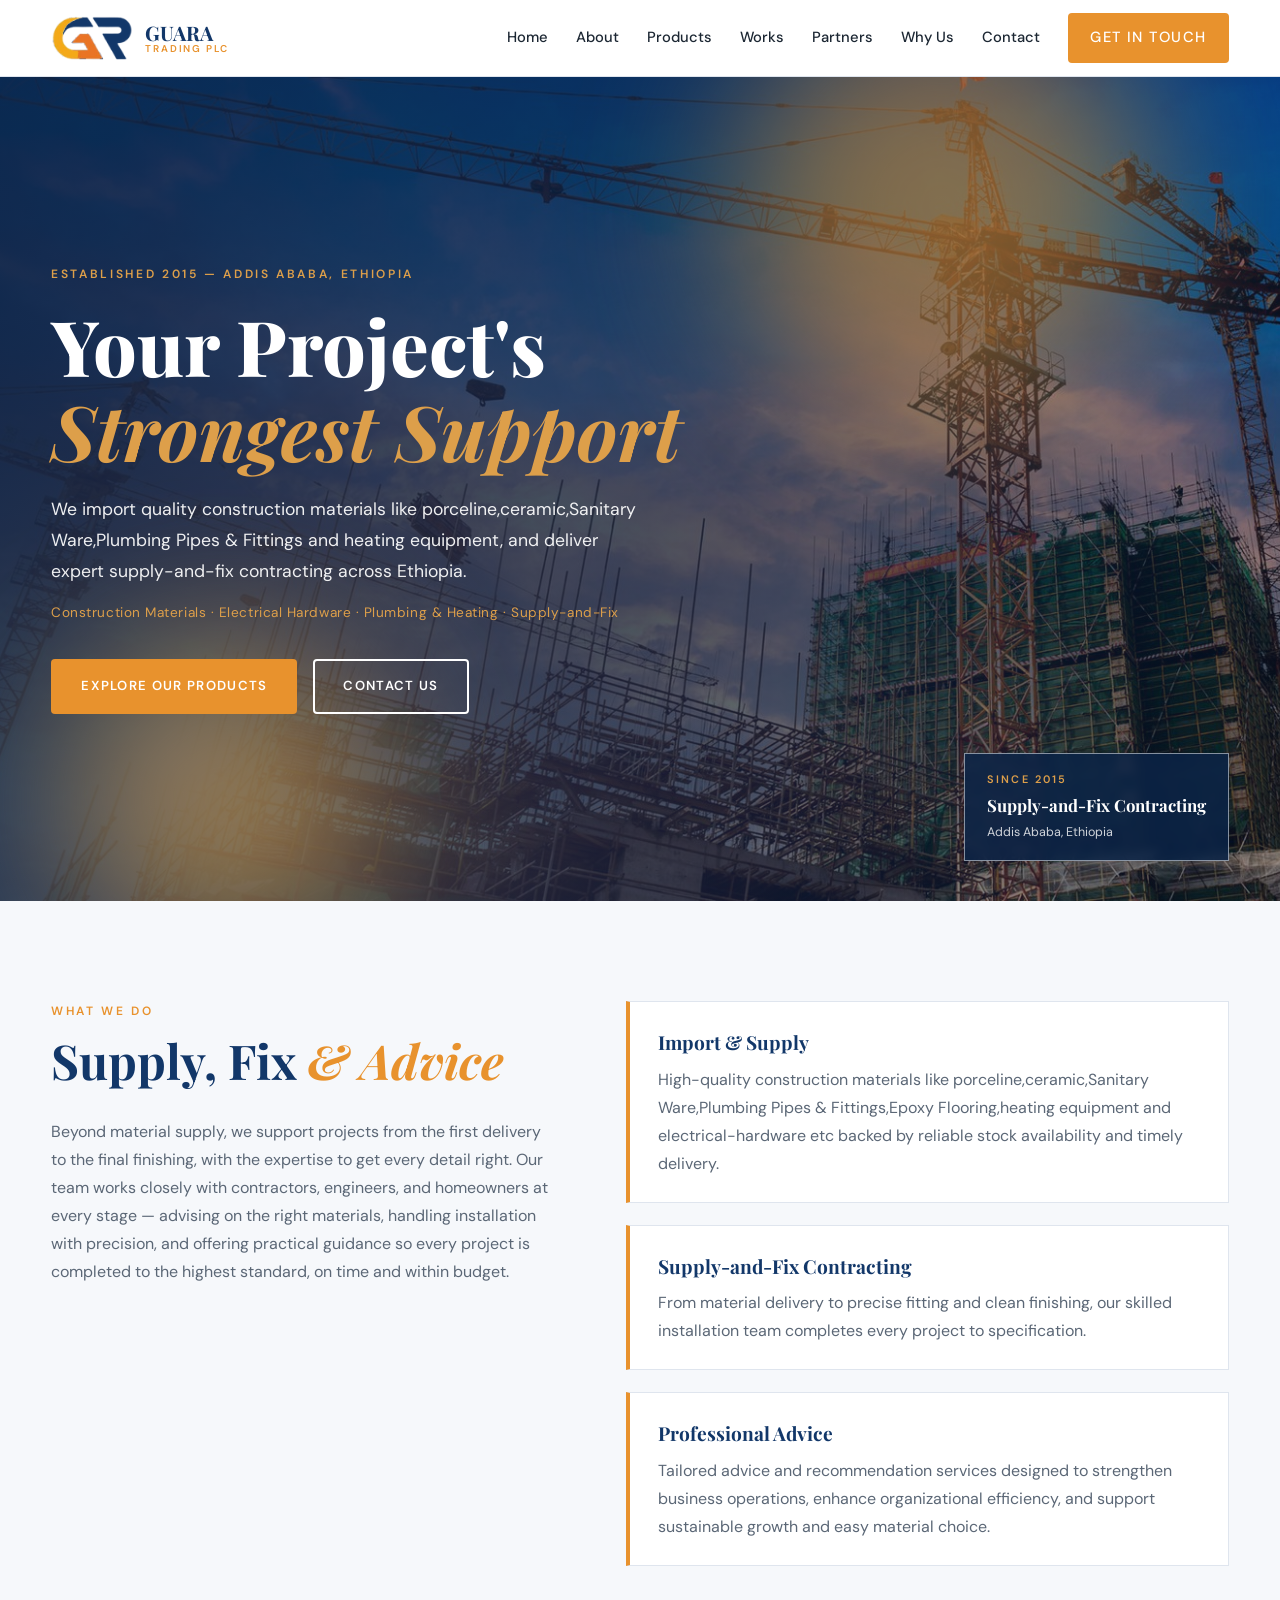
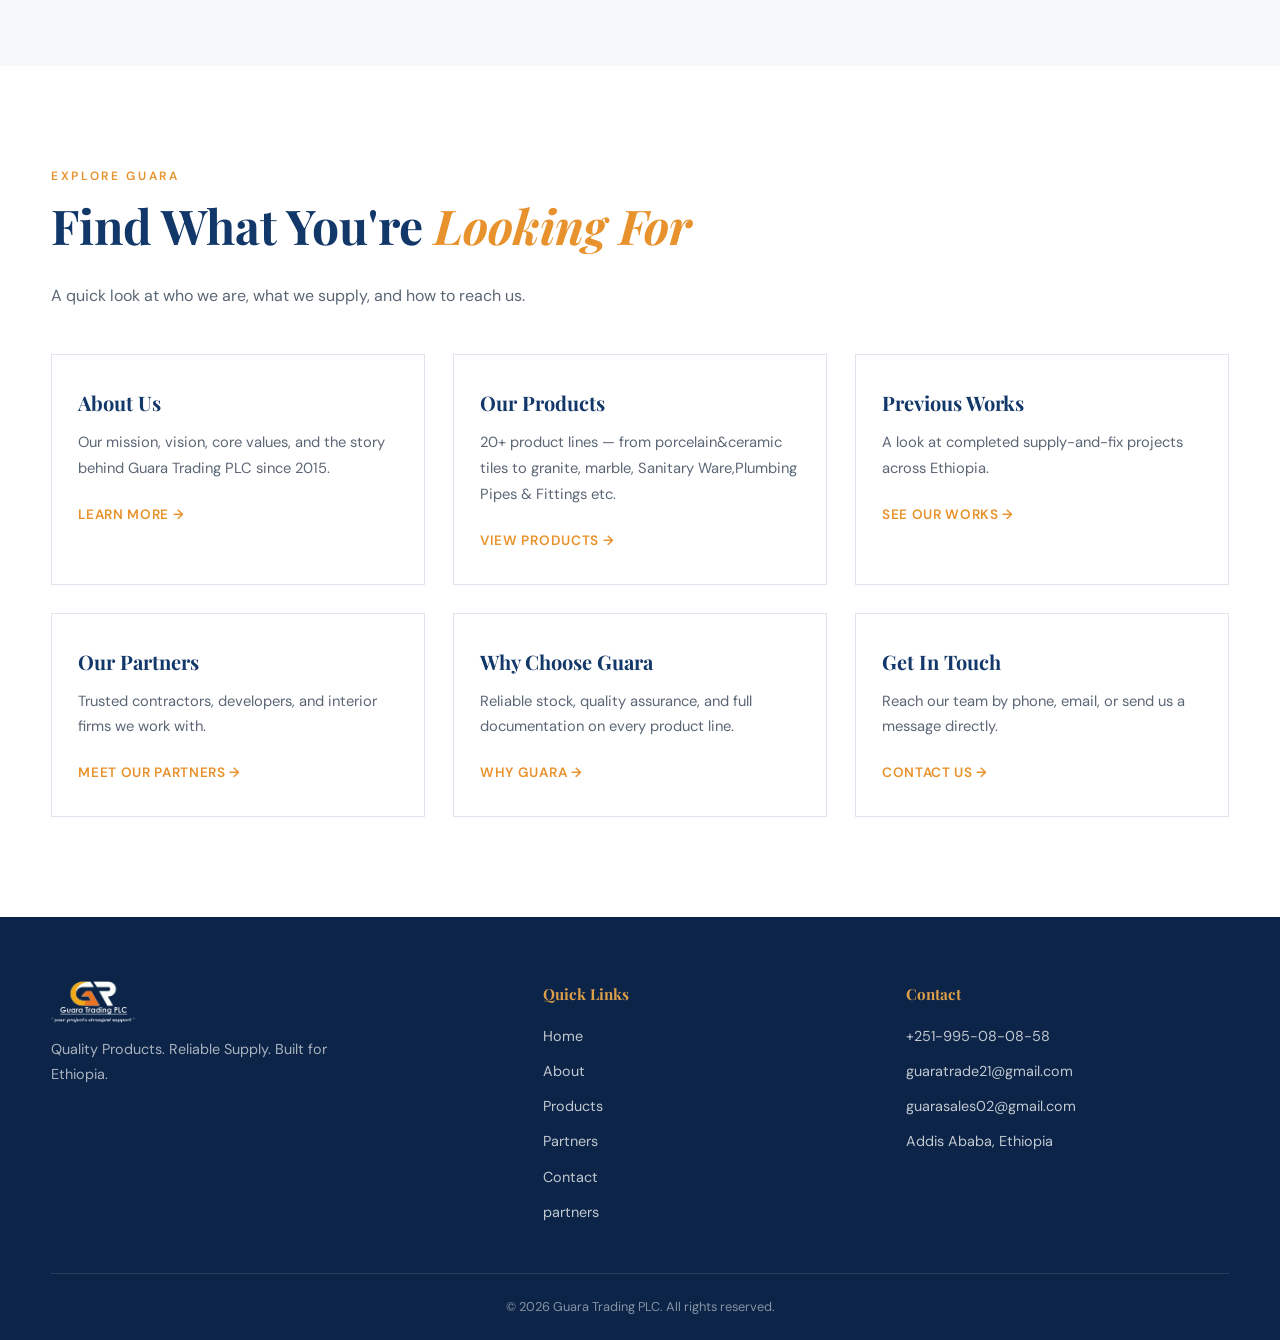
==== commit 6f9ba0c2: "fix: remove conflict markers, restore clean files" ====
--- a/index.html
+++ b/index.html
@@ -1,4 +1,3 @@
-<<<<<<< HEAD
 <!doctype html>
 <html lang="en">
   <head>
@@ -225,231 +224,3 @@
     <script src="JS/main.js"></script>
   </body>
 </html>
-=======
-<!doctype html>
-<html lang="en">
-  <head>
-    <meta charset="UTF-8" />
-    <meta name="viewport" content="width=device-width, initial-scale=1.0" />
-    <meta name="color-scheme" content="light" />
-    <title>Guara Trading PLC | Your Project's Strongest Support</title>
-    <meta
-      name="description"
-      content="Guara Trading PLC - importer of construction materials, plumbing, electrical hardware, and supply-and-fix contracting in Ethiopia."
-    />
-    <script>
-      document.documentElement.classList.add("js");
-    </script>
-    <link rel="preconnect" href="https://fonts.googleapis.com" />
-    <link rel="preconnect" href="https://fonts.gstatic.com" crossorigin />
-    <link
-      href="https://fonts.googleapis.com/css2?family=DM+Sans:wght@400;500;600;700&family=Playfair+Display:ital,wght@0,600;0,700;0,800;1,600;1,700&display=swap"
-      rel="stylesheet"
-    />
-    <link rel="stylesheet" href="CSS/style.css" />
-  </head>
-  <body>
-    <!-- ==================== NAVBAR ==================== -->
-    <header class="navbar" id="navbar">
-      <div class="container navbar__inner">
-        <a href="index.html" class="brand">
-          <img src="image/logo.png" alt="Guara Trading PLC logo" />
-          <span>GUARA <small>TRADING PLC</small></span>
-        </a>
-        <nav class="menu" id="menu">
-          <a href="index.html">Home</a>
-          <a href="about.html">About</a>
-          <a href="products.html">Products</a>
-          <a href="works.html">Works</a>
-          <a href="partners.html">Partners</a>
-          <a href="why-us.html">Why Us</a>
-          <a href="contact.html">Contact</a>
-          <a href="contact.html" class="btn btn--primary btn--small"
-            >Get in Touch</a
-          >
-        </nav>
-        <button class="menu-toggle" id="menuToggle" aria-label="Open menu">
-          &#9776;
-        </button>
-      </div>
-    </header>
-
-    <!-- ==================== HERO ==================== -->
-    <section class="hero" id="home">
-      <div class="hero__glow hero__glow--1"></div>
-      <div class="hero__glow hero__glow--2"></div>
-      <div class="container">
-        <div class="hero__content">
-          <p class="eyebrow eyebrow--light">
-            Established 2015 &mdash; Addis Ababa, Ethiopia
-          </p>
-          <h1>Your Project's <em>Strongest Support</em></h1>
-          <p class="hero__text">
-            We import quality construction materials like
-            porceline,ceramic,Sanitary Ware,Plumbing Pipes & Fittings and
-            heating equipment, and deliver expert supply-and-fix contracting
-            across Ethiopia.
-          </p>
-          <p class="hero__tags">
-            Construction Materials &middot; Electrical Hardware &middot;
-            Plumbing &amp; Heating &middot; Supply-and-Fix
-          </p>
-          <div class="hero__buttons">
-            <a href="products.html" class="btn btn--primary"
-              >Explore Our Products</a
-            >
-            <a href="contact.html" class="btn btn--outline-light">Contact Us</a>
-          </div>
-        </div>
-      </div>
-      <div class="hero__badge">
-        <span>Since 2015</span>
-        <strong>Supply-and-Fix Contracting</strong>
-        <small>Addis Ababa, Ethiopia</small>
-      </div>
-    </section>
-
-    <!-- ==================== WHAT WE DO ==================== -->
-    <section class="section section--soft" id="services">
-      <div class="container what">
-        <div class="reveal">
-          <p class="eyebrow">What We Do</p>
-          <h2 class="section-title">Supply, Fix <em>&amp; Advice</em></h2>
-          <p class="lead">
-            Beyond material supply, we support projects from the first delivery
-            to the final finishing, with the expertise to get every detail
-            right. Our team works closely with contractors, engineers, and
-            homeowners at every stage — advising on the right materials,
-            handling installation with precision, and offering practical
-            guidance so every project is completed to the highest standard, on
-            time and within budget.
-          </p>
-        </div>
-
-        <div class="features reveal">
-          <article class="feature">
-            <h3>Import &amp; Supply</h3>
-            <p>
-              High-quality construction materials like
-              porceline,ceramic,Sanitary Ware,Plumbing Pipes & Fittings,Epoxy
-              Flooring,heating equipment and electrical-hardware etc backed by
-              reliable stock availability and timely delivery.
-            </p>
-          </article>
-          <article class="feature">
-            <h3>Supply-and-Fix Contracting</h3>
-            <p>
-              From material delivery to precise fitting and clean finishing, our
-              skilled installation team completes every project to
-              specification.
-            </p>
-          </article>
-          <article class="feature">
-            <h3>Professional Advice</h3>
-            <p>
-              Tailored advice and recommendation services designed to strengthen
-              business operations, enhance organizational efficiency, and
-              support sustainable growth and easy material choice.
-            </p>
-          </article>
-        </div>
-      </div>
-    </section>
-
-    <!-- ==================== EXPLORE SECTIONS (TEASERS) ==================== -->
-    <section class="section" id="explore">
-      <div class="container">
-        <div class="reveal">
-          <p class="eyebrow">Explore Guara</p>
-          <h2 class="section-title">Find What You're <em>Looking For</em></h2>
-          <p class="lead">
-            A quick look at who we are, what we supply, and how to reach us.
-          </p>
-        </div>
-
-        <div class="teaser-grid reveal">
-          <article class="teaser-card">
-            <h3>About Us</h3>
-            <p>
-              Our mission, vision, core values, and the story behind Guara
-              Trading PLC since 2015.
-            </p>
-            <a href="about.html">Learn More &rarr;</a>
-          </article>
-
-          <article class="teaser-card">
-            <h3>Our Products</h3>
-            <p>
-              20+ product lines — from porcelain&ceramic tiles to granite,
-              marble, Sanitary Ware,Plumbing Pipes & Fittings etc.
-            </p>
-            <a href="products.html">View Products &rarr;</a>
-          </article>
-
-          <article class="teaser-card">
-            <h3>Previous Works</h3>
-            <p>A look at completed supply-and-fix projects across Ethiopia.</p>
-            <a href="works.html">See Our Works &rarr;</a>
-          </article>
-
-          <article class="teaser-card">
-            <h3>Our Partners</h3>
-            <p>
-              Trusted contractors, developers, and interior firms we work with.
-            </p>
-            <a href="partners.html">Meet Our Partners &rarr;</a>
-          </article>
-
-          <article class="teaser-card">
-            <h3>Why Choose Guara</h3>
-            <p>
-              Reliable stock, quality assurance, and full documentation on every
-              product line.
-            </p>
-            <a href="why-us.html">Why Guara &rarr;</a>
-          </article>
-
-          <article class="teaser-card">
-            <h3>Get In Touch</h3>
-            <p>
-              Reach our team by phone, email, or send us a message directly.
-            </p>
-            <a href="contact.html">Contact Us &rarr;</a>
-          </article>
-        </div>
-      </div>
-    </section>
-
-    <!-- ==================== FOOTER ==================== -->
-    <footer class="footer">
-      <div class="container footer__inner">
-        <div class="footer__brand">
-          <img src="image/logo-white.png" alt="Guara Trading PLC" />
-          <p>Quality Products. Reliable Supply. Built for Ethiopia.</p>
-        </div>
-        <div class="footer__col">
-          <h4>Quick Links</h4>
-          <a href="index.html">Home</a>
-          <a href="about.html">About</a>
-          <a href="products.html">Products</a>
-          <a href="partners.html">Partners</a>
-          <a href="contact.html">Contact</a>
-          <a href="partners.html">partners</a>
-        </div>
-        <div class="footer__col">
-          <h4>Contact</h4>
-          <a href="tel:+251995080858">+251-995-08-08-58</a>
-          <a href="mailto:guaratrade21@gmail.com">guaratrade21@gmail.com</a>
-          <a href="mailto:guarasales02@gmail.com">guarasales02@gmail.com</a>
-          <span>Addis Ababa, Ethiopia</span>
-        </div>
-      </div>
-      <div class="footer__bottom">
-        <span>&copy; 2026 Guara Trading PLC. All rights reserved.</span>
-      </div>
-    </footer>
-
-    <script src="JS/main.js"></script>
-  </body>
-</html>
->>>>>>> 9be41e34d97d3ec7a1d93f015b3db9a810908bfd
--- a/CSS/style.css
+++ b/CSS/style.css
@@ -1,4 +1,3 @@
-<<<<<<< HEAD
 /* ==================== VARIABLES ==================== */
 :root {
   --navy: #123769;
@@ -1381,1387 +1380,3 @@
     grid-template-columns: 1fr;
     gap: 30px;
   }
-=======
-/* ==================== VARIABLES ==================== */
-:root {
-  --navy: #123769;
-  --navy-dark: #0b2447;
-  --orange: #e8922d;
-  --gold: #dd9f4a;
-  --bg: #ffffff;
-  --bg-soft: #f6f8fb;
-  --text: #1c2733;
-  --muted: #5b6776;
-  --border: #dfe5ee;
-  --font-head: "Playfair Display", Georgia, serif;
-  --font-body: "DM Sans", Arial, sans-serif;
-}
-
-/* ==================== BASE ==================== */
-* {
-  box-sizing: border-box;
-  margin: 0;
-  padding: 0;
-}
-
-html {
-  scroll-behavior: smooth;
-  scroll-padding-top: 80px;
-}
-
-body {
-  font-family: var(--font-body);
-  color: var(--text);
-  background: var(--bg);
-  line-height: 1.75;
-}
-
-img {
-  max-width: 100%;
-  display: block;
-}
-a {
-  text-decoration: none;
-  color: inherit;
-}
-ul {
-  list-style: none;
-}
-
-.container {
-  width: min(1180px, 92%);
-  margin-inline: auto;
-}
-
-.section {
-  padding: 100px 0;
-  overflow-x: clip;
-}
-.section--soft {
-  background: var(--bg-soft);
-}
-
-.section-title {
-  font-family: var(--font-head);
-  font-weight: 700;
-  font-size: clamp(2rem, 4vw, 3rem);
-  color: var(--navy);
-  line-height: 1.2;
-  margin: 10px 0 28px;
-}
-.section-title em {
-  color: var(--orange);
-}
-
-.eyebrow {
-  font-size: 0.75rem;
-  letter-spacing: 0.22em;
-  text-transform: uppercase;
-  font-weight: 600;
-  color: var(--orange);
-}
-.eyebrow--light {
-  color: var(--gold);
-}
-
-.lead {
-  color: var(--muted);
-  max-width: 520px;
-}
-
-/* ==================== SCROLL ANIMATION ==================== */
-.js .reveal {
-  opacity: 0;
-  transform: translateY(28px);
-  transition:
-    opacity 0.8s ease,
-    transform 0.8s ease;
-}
-.js .reveal.visible {
-  opacity: 1;
-  transform: none;
-}
-
-@media (prefers-reduced-motion: reduce) {
-  .js .reveal {
-    opacity: 1;
-    transform: none;
-    transition: none;
-  }
-}
-
-/* ==================== BUTTONS ==================== */
-.btn {
-  display: inline-block;
-  padding: 14px 28px;
-  font-size: 0.82rem;
-  font-weight: 600;
-  letter-spacing: 0.1em;
-  text-transform: uppercase;
-  border-radius: 4px;
-  border: 2px solid transparent;
-  transition: 0.25s;
-  cursor: pointer;
-}
-.btn--primary {
-  background: var(--orange);
-  color: #fff;
-}
-.btn--primary:hover {
-  background: #cf7f1c;
-}
-.btn--outline-light {
-  border-color: #fff;
-  color: #fff;
-}
-.btn--outline-light:hover {
-  background: #fff;
-  color: var(--navy);
-}
-.btn--small {
-  padding: 10px 20px;
-  font-size: 0.75rem;
-}
-
-/* ==================== NAVBAR ==================== */
-.navbar {
-  position: sticky;
-  top: 0;
-  z-index: 100;
-  background: rgba(255, 255, 255, 0.96);
-  backdrop-filter: blur(8px);
-  border-bottom: 1px solid var(--border);
-  transition: box-shadow 0.3s;
-}
-.navbar.scrolled {
-  box-shadow: 0 4px 20px rgba(11, 36, 71, 0.08);
-}
-
-.navbar__inner {
-  display: flex;
-  align-items: center;
-  justify-content: space-between;
-  height: 76px;
-}
-
-.brand {
-  display: flex;
-  align-items: center;
-  gap: 12px;
-  font-family: var(--font-head);
-  font-weight: 700;
-  font-size: 1.25rem;
-  color: var(--navy);
-  line-height: 1.1;
-}
-.brand img {
-  height: 44px;
-  width: auto;
-}
-.brand small {
-  display: block;
-  font-family: var(--font-body);
-  font-size: 0.62rem;
-  letter-spacing: 0.18em;
-  color: var(--orange);
-  font-weight: 600;
-}
-
-.menu {
-  display: flex;
-  align-items: center;
-  gap: 28px;
-}
-.menu a {
-  font-size: 0.92rem;
-  font-weight: 500;
-  transition: color 0.2s;
-}
-.menu a:hover {
-  color: var(--orange);
-}
-.menu .btn--primary,
-.menu .btn--primary:hover {
-  color: #fff;
-}
-
-.menu-toggle {
-  display: none;
-  background: none;
-  border: 0;
-  font-size: 1.8rem;
-  color: var(--navy);
-  cursor: pointer;
-}
-
-/* ==================== HERO ==================== */
-.hero {
-  position: relative;
-  min-height: calc(100vh - 76px);
-  display: flex;
-  align-items: center;
-  color: #fff;
-  overflow: hidden;
-  background-color: var(--navy-dark);
-}
-
-.hero::before {
-  content: "";
-  position: absolute;
-  inset: 0;
-  background:
-    linear-gradient(
-      105deg,
-      rgba(11, 36, 71, 0.92) 0%,
-      rgba(11, 36, 71, 0.75) 50%,
-      rgba(11, 36, 71, 0.35) 100%
-    ),
-    url("../image/hero.jpg") center / cover no-repeat;
-  animation: heroZoom 7s ease-in-out infinite alternate;
-  z-index: 0;
-}
-
-@keyframes heroZoom {
-  from {
-    transform: scale(1);
-  }
-  to {
-    transform: scale(1.15);
-  }
-}
-
-.hero__glow {
-  position: absolute;
-  z-index: 1;
-  pointer-events: none;
-  border-radius: 50%;
-  filter: blur(80px);
-  opacity: 0.55;
-}
-.hero__glow--1 {
-  width: 420px;
-  height: 420px;
-  top: -80px;
-  right: 10%;
-  background: var(--orange);
-  animation: glowFloat1 6s ease-in-out infinite;
-}
-.hero__glow--2 {
-  width: 320px;
-  height: 320px;
-  bottom: -60px;
-  left: 5%;
-  background: var(--gold);
-  animation: glowFloat2 7s ease-in-out infinite;
-}
-
-@keyframes glowFloat1 {
-  0%,
-  100% {
-    transform: translate(0, 0) scale(1);
-  }
-  50% {
-    transform: translate(-40px, 30px) scale(1.15);
-  }
-}
-@keyframes glowFloat2 {
-  0%,
-  100% {
-    transform: translate(0, 0) scale(1);
-  }
-  50% {
-    transform: translate(30px, -25px) scale(1.1);
-  }
-}
-
-.hero .container,
-.hero__badge {
-  position: relative;
-  z-index: 2;
-}
-
-@media (prefers-reduced-motion: reduce) {
-  .hero::before {
-    animation: none;
-  }
-  .hero__glow--1,
-  .hero__glow--2 {
-    animation: none;
-  }
-}
-
-.hero__content {
-  max-width: 760px;
-  padding: 80px 0;
-}
-
-.hero h1 {
-  font-family: var(--font-head);
-  font-weight: 800;
-  font-size: clamp(2.6rem, 6vw, 4.8rem);
-  line-height: 1.1;
-  margin: 18px 0 22px;
-}
-.hero h1 em {
-  color: var(--gold);
-  font-style: italic;
-  font-weight: 700;
-}
-
-.hero__text {
-  font-size: 1.1rem;
-  max-width: 600px;
-  opacity: 0.92;
-  margin-bottom: 14px;
-}
-.hero__tags {
-  font-size: 0.85rem;
-  letter-spacing: 0.04em;
-  color: var(--gold);
-  margin-bottom: 34px;
-}
-.hero__buttons {
-  display: flex;
-  flex-wrap: wrap;
-  gap: 16px;
-}
-
-.hero__badge {
-  position: absolute;
-  right: 4%;
-  bottom: 40px;
-  display: flex;
-  flex-direction: column;
-  gap: 2px;
-  padding: 16px 22px;
-  background: rgba(11, 36, 71, 0.85);
-  border: 1px solid rgba(255, 255, 255, 0.5);
-  backdrop-filter: blur(4px);
-}
-.hero__badge span {
-  font-size: 0.68rem;
-  letter-spacing: 0.2em;
-  text-transform: uppercase;
-  color: var(--gold);
-  font-weight: 600;
-}
-.hero__badge strong {
-  font-family: var(--font-head);
-  font-size: 1.05rem;
-}
-.hero__badge small {
-  font-size: 0.78rem;
-  opacity: 0.8;
-}
-
-/* ==================== ABOUT ==================== */
-.about {
-  display: grid;
-  grid-template-columns: 1.1fr 1fr;
-  gap: 72px;
-  align-items: start;
-  margin-top: 20px;
-}
-
-.about__text h3 {
-  font-family: var(--font-head);
-  color: var(--navy);
-  font-size: 1.35rem;
-  margin: 0 0 10px;
-}
-.about__text p {
-  color: var(--muted);
-  margin-bottom: 34px;
-}
-
-.values {
-  display: grid;
-  grid-template-columns: 1fr 1fr;
-  gap: 14px 30px;
-}
-.values li {
-  position: relative;
-  padding-left: 22px;
-  font-weight: 500;
-}
-.values li::before {
-  content: "";
-  position: absolute;
-  left: 0;
-  top: 0.65em;
-  width: 8px;
-  height: 8px;
-  background: var(--orange);
-}
-
-.about__image {
-  position: relative;
-  margin: 0;
-}
-.about__image::before {
-  content: "";
-  position: absolute;
-  top: 18px;
-  left: 18px;
-  right: -18px;
-  bottom: -18px;
-  border: 2px solid var(--orange);
-}
-.about__image img {
-  position: relative;
-  width: 100%;
-  height: 520px;
-  object-fit: cover;
-  background: var(--bg-soft);
-}
-.about__image figcaption {
-  position: absolute;
-  left: 0;
-  right: 0;
-  bottom: 0;
-  display: flex;
-  flex-direction: column;
-  padding: 70px 24px 20px;
-  color: #fff;
-  background: linear-gradient(transparent, rgba(11, 36, 71, 0.88));
-}
-.about__image figcaption strong {
-  font-family: var(--font-head);
-  font-size: 1.25rem;
-}
-.about__image figcaption span {
-  font-size: 0.85rem;
-  opacity: 0.85;
-}
-
-.history {
-  max-width: 720px;
-  margin-top: 70px;
-  padding-left: 26px;
-  border-left: 4px solid var(--orange);
-}
-.history h3 {
-  font-family: var(--font-head);
-  color: var(--navy);
-  font-size: 1.4rem;
-  margin-bottom: 10px;
-}
-.history p {
-  color: var(--muted);
-}
-.history b {
-  color: var(--text);
-}
-
-.stats {
-  display: grid;
-  grid-template-columns: repeat(3, 1fr);
-  gap: 16px;
-  max-width: 720px;
-  margin-top: 40px;
-}
-.stat {
-  border: 1px solid var(--border);
-  background: var(--bg-soft);
-  padding: 22px 10px;
-  text-align: center;
-}
-.stat strong {
-  display: block;
-  font-family: var(--font-head);
-  font-size: 2rem;
-  color: var(--navy);
-  line-height: 1.2;
-}
-.stat span {
-  font-size: 0.7rem;
-  letter-spacing: 0.12em;
-  text-transform: uppercase;
-  color: var(--muted);
-}
-
-/* ==================== WHAT WE DO ==================== */
-.what {
-  display: grid;
-  grid-template-columns: 1fr 1.2fr;
-  gap: 72px;
-  align-items: start;
-}
-
-.features {
-  display: flex;
-  flex-direction: column;
-  gap: 22px;
-}
-.feature {
-  background: #fff;
-  border: 1px solid var(--border);
-  border-left: 4px solid var(--orange);
-  padding: 24px 28px;
-}
-.feature h3 {
-  font-family: var(--font-head);
-  color: var(--navy);
-  font-size: 1.2rem;
-  margin-bottom: 6px;
-}
-.feature p {
-  color: var(--muted);
-}
-/* ==================== PRODUCTS ==================== */
-.products-banner {
-  position: relative;
-  margin-top: 28px;
-  border-radius: 14px;
-  overflow: hidden;
-  border: 1px solid var(--border);
-}
-.products-banner__img {
-  width: 100%;
-  height: 420px;
-  object-fit: cover;
-  display: block;
-  transition: transform 0.5s ease;
-}
-.products-banner:hover .products-banner__img {
-  transform: scale(1.04);
-}
-.products-banner::before {
-  content: "";
-  position: absolute;
-  inset: 0;
-  z-index: 1;
-  background: linear-gradient(
-    105deg,
-    rgba(11, 36, 71, 0.88) 0%,
-    rgba(11, 36, 71, 0.55) 45%,
-    rgba(11, 36, 71, 0.15) 100%
-  );
-}
-.products-banner__shine {
-  position: absolute;
-  inset: 0;
-  z-index: 2;
-  pointer-events: none;
-  mix-blend-mode: overlay;
-  background: linear-gradient(
-    115deg,
-    transparent 20%,
-    rgba(255, 255, 255, 0.4) 35%,
-    rgba(255, 255, 255, 0.05) 50%,
-    transparent 65%
-  );
-  background-size: 250% 250%;
-  animation: bannerShine 5s ease-in-out infinite;
-}
-@keyframes bannerShine {
-  0% {
-    background-position: 200% 0%;
-  }
-  50% {
-    background-position: 0% 100%;
-  }
-  100% {
-    background-position: 200% 0%;
-  }
-}
-.products-banner__overlay {
-  position: absolute;
-  inset: 0;
-  z-index: 3;
-  display: flex;
-  flex-direction: column;
-  justify-content: center;
-  padding: 0 48px;
-  color: #fff;
-}
-.products-banner__title {
-  font-family: var(--font-head);
-  font-weight: 800;
-  font-size: clamp(2rem, 4.5vw, 3.2rem);
-  line-height: 1.15;
-  margin-top: 10px;
-}
-.products-banner__title em {
-  color: var(--gold);
-  font-style: italic;
-}
-.products-lead {
-  max-width: 820px;
-  margin: 28px auto 0;
-  text-align: center;
-  font-size: 1.05rem;
-}
-@media (prefers-reduced-motion: reduce) {
-  .products-banner__shine {
-    animation: none;
-  }
-}
-@media (max-width: 900px) {
-  .products-banner__img {
-    height: 300px;
-  }
-  .products-banner__overlay {
-    padding: 0 24px;
-  }
-}
-.products-grid {
-  margin-top: 44px;
-  display: grid;
-  grid-template-columns: repeat(3, 1fr);
-  gap: 28px;
-}
-@media (min-width: 901px) {
-  .product-card--standalone {
-    grid-column: 1 / -1;
-  }
-  .product-card--standalone .product-card__img {
-    height: 420px;
-  }
-}
-
-.product-card {
-  background: #fff;
-  border: 1px solid var(--border);
-  border-radius: 10px;
-  overflow: hidden;
-  cursor: pointer;
-  transition:
-    transform 0.3s,
-    box-shadow 0.3s,
-    border-color 0.3s;
-}
-.product-card:hover {
-  transform: translateY(-8px);
-  box-shadow: 0 24px 46px rgba(11, 36, 71, 0.18);
-  border-color: var(--orange);
-}
-
-.product-card__img {
-  position: relative;
-  height: 210px;
-  overflow: hidden;
-  background: linear-gradient(135deg, #eef2f8, #dde6f0);
-}
-.product-card__img img {
-  width: 100%;
-  height: 100%;
-  object-fit: cover;
-  transition: transform 0.5s ease;
-}
-.product-card:hover .product-card__img img {
-  transform: scale(1.1);
-}
-
-.product-card__img::after {
-  content: "";
-  position: absolute;
-  inset: 0;
-  background: linear-gradient(to top, rgba(11, 36, 71, 0.35), transparent 55%);
-  opacity: 0;
-  transition: opacity 0.3s;
-}
-.product-card:hover .product-card__img::after {
-  opacity: 1;
-}
-
-.product-card__body {
-  padding: 22px 24px 26px;
-}
-.product-card__body h3 {
-  font-family: var(--font-head);
-  color: var(--navy);
-  font-size: 1.15rem;
-  margin-bottom: 8px;
-}
-.product-card__body p {
-  color: var(--muted);
-  font-size: 0.92rem;
-  margin-bottom: 16px;
-}
-
-.tags {
-  display: flex;
-  flex-wrap: wrap;
-  gap: 8px;
-}
-.tags span {
-  font-size: 0.7rem;
-  font-weight: 600;
-  letter-spacing: 0.04em;
-  padding: 5px 10px;
-  border: 1px solid var(--border);
-  color: var(--navy);
-  background: var(--bg-soft);
-}
-
-/* ==================== PARTNERS ==================== */
-.partners-banner h2 {
-  font-family: "Times New Roman", Times, serif;
-  font-size: 32px;
-  font-weight: bold;
-  text-align: center;
-}
-.partners__head {
-  text-align: center;
-}
-.partners__head .lead {
-  margin-inline: auto;
-}
-.partners__head .eyebrow {
-  display: block;
-}
-
-.partners-grid {
-  margin-top: 48px;
-  display: grid;
-  grid-template-columns: repeat(4, 1fr);
-  gap: 20px;
-}
-
-.partner-logo {
-  height: 170px;
-  display: flex;
-  flex-direction: column;
-  align-items: center;
-  justify-content: center;
-  gap: 12px;
-  background: #fff;
-  border: 1px solid var(--border);
-  padding: 20px;
-  text-align: center;
-  transition: 0.25s;
-}
-.partner-logo img {
-  max-height: 85px;
-  max-width: 100%;
-  object-fit: contain;
-  filter: grayscale(100%);
-  opacity: 0.8;
-  transition: 0.25s;
-}
-.partner-logo:hover { border-color: var(--orange); box-shadow: 0 14px 28px rgba(11,36,71,0.1); }
-.partner-logo:hover img { filter: none; opacity: 1; }
-
-.partner-logo--text-only { gap: 8px; }
-.partner-logo__text-mark {
-  font-family: var(--font-head);
-  font-weight: 800;
-  font-style: italic;
-  font-size: 1.3rem;
-  color: var(--navy);
-  filter: grayscale(100%);
-  opacity: 0.8;
-  transition: 0.25s;
-}
-.partner-logo--text-only:hover .partner-logo__text-mark { filter: none; opacity: 1; color: var(--orange); }
-.partner-logo--text-only .partner-logo__name { display: none; }
-}.partners-intro {
-  max-width: 760px;
-  margin: 0 auto 50px;
-  padding: 30px 34px;
-  background: #fff;
-  border: 1px solid var(--border);
-  border-left: 4px solid var(--orange);
-  text-align: center;
-}
-.partners-intro p {
-  color: var(--muted);
-  font-size: 1.02rem;
-  line-height: 1.85;
-}
-/* ==================== PREVIOUS WORKS ==================== */
-.works-grid {
-  margin-top: 44px;
-  display: grid;
- grid-template-columns: repeat(2, 1fr);
-  gap: 28px;
-}
-
-.work-card {
-  background: #fff;
-  border: 1px solid var(--border);
-  overflow: hidden;
-  transition:
-    transform 0.25s,
-    box-shadow 0.25s;
-}
-.work-card:hover {
-  transform: translateY(-6px);
-  box-shadow: 0 18px 34px rgba(11, 36, 71, 0.12);
-}
-
-.work-card__img { height: 320px; overflow: hidden; background: var(--bg-soft); position: relative; }
-.work-card__img img {
-  width: 112%;
-  height: 100%;
-  object-fit: cover;
-  margin-left: -6%;
-  animation: imageSway 7s ease-in-out infinite;
-}
-.work-card:hover .work-card__img img { animation-play-state: paused; transform: scale(1.08); transition: transform 0.4s; }
-
-.work-card__img video {
-  width: 100%;
-  height: 100%;
-  object-fit: cover;
-  display: block;
-  transition: transform 0.5s ease;
-}
-.work-card--video:hover .work-card__img video { transform: scale(1.1); }
-
-.work-card--video .work-card__img::after {
-  content: "";
-  position: absolute;
-  top: 14px;
-  right: 14px;
-  width: 10px;
-  height: 10px;
-  border-radius: 50%;
-  background: var(--orange);
-  box-shadow: 0 0 0 4px rgba(232,146,45,0.3);
-  animation: liveDot 1.6s ease-in-out infinite;
-}
-@keyframes liveDot {
-  0%, 100% { opacity: 1; }
-  50% { opacity: 0.4; }
-} 
-
-@keyframes imageSway {
-  0%, 100% { transform: translateX(0); }
-  50% { transform: translateX(-5%); }
-}
-
-@media (prefers-reduced-motion: reduce) {
-  .work-card__img img { animation: none; }
-}
-
-.work-card__body {
-  padding: 22px 24px 26px;
-}
-.work-card__body h3 {
-  font-family: var(--font-head);
-  color: var(--navy);
-  font-size: 1.1rem;
-  margin-bottom: 8px;
-}
-.work-card__body p {
-  color: var(--muted);
-  font-size: 0.9rem;
-}
-/* ==================== CLICKABLE CARDS ==================== */
-.work-card { cursor: pointer; }
-
-/* ==================== CEILING SLIDER ==================== */
-.slider .slide {
-  position: absolute;
-  inset: 0;
-  width: 100%;
-  height: 100%;
-  margin: 0;
-  object-fit: cover;
-  opacity: 0;
-  transform: scale(1);
-  animation: none;
-  transition: opacity 1s ease, transform 6s ease;
-}
-.slider .slide.is-active {
-  opacity: 1;
-  transform: scale(1.08);
-}
-.work-card:hover .slider .slide { transform: none; }
-.work-card:hover .slider .slide.is-active { transform: scale(1.08); }
-
-.slider__dots {
-  position: absolute;
-  bottom: 12px;
-  left: 50%;
-  transform: translateX(-50%);
-  display: flex;
-  gap: 8px;
-  z-index: 2;
-}
-.slider__dots span {
-  width: 9px;
-  height: 9px;
-  border-radius: 50%;
-  background: rgba(255, 255, 255, 0.55);
-  transition: all 0.3s;
-}
-.slider__dots span.is-active {
-  background: var(--orange);
-  width: 24px;
-  border-radius: 6px;
-}
-
-.work-card--video .work-card__img::before {
-  content: "\26F6";
-  position: absolute;
-  bottom: 12px;
-  right: 14px;
-  z-index: 2;
-  color: #fff;
-  font-size: 1.3rem;
-  text-shadow: 0 2px 6px rgba(0,0,0,.6);
-}
-
-
-/* ==================== WHY US ==================== */
-.why-grid {
-  margin-top: 44px;
-  display: grid;
-  grid-template-columns: repeat(3, 1fr);
-  gap: 28px;
-}
-
-.why-card {
-  padding: 30px 26px;
-  background: #fff;
-  border: 1px solid var(--border);
-  transition: 0.25s;
-}
-.why-card:hover {
-  border-color: var(--orange);
-  transform: translateY(-4px);
-}
-
-.why-card__num {
-  display: block;
-  font-family: var(--font-head);
-  font-size: 1.6rem;
-  color: var(--orange);
-  margin-bottom: 12px;
-}
-.why-card h3 {
-  font-family: var(--font-head);
-  color: var(--navy);
-  font-size: 1.15rem;
-  margin-bottom: 8px;
-}
-.why-card p {
-  color: var(--muted);
-  font-size: 0.92rem;
-}
-/* ==================== DOCUMENTATION ==================== */
-.docs__head {
-  text-align: center;
-}
-.docs__head .lead {
-  margin-inline: auto;
-}
-.docs__head .eyebrow {
-  display: block;
-}
-
-.docs-grid {
-  margin-top: 44px;
-  display: grid;
-  grid-template-columns: repeat(4, 1fr);
-  gap: 24px;
-}
-
-.doc-card {
-  background: #fff;
-  border: 1px solid var(--border);
-  border-top: 4px solid var(--navy);
-  padding: 26px 22px;
-  text-align: center;
-  transition: 0.25s;
-}
-.doc-card:hover {
-  border-top-color: var(--orange);
-  transform: translateY(-4px);
-}
-
-.doc-card__badge {
-  display: inline-block;
-  font-size: 0.65rem;
-  font-weight: 700;
-  letter-spacing: 0.08em;
-  text-transform: uppercase;
-  color: #1c8a4c;
-  background: #e7f6ec;
-  padding: 4px 12px;
-  border-radius: 20px;
-  margin-bottom: 14px;
-}
-.doc-card__badge--request {
-  color: var(--orange);
-  background: #fdf1e2;
-}
-
-.doc-card h3 {
-  font-family: var(--font-head);
-  color: var(--navy);
-  font-size: 1.05rem;
-  margin-bottom: 8px;
-}
-.doc-card p {
-  color: var(--muted);
-  font-size: 0.86rem;
-}
-
-.docs-note {
-  text-align: center;
-  margin-top: 36px;
-  color: var(--muted);
-  font-size: 0.92rem;
-}
-.docs-note a {
-  color: var(--orange);
-  font-weight: 600;
-}
-.docs-note a:hover {
-  text-decoration: underline;
-}
-/* ==================== CONTACT ==================== */
-.contact__head {
-  text-align: center;
-}
-.contact__head .lead {
-  margin-inline: auto;
-}
-
-.contact {
-  margin-top: 48px;
-  display: grid;
-  grid-template-columns: 1fr 1.4fr;
-  gap: 50px;
-}
-
-.contact__info {
-  display: flex;
-  flex-direction: column;
-  gap: 30px;
-}
-.info-item h4 {
-  font-family: var(--font-head);
-  color: var(--navy);
-  font-size: 1rem;
-  text-transform: uppercase;
-  letter-spacing: 0.08em;
-  margin-bottom: 10px;
-}
-.info-item p {
-  margin-bottom: 4px;
-}
-.info-item a {
-  color: var(--text);
-  transition: color 0.2s;
-}
-.info-item a:hover {
-  color: var(--orange);
-}
-
-.contact__form {
-  background: #fff;
-  border: 1px solid var(--border);
-  padding: 36px;
-  display: flex;
-  flex-direction: column;
-  gap: 18px;
-}
-.contact__form h3 {
-  font-family: var(--font-head);
-  color: var(--navy);
-  font-size: 1.3rem;
-  margin-bottom: 4px;
-}
-
-.contact__form label {
-  display: flex;
-  flex-direction: column;
-  gap: 6px;
-  font-size: 0.85rem;
-  font-weight: 600;
-  color: var(--navy);
-}
-
-.contact__form input,
-.contact__form textarea {
-  font-family: var(--font-body);
-  font-size: 0.95rem;
-  padding: 12px 14px;
-  border: 1px solid var(--border);
-  background: var(--bg-soft);
-  color: var(--text);
-  resize: vertical;
-}
-.contact__form input:focus,
-.contact__form textarea:focus {
-  outline: 2px solid var(--orange);
-  outline-offset: 1px;
-}
-
-.form-row {
-  display: grid;
-  grid-template-columns: 1fr 1fr;
-  gap: 18px;
-}
-
-.contact__form .btn {
-  align-self: flex-start;
-  border: none;
-  cursor: pointer;
-}
-
-.form-note {
-  font-size: 0.88rem;
-  font-weight: 600;
-  color: var(--orange);
-  min-height: 1.2em;
-}
-
-/* ==================== FOOTER ==================== */
-.footer {
-  background: var(--navy-dark);
-  color: #fff;
-  padding-top: 64px;
-}
-
-.footer__inner {
-  display: grid;
-  grid-template-columns: 1.4fr 1fr 1fr;
-  gap: 40px;
-  padding-bottom: 48px;
-  border-bottom: 1px solid rgba(255, 255, 255, 0.12);
-}
-
-.footer__brand img {
-  height: 42px;
-  margin-bottom: 14px;
-}
-.footer__brand p {
-  color: rgba(255, 255, 255, 0.65);
-  max-width: 280px;
-  font-size: 0.9rem;
-}
-
-.footer__col {
-  display: flex;
-  flex-direction: column;
-  gap: 10px;
-}
-.footer__col h4 {
-  font-family: var(--font-head);
-  font-size: 0.95rem;
-  margin-bottom: 6px;
-  color: var(--gold);
-}
-.footer__col a,
-.footer__col span {
-  color: rgba(255, 255, 255, 0.75);
-  font-size: 0.9rem;
-  transition: color 0.2s;
-}
-.footer__col a:hover {
-  color: var(--gold);
-}
-
-.footer__bottom {
-  padding: 22px 0;
-  text-align: center;
-  font-size: 0.8rem;
-  color: rgba(255, 255, 255, 0.5);
-}
-/* ==================== PRODUCT MODAL (click to enlarge) ==================== */
-.product-modal {
-  position: fixed;
-  inset: 0;
-  z-index: 1000;
-  display: none;
-  align-items: center;
-  justify-content: center;
-  padding: 24px;
-  background: rgba(11, 36, 71, 0.82);
-  backdrop-filter: blur(4px);
-}
-.product-modal.open {
-  display: flex;
-}
-
-.product-modal__box {
-  background: #fff;
-  max-width: 720px;
-  width: 100%;
-  max-height: 88vh;
-  overflow-y: auto;
-  border-radius: 12px;
-  position: relative;
-  animation: modalPop 0.3s ease;
-}
-@keyframes modalPop {
-  from {
-    transform: scale(0.92);
-    opacity: 0;
-  }
-  to {
-    transform: scale(1);
-    opacity: 1;
-  }
-}
-
-.product-modal__img {
-  width: 100%;
-  max-height: 480px;
-  object-fit: contain;
-  background: var(--bg-soft);
-  display: block;
-}
-.product-modal__body {
-  padding: 28px 30px 34px;
-}
-.product-modal__body h3 {
-  font-family: var(--font-head);
-  color: var(--navy);
-  font-size: 1.6rem;
-  margin-bottom: 12px;
-}
-.product-modal__body p {
-  color: var(--muted);
-  margin-bottom: 18px;
-}
-
-.product-modal__close {
-  position: absolute;
-  top: 14px;
-  right: 14px;
-  width: 38px;
-  height: 38px;
-  border-radius: 50%;
-  border: none;
-  background: rgba(11, 36, 71, 0.85);
-  color: #fff;
-  font-size: 1.3rem;
-  line-height: 1;
-  cursor: pointer;
-  z-index: 2;
-}
-.product-modal__close:hover {
-  background: var(--orange);
-}
-/* ==================== HOME TEASERS ==================== */
-.teaser-grid {
-  margin-top: 44px;
-  display: grid;
-  grid-template-columns: repeat(3, 1fr);
-  gap: 28px;
-}
-
-.teaser-card {
-  background: #fff;
-  border: 1px solid var(--border);
-  padding: 30px 26px;
-  transition: 0.25s;
-}
-.teaser-card:hover {
-  transform: translateY(-6px);
-  box-shadow: 0 18px 34px rgba(11, 36, 71, 0.12);
-  border-color: var(--orange);
-}
-
-.teaser-card h3 {
-  font-family: var(--font-head);
-  color: var(--navy);
-  font-size: 1.25rem;
-  margin-bottom: 10px;
-}
-.teaser-card p {
-  color: var(--muted);
-  font-size: 0.92rem;
-  margin-bottom: 18px;
-}
-.teaser-card a {
-  color: var(--orange);
-  font-weight: 600;
-  font-size: 0.85rem;
-  text-transform: uppercase;
-  letter-spacing: 0.05em;
-}
-.teaser-card a:hover {
-  text-decoration: underline;
-}
-/* ==================== MOBILE ==================== */
-@media (max-width: 900px) {
-  .menu-toggle {
-    display: block;
-  }
-
-  .menu {
-    display: none;
-    position: absolute;
-    top: 76px;
-    left: 0;
-    right: 0;
-    flex-direction: column;
-    align-items: flex-start;
-    gap: 0;
-    background: #fff;
-    padding: 10px 4% 24px;
-    border-bottom: 1px solid var(--border);
-  }
-  .menu.open {
-    display: flex;
-  }
-  .menu a {
-    padding: 12px 0;
-    width: 100%;
-  }
-  .menu .btn {
-    padding: 12px 24px;
-    width: auto;
-    margin-top: 12px;
-  }
-
-  .section {
-    padding: 70px 0;
-  }
-
-  .hero__badge {
-    display: none;
-  }
-
-  .about,
-  .what {
-    grid-template-columns: 1fr;
-    gap: 48px;
-  }
-  .about__image::before {
-    right: -10px;
-    bottom: -10px;
-  }
-  .about__image img {
-    height: 340px;
-  }
-  .values {
-    grid-template-columns: 1fr;
-  }
-    .products-grid {
-    grid-template-columns: repeat(2, 1fr);
-    gap: 18px;
-  }
-  .partners-grid {
-    grid-template-columns: repeat(2, 1fr);
-  }
-  .works-grid {
-    grid-template-columns: 1fr;
-  }
-  .docs-grid {
-    grid-template-columns: 1fr 1fr;
-    gap: 16px;
-  }
-  .why-grid {
-    grid-template-columns: 1fr;
-  }
-  .contact {
-    grid-template-columns: 1fr;
-    gap: 40px;
-  }
-  .form-row {
-    grid-template-columns: 1fr;
-  }
-  .footer__inner {
-    grid-template-columns: 1fr;
-    gap: 30px;
-  }
->>>>>>> 9be41e34d97d3ec7a1d93f015b3db9a810908bfd
